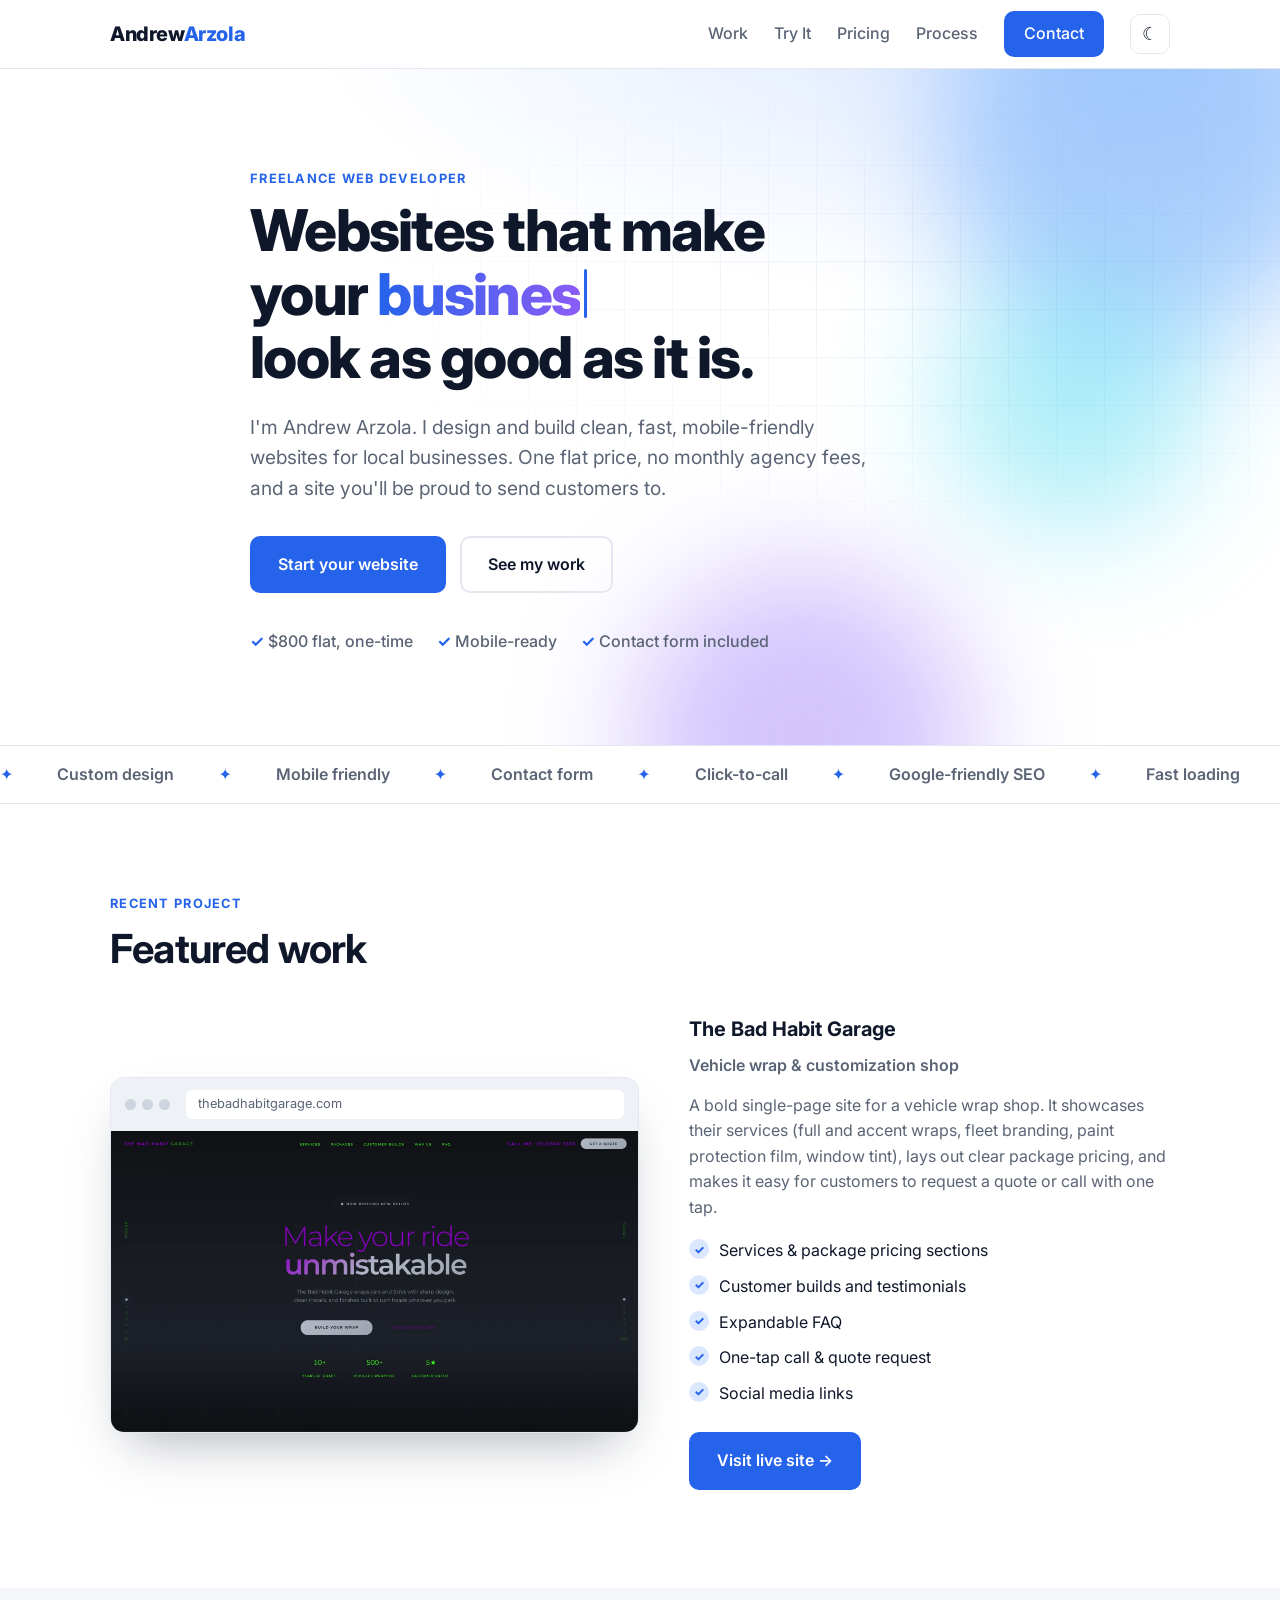
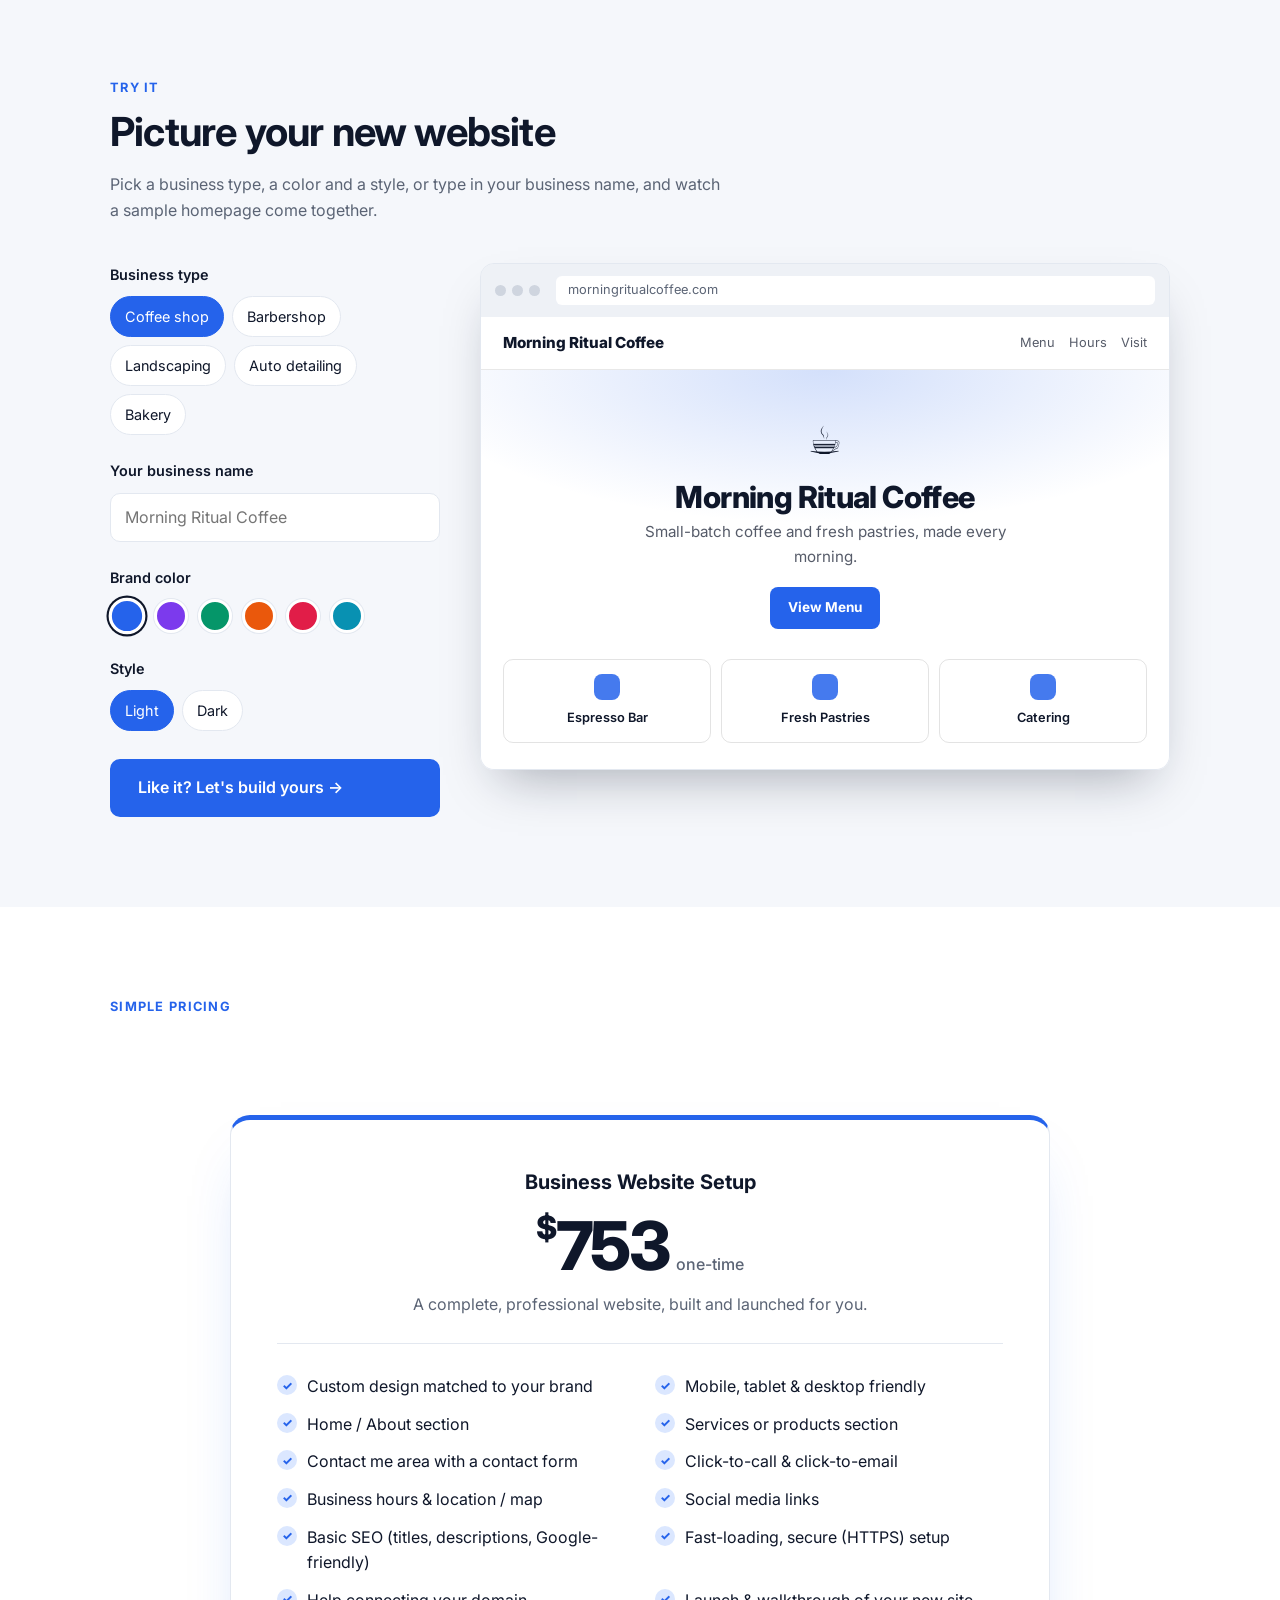
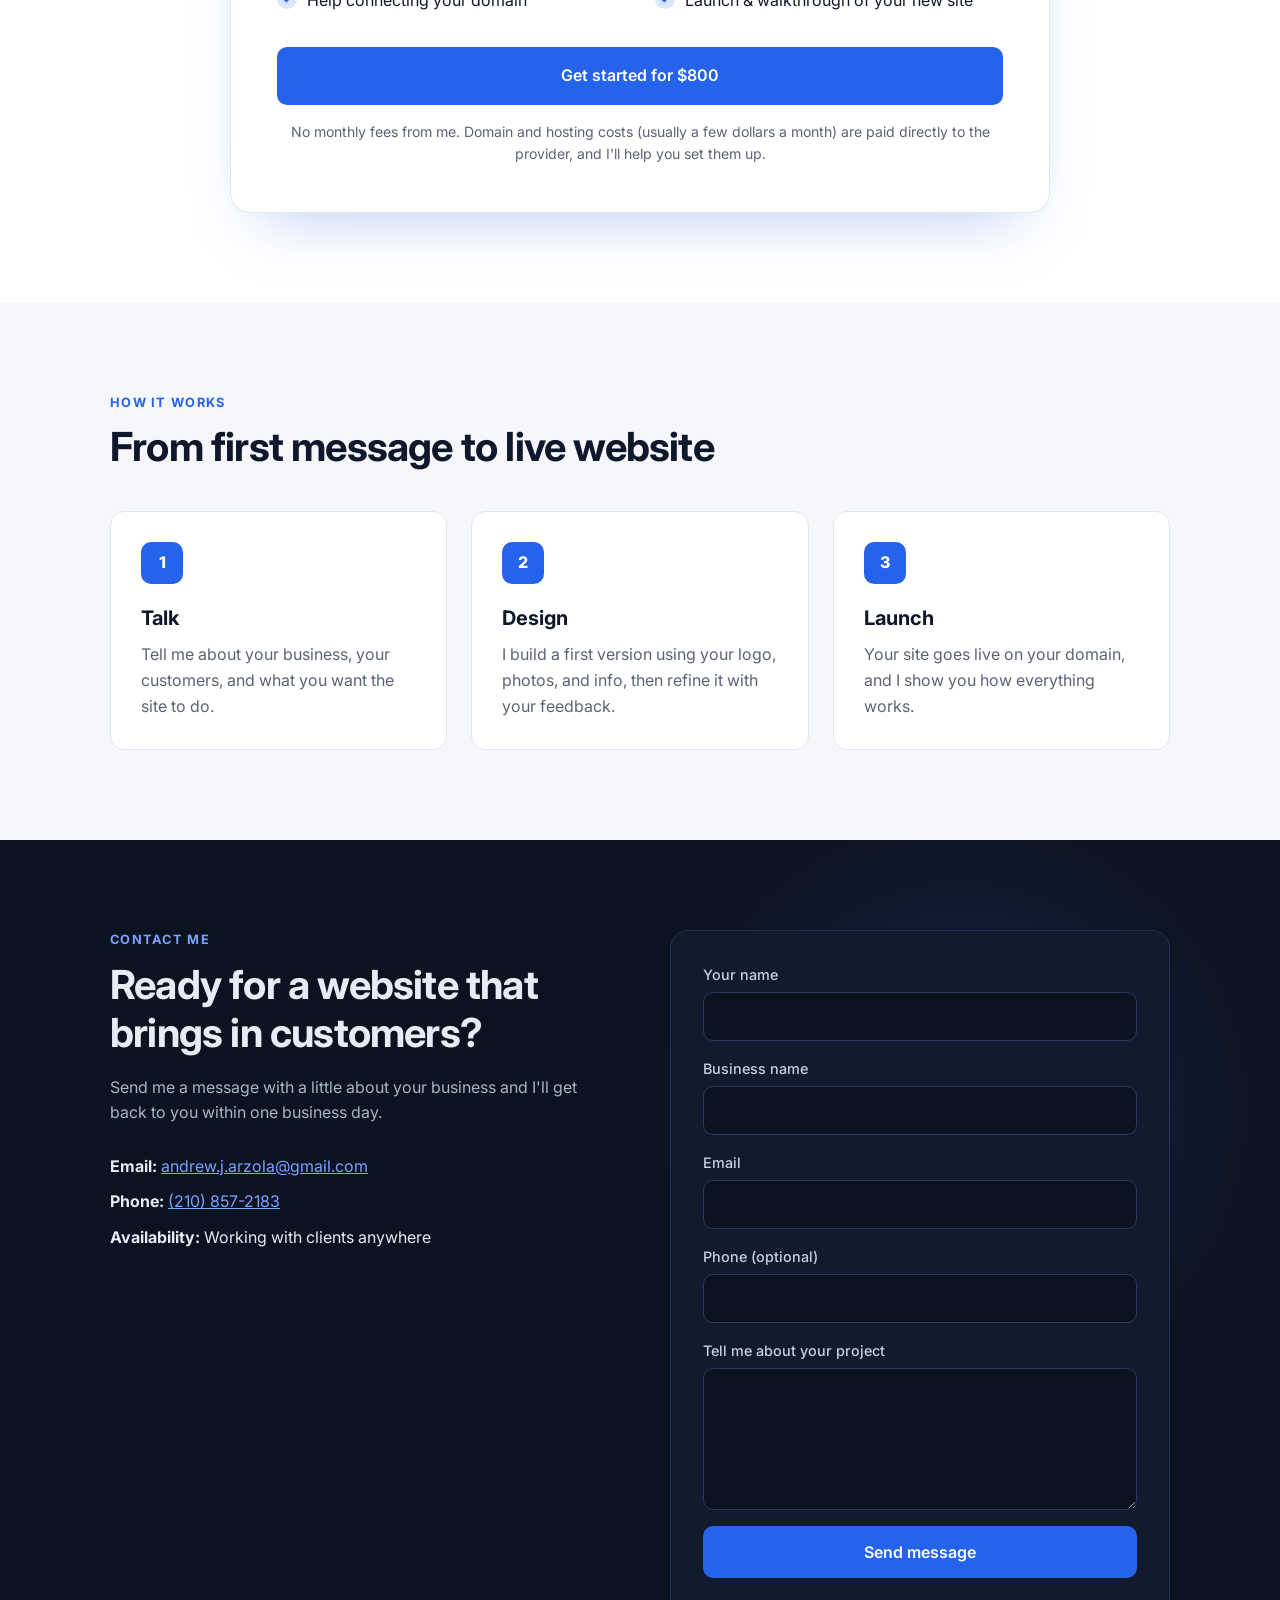
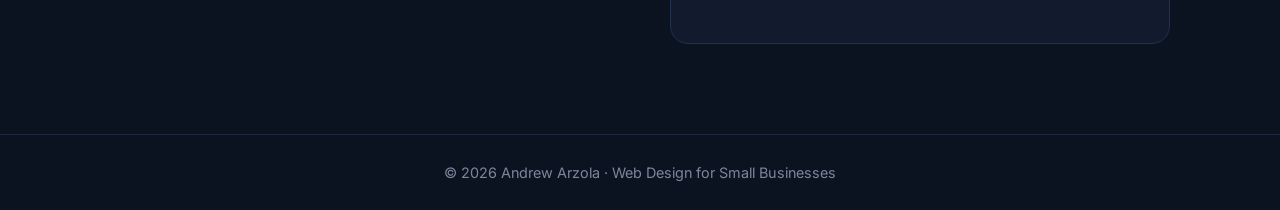
==== index.html @ b697bc7e "init" ====
<!doctype html>
<html lang="en">
<head>
  <meta charset="utf-8">
  <meta name="viewport" content="width=device-width, initial-scale=1">
  <title>Andrew Arzola | Websites for Small Businesses</title>
  <meta name="description" content="Andrew Arzola builds clean, fast, mobile-friendly websites for small businesses. Flat $800 one-time setup.">
  <script>
    // Apply saved theme (or the device's setting) before the page draws, so there's no flash.
    (function () {
      var t = null;
      try { t = localStorage.getItem("theme"); } catch (e) {}
      if (!t) t = window.matchMedia && matchMedia("(prefers-color-scheme: dark)").matches ? "dark" : "light";
      document.documentElement.setAttribute("data-theme", t);
      document.documentElement.classList.add("js");
    })();
  </script>
  <link rel="preconnect" href="https://fonts.googleapis.com">
  <link rel="preconnect" href="https://fonts.gstatic.com" crossorigin>
  <link href="https://fonts.googleapis.com/css2?family=Inter:wght@400;500;600;700;800&display=swap" rel="stylesheet">
  <style>
:root {
  --bg: #ffffff;
  --bg-alt: #f5f7fb;
  --ink: #0f172a;
  --muted: #5b6475;
  --line: #e3e8f0;
  --accent: #2563eb;
  --accent-dark: #1d4ed8;
  --dark: #0b1220;
  --radius: 14px;
  --surface: #ffffff;
  --nav-bg: rgba(255,255,255,.9);
  --glow: #dbe7ff;
  --chip: #dbe7ff;
  --bar: #eef1f6;
  --bar-url: #ffffff;
  --dot: #cfd5df;
  color-scheme: light;
}

/* Dark mode */
:root[data-theme="dark"] {
  --bg: #0b1120;
  --bg-alt: #111a2c;
  --ink: #e8edf7;
  --muted: #9aa6bc;
  --line: #24314b;
  --accent: #4f8bff;
  --accent-dark: #3b74ec;
  --dark: #060a14;
  --surface: #121b2e;
  --nav-bg: rgba(11,17,32,.85);
  --glow: #1a2c55;
  --chip: #1c2d52;
  --bar: #1a2335;
  --bar-url: #0e1626;
  --dot: #3a475f;
  color-scheme: dark;
}

/* Theme toggle */
.theme-toggle {
  width: 40px; height: 40px; border-radius: 10px;
  border: 1px solid var(--line); background: var(--surface); color: var(--ink);
  display: inline-flex; align-items: center; justify-content: center;
  cursor: pointer; font-size: 1.1rem; transition: background .2s, border-color .2s;
}
.theme-toggle:hover { border-color: var(--accent); }
.theme-toggle .icon-sun { display: none; }
:root[data-theme="dark"] .theme-toggle .icon-sun { display: inline; }
:root[data-theme="dark"] .theme-toggle .icon-moon { display: none; }
body, .nav, .price-card, .step, .project-preview { transition: background-color .25s, border-color .25s, color .25s; }

* { box-sizing: border-box; margin: 0; padding: 0; }
html { scroll-behavior: smooth; }
body {
  font-family: "Inter", system-ui, -apple-system, sans-serif;
  color: var(--ink);
  background: var(--bg);
  line-height: 1.6;
}
a { color: inherit; }
.container { width: 100%; max-width: 1100px; margin: 0 auto; padding: 0 20px; }

/* Buttons */
.btn {
  display: inline-block;
  background: var(--accent);
  color: #fff;
  text-decoration: none;
  font-weight: 600;
  padding: 14px 26px;
  border-radius: 10px;
  border: 2px solid var(--accent);
  cursor: pointer;
  font-size: 1rem;
  font-family: inherit;
  transition: background .2s, transform .2s;
}
.btn:hover { background: var(--accent-dark); border-color: var(--accent-dark); transform: translateY(-1px); }
.btn-ghost { background: transparent; color: var(--ink); border-color: var(--line); }
.btn-ghost:hover { background: var(--bg-alt); border-color: var(--line); }
.btn-small { padding: 8px 18px; color: #fff !important; }
.btn-block { display: block; width: 100%; text-align: center; }

/* Nav */
.nav {
  position: sticky; top: 0; z-index: 10;
  background: var(--nav-bg);
  backdrop-filter: blur(8px);
  border-bottom: 1px solid var(--line);
}
.nav-inner { display: flex; align-items: center; justify-content: space-between; height: 68px; }
.logo { font-weight: 800; font-size: 1.25rem; text-decoration: none; letter-spacing: -.02em; }
.logo span { color: var(--accent); }
.nav-links { display: flex; align-items: center; gap: 26px; }
.nav-links a { text-decoration: none; font-weight: 500; color: var(--muted); }
.nav-links a:hover { color: var(--ink); }

/* Typography */
.eyebrow {
  color: var(--accent);
  font-weight: 700;
  text-transform: uppercase;
  letter-spacing: .1em;
  font-size: .8rem;
  margin-bottom: 10px;
}
h1 { font-size: clamp(2.2rem, 5vw, 3.6rem); line-height: 1.1; letter-spacing: -.03em; font-weight: 800; }
h2 { font-size: clamp(1.7rem, 3.5vw, 2.5rem); line-height: 1.2; letter-spacing: -.02em; margin-bottom: 40px; }
h3 { font-size: 1.25rem; margin-bottom: 8px; }

/* Hero */
.hero {
  padding: 100px 0 90px;
  background: radial-gradient(1200px 500px at 80% -10%, var(--glow) 0%, transparent 60%), var(--bg);
}
.hero-inner { max-width: 820px; }
.lead { font-size: 1.2rem; color: var(--muted); margin: 22px 0 32px; max-width: 640px; }
.hero-cta { display: flex; gap: 14px; flex-wrap: wrap; }
.hero-points { list-style: none; display: flex; gap: 24px; flex-wrap: wrap; margin-top: 36px; color: var(--muted); font-weight: 500; }
.hero-points li::before { content: "✓ "; color: var(--accent); font-weight: 700; }

/* Sections */
.section { padding: 90px 0; }
.section-alt { background: var(--bg-alt); }
.section-dark { background: var(--dark); color: #e6ebf5; }
.section-dark .eyebrow { color: #7aa2ff; }

/* Project */
.project {
  display: grid;
  grid-template-columns: 1.1fr 1fr;
  gap: 50px;
  align-items: center;
}
.project-preview {
  display: block;
  text-decoration: none;
  border-radius: var(--radius);
  overflow: hidden;
  border: 1px solid var(--line);
  box-shadow: 0 25px 50px -20px rgba(15,23,42,.35);
  transition: transform .3s;
}
.project-preview:hover { transform: translateY(-4px); }
.browser-bar { display: flex; align-items: center; gap: 6px; background: var(--bar); padding: 12px 14px; }
.browser-bar span { width: 11px; height: 11px; border-radius: 50%; background: var(--dot); }
.browser-bar .url {
  flex: 1; margin-left: 10px; background: var(--bar-url); border-radius: 6px;
  padding: 4px 12px; font-size: .8rem; color: var(--muted);
}
.browser-shot { display: block; width: 100%; height: auto; background: #0e1116; }
.tag { color: var(--accent); font-weight: 600; margin-bottom: 14px; }
.project-info > p { color: var(--muted); }
.project-info .btn { margin-top: 26px; }

/* Check lists */
.checks { list-style: none; margin-top: 18px; display: grid; gap: 10px; }
.checks li { padding-left: 30px; position: relative; }
.checks li::before {
  content: "✓"; position: absolute; left: 0; top: 1px;
  width: 20px; height: 20px; border-radius: 50%;
  background: var(--chip); color: var(--accent);
  font-size: .75rem; font-weight: 800;
  display: flex; align-items: center; justify-content: center;
}
.two-col { grid-template-columns: 1fr 1fr; gap: 12px 30px; margin: 30px 0 34px; }

/* Pricing */
.price-card {
  max-width: 820px; margin: 0 auto;
  background: var(--surface); border: 1px solid var(--line);
  border-radius: 20px; padding: 46px;
  box-shadow: 0 30px 60px -30px rgba(37,99,235,.35);
  border-top: 5px solid var(--accent);
}
.price-head { text-align: center; padding-bottom: 26px; border-bottom: 1px solid var(--line); }
.price-head p { color: var(--muted); }
.price { font-size: 4.2rem; font-weight: 800; letter-spacing: -.04em; line-height: 1; margin: 14px 0 12px; }
.dollar { font-size: 2rem; vertical-align: top; margin-right: 2px; }
.once { font-size: 1rem; font-weight: 500; color: var(--muted); letter-spacing: 0; margin-left: 8px; }
.fine { text-align: center; color: var(--muted); font-size: .88rem; margin-top: 16px; }

/* Steps */
.steps { display: grid; grid-template-columns: repeat(3, 1fr); gap: 24px; }
.step { border: 1px solid var(--line); border-radius: var(--radius); padding: 30px; background: var(--surface); }
.step p { color: var(--muted); }
.num {
  width: 42px; height: 42px; border-radius: 10px;
  background: var(--accent); color: #fff; font-weight: 800;
  display: flex; align-items: center; justify-content: center;
  margin-bottom: 18px;
}

/* Contact */
.contact-inner { display: grid; grid-template-columns: 1fr 1fr; gap: 60px; align-items: start; }
.contact-copy h2 { margin-bottom: 18px; }
.contact-copy p { color: #aab4c8; }
.contact-list { list-style: none; margin-top: 28px; display: grid; gap: 10px; }
.contact-list a { color: #7aa2ff; }
.contact-form {
  background: #121b2e; border: 1px solid #22304d;
  border-radius: 18px; padding: 32px;
  display: grid; gap: 16px;
}
.contact-form label { display: grid; gap: 6px; font-size: .9rem; font-weight: 500; color: #c7cfdf; }
.contact-form input, .contact-form textarea {
  font: inherit; color: #fff;
  background: #0b1220; border: 1px solid #2a3a5c;
  border-radius: 10px; padding: 12px 14px;
}
.contact-form input:focus, .contact-form textarea:focus { outline: 2px solid var(--accent); border-color: transparent; }
.form-note { font-size: .9rem; color: #7aa2ff; min-height: 1.2em; }
.tryit-summary {
  display: grid; gap: 4px; padding: 12px 14px; border-radius: 10px;
  background: rgba(79,139,255,.1); border: 1px dashed #3b5a99;
  font-size: .88rem; color: #c7cfdf; animation: rise .4s ease both;
}
.tryit-summary[hidden] { display: none; }
.tryit-summary-title { font-weight: 600; color: #7aa2ff; }

/* Footer */
.footer { background: var(--dark); color: #7d879b; border-top: 1px solid #1c2740; padding: 26px 0; text-align: center; font-size: .9rem; }

/* Responsive */
@media (max-width: 860px) {
  .project, .contact-inner { grid-template-columns: 1fr; gap: 36px; }
  .steps { grid-template-columns: 1fr; }
  .two-col { grid-template-columns: 1fr; }
  .price-card { padding: 30px 22px; }
}
@media (max-width: 560px) {
  .nav-links a:not(.btn) { display: none; }
  .hero { padding: 70px 0 60px; }
  .section { padding: 70px 0; }
}

/* ===== Motion & interactivity ===== */

/* Scroll progress bar */
.scroll-progress {
  position: fixed; top: 0; left: 0; width: 100%; height: 3px; z-index: 50;
  transform-origin: 0 50%; transform: scaleX(0);
  background: linear-gradient(90deg, var(--accent), #8b5cf6, #06b6d4);
}

/* Nav: shadow on scroll + animated underline + active section */
.nav { transition: box-shadow .3s, background-color .25s; }
.nav.scrolled { box-shadow: 0 10px 30px -18px rgba(15,23,42,.45); }
.nav-links a:not(.btn) { position: relative; transition: color .2s; }
.nav-links a:not(.btn)::after {
  content: ""; position: absolute; left: 0; right: 0; bottom: -6px; height: 2px;
  background: var(--accent); border-radius: 2px;
  transform: scaleX(0); transition: transform .25s;
}
.nav-links a:not(.btn):hover::after, .nav-links a.active::after { transform: scaleX(1); }
.nav-links a.active { color: var(--ink); }
.theme-toggle span { display: inline-block; transition: transform .5s; }
.theme-toggle:hover span { transform: rotate(40deg); }

/* Hero: floating color blobs + grid */
.hero { position: relative; overflow: hidden; isolation: isolate; }
.hero-bg { position: absolute; inset: 0; z-index: -1; pointer-events: none; }
.blob { position: absolute; border-radius: 50%; filter: blur(60px); opacity: .5; animation: float 18s ease-in-out infinite; }
.blob.b1 { width: 420px; height: 420px; background: #60a5fa; top: -140px; right: -80px; }
.blob.b2 { width: 340px; height: 340px; background: #a78bfa; bottom: -160px; right: 24%; animation-duration: 22s; animation-delay: -6s; }
.blob.b3 { width: 260px; height: 260px; background: #22d3ee; top: 30%; right: 6%; animation-duration: 26s; animation-delay: -12s; opacity: .35; }
:root[data-theme="dark"] .blob { opacity: .28; }
.grid-bg {
  position: absolute; inset: 0; opacity: .55;
  background-image: linear-gradient(var(--line) 1px, transparent 1px), linear-gradient(90deg, var(--line) 1px, transparent 1px);
  background-size: 48px 48px;
  -webkit-mask-image: radial-gradient(ellipse 70% 60% at 75% 30%, #000 15%, transparent 75%);
          mask-image: radial-gradient(ellipse 70% 60% at 75% 30%, #000 15%, transparent 75%);
}
@keyframes float {
  0%, 100% { transform: translate(0, 0) scale(1); }
  33% { transform: translate(-40px, 30px) scale(1.08); }
  66% { transform: translate(30px, -20px) scale(.95); }
}

/* Hero entrance */
.hero-inner > * { animation: rise .8s cubic-bezier(.2,.7,.2,1) both; }
.hero-inner > *:nth-child(2) { animation-delay: .1s; }
.hero-inner > *:nth-child(3) { animation-delay: .2s; }
.hero-inner > *:nth-child(4) { animation-delay: .3s; }
.hero-inner > *:nth-child(5) { animation-delay: .4s; }
@keyframes rise { from { opacity: 0; transform: translateY(24px); } to { opacity: 1; transform: none; } }

/* Rotating headline word */
.rotate-line { display: block; min-height: 1.1em; }
.rotator {
  background: linear-gradient(90deg, var(--accent), #8b5cf6);
  -webkit-background-clip: text; background-clip: text; color: transparent;
}
.caret {
  display: inline-block; width: 3px; height: .85em; margin-left: 4px;
  background: var(--accent); vertical-align: -.06em; border-radius: 2px;
  animation: blink 1s steps(1) infinite;
}
@keyframes blink { 50% { opacity: 0; } }

/* Button shine + press */
.btn { position: relative; overflow: hidden; }
.btn::before {
  content: ""; position: absolute; top: 0; left: -75%; width: 50%; height: 100%;
  background: linear-gradient(120deg, transparent, rgba(255,255,255,.35), transparent);
  transform: skewX(-20deg); transition: left .6s; pointer-events: none;
}
.btn:hover::before { left: 125%; }
.btn-ghost::before { display: none; }
.btn:active { transform: translateY(0) scale(.98); }

/* Scrolling marquee */
.marquee { border-block: 1px solid var(--line); background: var(--surface); overflow: hidden; padding: 16px 0; }
.marquee-track { display: flex; width: max-content; animation: scroll-x 40s linear infinite; }
.marquee:hover .marquee-track { animation-play-state: paused; }
.marquee-group { display: flex; gap: 44px; padding-right: 44px; }
.marquee-group span { color: var(--muted); font-weight: 600; white-space: nowrap; }
.marquee-group span::before { content: "✦"; color: var(--accent); margin-right: 44px; }
@keyframes scroll-x { to { transform: translateX(-50%); } }

/* Scroll reveal (only hides content when JavaScript is running) */
.js .reveal {
  opacity: 0; transform: translateY(28px);
  transition: opacity .7s cubic-bezier(.2,.7,.2,1), transform .7s cubic-bezier(.2,.7,.2,1);
  transition-delay: var(--d, 0s);
}
.js .reveal.in { opacity: 1; transform: none; }
.js .stagger li { opacity: 0; transform: translateX(-10px); transition: opacity .4s, transform .4s; transition-delay: calc(var(--i, 0) * 60ms + .2s); }
.js .reveal.in .stagger li { opacity: 1; transform: none; }

/* Process steps */
.step { transition: transform .3s, border-color .3s, box-shadow .3s, background-color .25s; }
.step:hover { transform: translateY(-6px); border-color: var(--accent); box-shadow: 0 20px 40px -24px rgba(37,99,235,.5); }
.js .reveal.in .num { animation: pop .5s cubic-bezier(.3,1.6,.5,1) both; animation-delay: calc(var(--d, 0s) + .25s); }
@keyframes pop { from { transform: scale(0) rotate(-20deg); } to { transform: none; } }

/* 3D tilt on project preview */
.tilt-wrap { perspective: 1000px; }
.project-preview { position: relative; transform-style: preserve-3d; transition: transform .2s ease-out, box-shadow .3s; }
.project-preview:hover { box-shadow: 0 35px 60px -25px rgba(15,23,42,.5); }
.glare {
  position: absolute; inset: 0; pointer-events: none; opacity: 0; transition: opacity .3s;
  background: radial-gradient(circle at var(--gx, 50%) var(--gy, 50%), rgba(255,255,255,.22), transparent 55%);
}
.project-preview:hover .glare { opacity: 1; }

/* Contact spotlight that follows the mouse */
.section-dark { position: relative; overflow: hidden; }
.section-dark::before {
  content: ""; position: absolute; inset: 0; pointer-events: none;
  background: radial-gradient(520px circle at var(--mx, 75%) var(--my, 30%), rgba(79,139,255,.18), transparent 60%);
}
.section-dark > .container { position: relative; }
.contact-form input, .contact-form textarea { transition: border-color .2s, box-shadow .2s; }
.contact-form input:focus, .contact-form textarea:focus { box-shadow: 0 0 0 4px rgba(79,139,255,.2); }

/* Back to top */
.to-top {
  position: fixed; right: 20px; bottom: 20px; z-index: 40;
  width: 46px; height: 46px; border-radius: 50%; border: none;
  background: var(--accent); color: #fff; font-size: 1.2rem; cursor: pointer;
  box-shadow: 0 10px 25px -8px rgba(37,99,235,.6);
  opacity: 0; transform: translateY(16px); pointer-events: none;
  transition: opacity .3s, transform .3s;
}
.to-top.show { opacity: 1; transform: none; pointer-events: auto; }
.to-top:hover { transform: translateY(-3px); }

/* Try-it website builder */
.section-intro { color: var(--muted); max-width: 620px; margin: -24px 0 40px; }
.builder { display: grid; grid-template-columns: 330px 1fr; gap: 40px; align-items: start; }
.controls { display: grid; gap: 24px; }
.control-label { display: block; font-weight: 600; font-size: .9rem; margin-bottom: 10px; }
.chips { display: flex; flex-wrap: wrap; gap: 8px; }
.chip {
  font: inherit; font-size: .9rem; padding: 8px 14px; border-radius: 999px; cursor: pointer;
  border: 1px solid var(--line); background: var(--surface); color: var(--ink);
  transition: background .2s, border-color .2s, color .2s, transform .2s;
}
.chip:hover { border-color: var(--accent); transform: translateY(-1px); }
.chip[aria-pressed="true"] { background: var(--accent); border-color: var(--accent); color: #fff; }
.swatches { display: flex; flex-wrap: wrap; gap: 10px; }
.swatch {
  width: 34px; height: 34px; border-radius: 50%; cursor: pointer;
  border: 3px solid var(--surface); box-shadow: 0 0 0 1px var(--line);
  transition: transform .2s, box-shadow .2s;
}
.swatch:hover { transform: scale(1.12); }
.swatch[aria-pressed="true"] { box-shadow: 0 0 0 2px var(--ink); transform: scale(1.08); }
.text-input {
  width: 100%; font: inherit; padding: 11px 14px; border-radius: 10px;
  border: 1px solid var(--line); background: var(--surface); color: var(--ink);
}
.text-input:focus { outline: 2px solid var(--accent); border-color: transparent; }
.builder-cta { margin-top: 4px; }

.mock { border-radius: var(--radius); overflow: hidden; border: 1px solid var(--line); box-shadow: 0 25px 50px -20px rgba(15,23,42,.35); }
.mock-site { --c: #2563eb; background: #ffffff; color: #0f172a; transition: background-color .4s, color .4s; }
.mock-site.dark { background: #0f1420; color: #e8edf7; }
.mock-nav { display: flex; justify-content: space-between; align-items: center; gap: 12px; padding: 14px 22px; border-bottom: 1px solid rgba(127,127,127,.18); font-size: .8rem; }
.mock-logo { font-weight: 800; font-size: .95rem; white-space: nowrap; overflow: hidden; text-overflow: ellipsis; }
.mock-links { display: flex; gap: 14px; opacity: .7; white-space: nowrap; }
.mock-hero {
  padding: 40px 22px 30px; text-align: center;
  background: radial-gradient(600px 220px at 50% 0%, color-mix(in srgb, var(--c) 20%, transparent), transparent 70%);
}
.mock-icon { font-size: 2.4rem; display: inline-block; animation: bob 3s ease-in-out infinite; }
@keyframes bob { 50% { transform: translateY(-6px); } }
.mock-name { font-size: clamp(1.3rem, 3vw, 1.9rem); font-weight: 800; letter-spacing: -.02em; line-height: 1.15; margin: 8px 0 6px; overflow-wrap: anywhere; }
.mock-tag { opacity: .7; font-size: .95rem; max-width: 420px; margin: 0 auto 18px; }
.mock-cta { display: inline-block; background: var(--c); color: #fff; font-weight: 700; font-size: .85rem; padding: 10px 18px; border-radius: 8px; transition: background-color .4s; }
.mock-services { display: grid; grid-template-columns: repeat(3, 1fr); gap: 10px; padding: 0 22px 26px; }
.mock-card { border: 1px solid rgba(127,127,127,.22); border-radius: 10px; padding: 14px 8px; text-align: center; font-size: .8rem; font-weight: 600; }
.mock-card::before { content: ""; display: block; width: 26px; height: 26px; margin: 0 auto 8px; border-radius: 8px; background: var(--c); opacity: .85; transition: background-color .4s; }
.swap { animation: swap .45s ease both; }
@keyframes swap { from { opacity: 0; transform: translateY(8px); } to { opacity: 1; transform: none; } }

@media (max-width: 860px) {
  .builder { grid-template-columns: 1fr; }
}
@media (max-width: 560px) {
  .mock-links { display: none; }
  .mock-services { grid-template-columns: 1fr; }
}

/* Respect visitors who turn off animations */
@media (prefers-reduced-motion: reduce) {
  *, *::before, *::after { animation-duration: .001ms !important; animation-iteration-count: 1 !important; transition-duration: .001ms !important; transition-delay: 0s !important; }
  html { scroll-behavior: auto; }
  .marquee-track { animation: none !important; }
  .caret { display: none; }
}

  </style>
</head>
<body>
  <div class="scroll-progress" id="progress" aria-hidden="true"></div>

  <header class="nav">
    <div class="container nav-inner">
      <a href="#top" class="logo">Andrew<span>Arzola</span></a>
      <nav class="nav-links">
        <a href="#work">Work</a>
        <a href="#demo">Try It</a>
        <a href="#pricing">Pricing</a>
        <a href="#process">Process</a>
        <a href="#contact" class="btn btn-small">Contact</a>
        <button type="button" class="theme-toggle" id="theme-toggle" aria-label="Switch to dark mode" title="Toggle dark mode">
          <span class="icon-moon" aria-hidden="true">&#9790;</span><span class="icon-sun" aria-hidden="true">&#9728;</span>
        </button>
      </nav>
    </div>
  </header>

  <main id="top">
    <!-- HERO -->
    <section class="hero">
      <div class="hero-bg" aria-hidden="true">
        <div class="grid-bg"></div>
        <div class="blob b1"></div>
        <div class="blob b2"></div>
        <div class="blob b3"></div>
      </div>
      <div class="container hero-inner">
        <p class="eyebrow">Freelance Web Developer</p>
        <h1 aria-label="Websites that make your business look as good as it is.">
          <span aria-hidden="true">Websites that make
          <span class="rotate-line">your <span class="rotator" id="rotator">business</span><span class="caret"></span></span>
          look as good as it is.</span>
        </h1>
        <p class="lead">I'm Andrew Arzola. I design and build clean, fast, mobile-friendly websites for local businesses. One flat price, no monthly agency fees, and a site you'll be proud to send customers to.</p>
        <div class="hero-cta">
          <a href="#contact" class="btn">Start your website</a>
          <a href="#work" class="btn btn-ghost">See my work</a>
        </div>
        <ul class="hero-points">
          <li>$800 flat, one-time</li>
          <li>Mobile-ready</li>
          <li>Contact form included</li>
        </ul>
      </div>
    </section>

    <!-- MARQUEE -->
    <div class="marquee" aria-label="What's included in every website">
      <div class="marquee-track">
        <div class="marquee-group">
          <span>Custom design</span><span>Mobile friendly</span><span>Contact form</span><span>Click-to-call</span>
          <span>Google-friendly SEO</span><span>Fast loading</span><span>Secure HTTPS</span><span>Social links</span>
          <span>Hours &amp; map</span><span>Domain setup</span>
        </div>
        <div class="marquee-group" aria-hidden="true">
          <span>Custom design</span><span>Mobile friendly</span><span>Contact form</span><span>Click-to-call</span>
          <span>Google-friendly SEO</span><span>Fast loading</span><span>Secure HTTPS</span><span>Social links</span>
          <span>Hours &amp; map</span><span>Domain setup</span>
        </div>
      </div>
    </div>

    <!-- WORK -->
    <section id="work" class="section">
      <div class="container">
        <p class="eyebrow reveal">Recent Project</p>
        <h2 class="reveal" style="--d:.05s">Featured work</h2>

        <article class="project">
          <div class="tilt-wrap reveal">
          <a class="project-preview" data-tilt href="https://thebadhabitgarage.com" target="_blank" rel="noopener">
            <span class="glare" aria-hidden="true"></span>
            <div class="browser-bar">
              <span></span><span></span><span></span>
              <div class="url">thebadhabitgarage.com</div>
            </div>
            <img class="browser-shot" src="images/bad-habit-garage.webp" width="2000" height="1144" loading="lazy"
                 alt="Homepage of The Bad Habit Garage website: dark design with purple and green accents and the headline 'Make your ride unmistakable'">
          </a>
          </div>
          <div class="project-info reveal" style="--d:.15s">
            <h3>The Bad Habit Garage</h3>
            <p class="tag">Vehicle wrap &amp; customization shop</p>
            <p>A bold single-page site for a vehicle wrap shop. It showcases their services (full and accent wraps, fleet branding, paint protection film, window tint), lays out clear package pricing, and makes it easy for customers to request a quote or call with one tap.</p>
            <ul class="checks stagger">
              <li>Services &amp; package pricing sections</li>
              <li>Customer builds and testimonials</li>
              <li>Expandable FAQ</li>
              <li>One-tap call &amp; quote request</li>
              <li>Social media links</li>
            </ul>
            <a href="https://thebadhabitgarage.com" target="_blank" rel="noopener" class="btn">Visit live site &rarr;</a>
          </div>
        </article>
      </div>
    </section>

    <!-- TRY IT -->
    <section id="demo" class="section section-alt">
      <div class="container">
        <p class="eyebrow reveal">Try It</p>
        <h2 class="reveal" style="--d:.05s">Picture your new website</h2>
        <p class="section-intro reveal" style="--d:.1s">Pick a business type, a color and a style, or type in your business name, and watch a sample homepage come together.</p>

        <div class="builder">
          <div class="controls reveal" style="--d:.1s">
            <div>
              <span class="control-label" id="type-label">Business type</span>
              <div class="chips" role="group" aria-labelledby="type-label" id="type-chips">
                <button type="button" class="chip" data-type="coffee" aria-pressed="true">Coffee shop</button>
                <button type="button" class="chip" data-type="barber" aria-pressed="false">Barbershop</button>
                <button type="button" class="chip" data-type="landscaping" aria-pressed="false">Landscaping</button>
                <button type="button" class="chip" data-type="auto" aria-pressed="false">Auto detailing</button>
                <button type="button" class="chip" data-type="bakery" aria-pressed="false">Bakery</button>
              </div>
            </div>
            <div>
              <label class="control-label" for="name-input">Your business name</label>
              <input class="text-input" id="name-input" type="text" maxlength="40" placeholder="Morning Ritual Coffee" autocomplete="off">
            </div>
            <div>
              <span class="control-label" id="color-label">Brand color</span>
              <div class="swatches" role="group" aria-labelledby="color-label" id="swatches">
                <button type="button" class="swatch" data-color="#2563eb" aria-label="Blue" aria-pressed="true" style="background:#2563eb"></button>
                <button type="button" class="swatch" data-color="#7c3aed" aria-label="Purple" aria-pressed="false" style="background:#7c3aed"></button>
                <button type="button" class="swatch" data-color="#059669" aria-label="Green" aria-pressed="false" style="background:#059669"></button>
                <button type="button" class="swatch" data-color="#ea580c" aria-label="Orange" aria-pressed="false" style="background:#ea580c"></button>
                <button type="button" class="swatch" data-color="#e11d48" aria-label="Red" aria-pressed="false" style="background:#e11d48"></button>
                <button type="button" class="swatch" data-color="#0891b2" aria-label="Teal" aria-pressed="false" style="background:#0891b2"></button>
              </div>
            </div>
            <div>
              <span class="control-label" id="style-label">Style</span>
              <div class="chips" role="group" aria-labelledby="style-label" id="style-chips">
                <button type="button" class="chip" data-style="light" aria-pressed="true">Light</button>
                <button type="button" class="chip" data-style="dark" aria-pressed="false">Dark</button>
              </div>
            </div>
            <a href="#contact" class="btn builder-cta">Like it? Let's build yours &rarr;</a>
          </div>

          <div class="mock reveal" style="--d:.2s" aria-live="polite">
            <div class="browser-bar">
              <span></span><span></span><span></span>
              <div class="url" id="mock-url">morningritualcoffee.com</div>
            </div>
            <div class="mock-site" id="mock-site">
              <div class="mock-nav">
                <span class="mock-logo" id="mock-logo">Morning Ritual Coffee</span>
                <span class="mock-links" id="mock-links"><span>Menu</span><span>Hours</span><span>Visit</span></span>
              </div>
              <div class="mock-hero" id="mock-hero">
                <div class="mock-icon" id="mock-icon" aria-hidden="true">☕</div>
                <div class="mock-name" id="mock-name">Morning Ritual Coffee</div>
                <p class="mock-tag" id="mock-tag">Small-batch coffee and fresh pastries, made every morning.</p>
                <span class="mock-cta" id="mock-cta">View Menu</span>
              </div>
              <div class="mock-services" id="mock-services">
                <div class="mock-card">Espresso Bar</div>
                <div class="mock-card">Fresh Pastries</div>
                <div class="mock-card">Catering</div>
              </div>
            </div>
          </div>
        </div>
      </div>
    </section>

    <!-- PRICING -->
    <section id="pricing" class="section">
      <div class="container">
        <p class="eyebrow reveal">Simple Pricing</p>
        <h2 class="reveal" style="--d:.05s">One price. Everything your business needs.</h2>

        <div class="price-card reveal" style="--d:.1s">
          <div class="price-head">
            <h3>Business Website Setup</h3>
            <div class="price"><span class="dollar">$</span><span data-count="800">800</span><span class="once">one-time</span></div>
            <p>A complete, professional website, built and launched for you.</p>
          </div>
          <ul class="checks two-col stagger">
            <li>Custom design matched to your brand</li>
            <li>Mobile, tablet &amp; desktop friendly</li>
            <li>Home / About section</li>
            <li>Services or products section</li>
            <li>Contact me area with a contact form</li>
            <li>Click-to-call &amp; click-to-email</li>
            <li>Business hours &amp; location / map</li>
            <li>Social media links</li>
            <li>Basic SEO (titles, descriptions, Google-friendly)</li>
            <li>Fast-loading, secure (HTTPS) setup</li>
            <li>Help connecting your domain</li>
            <li>Launch &amp; walkthrough of your new site</li>
          </ul>
          <a href="#contact" class="btn btn-block">Get started for $800</a>
          <p class="fine">No monthly fees from me. Domain and hosting costs (usually a few dollars a month) are paid directly to the provider, and I'll help you set them up.</p>
        </div>
      </div>
    </section>

    <!-- PROCESS -->
    <section id="process" class="section section-alt">
      <div class="container">
        <p class="eyebrow reveal">How It Works</p>
        <h2 class="reveal" style="--d:.05s">From first message to live website</h2>
        <div class="steps">
          <div class="step reveal" style="--d:.1s">
            <div class="num">1</div>
            <h3>Talk</h3>
            <p>Tell me about your business, your customers, and what you want the site to do.</p>
          </div>
          <div class="step reveal" style="--d:.25s">
            <div class="num">2</div>
            <h3>Design</h3>
            <p>I build a first version using your logo, photos, and info, then refine it with your feedback.</p>
          </div>
          <div class="step reveal" style="--d:.4s">
            <div class="num">3</div>
            <h3>Launch</h3>
            <p>Your site goes live on your domain, and I show you how everything works.</p>
          </div>
        </div>
      </div>
    </section>

    <!-- CONTACT -->
    <section id="contact" class="section section-dark">
      <div class="container contact-inner">
        <div class="contact-copy reveal">
          <p class="eyebrow">Contact Me</p>
          <h2>Ready for a website that brings in customers?</h2>
          <p>Send me a message with a little about your business and I'll get back to you within one business day.</p>
          <ul class="contact-list">
            <li><strong>Email:</strong> <a href="mailto:andrew.j.arzola@gmail.com">andrew.j.arzola@gmail.com</a></li>
            <li><strong>Phone:</strong> <a href="tel:+12108572183">(210) 857-2183</a></li>
            <li><strong>Availability:</strong> Working with clients anywhere</li>
          </ul>
        </div>

        <form id="contact-form" class="contact-form reveal" style="--d:.15s" action="https://formspree.io/f/mwllgoel" method="POST">
          <input type="hidden" name="_subject" value="New website inquiry">
          <input type="text" name="_gotcha" style="display:none" tabindex="-1" autocomplete="off">
          <label>Your name
            <input type="text" name="name" required>
          </label>
          <label>Business name
            <input type="text" name="business">
          </label>
          <label>Email
            <input type="email" name="email" required>
          </label>
          <label>Phone (optional)
            <input type="tel" name="phone">
          </label>
          <label>Tell me about your project
            <textarea name="message" rows="5" required></textarea>
          </label>
          <!-- Filled in from the "Try It" section once the visitor uses it (disabled fields are not sent). -->
          <input type="hidden" name="Try It: Business type" id="tryit-type" disabled>
          <input type="hidden" name="Try It: Business name" id="tryit-name" disabled>
          <input type="hidden" name="Try It: Brand color" id="tryit-color" disabled>
          <input type="hidden" name="Try It: Style" id="tryit-style" disabled>
          <div class="tryit-summary" id="tryit-summary" hidden>
            <span class="tryit-summary-title">&#10003; Your "Try It" design will be included</span>
            <span id="tryit-summary-text"></span>
          </div>
          <button type="submit" class="btn btn-block">Send message</button>
          <p class="form-note" id="form-note"></p>
        </form>
      </div>
    </section>
  </main>

  <footer class="footer">
    <div class="container">
      <p>&copy; <span id="year"></span> Andrew Arzola &middot; Web Design for Small Businesses</p>
    </div>
  </footer>

  <button type="button" class="to-top" id="to-top" aria-label="Back to top">&uarr;</button>

  <script>
    // ===== Settings =====
    const MY_EMAIL = "andrew.j.arzola@gmail.com";
    // Paste your Formspree form ID here (the part after /f/ in your form's endpoint, e.g. "xyzabcde").
    const FORMSPREE_ID = "mwllgoel";

    document.getElementById("year").textContent = new Date().getFullYear();

    // Dark mode toggle
    const themeBtn = document.getElementById("theme-toggle");
    function syncThemeLabel() {
      const dark = document.documentElement.getAttribute("data-theme") === "dark";
      themeBtn.setAttribute("aria-label", dark ? "Switch to light mode" : "Switch to dark mode");
    }
    syncThemeLabel();
    themeBtn.addEventListener("click", function () {
      const next = document.documentElement.getAttribute("data-theme") === "dark" ? "light" : "dark";
      document.documentElement.setAttribute("data-theme", next);
      try { localStorage.setItem("theme", next); } catch (e) {}
      syncThemeLabel();
    });

    // ===== Motion & interactivity =====
    const reduceMotion = window.matchMedia && matchMedia("(prefers-reduced-motion: reduce)").matches;
    const finePointer = window.matchMedia && matchMedia("(hover: hover) and (pointer: fine)").matches;

    // Typing headline: "your business" -> "your coffee shop" -> ...
    (function () {
      const el = document.getElementById("rotator");
      const words = ["business", "coffee shop", "barbershop", "auto shop", "bakery", "salon", "restaurant", "gym"];
      if (reduceMotion || !el) return;
      let w = 0, i = words[0].length, deleting = true;
      function tick() {
        if (deleting) {
          i--;
          el.textContent = words[w].slice(0, i);
          if (i === 0) { deleting = false; w = (w + 1) % words.length; }
          setTimeout(tick, 45);
        } else {
          i++;
          el.textContent = words[w].slice(0, i);
          if (i === words[w].length) { deleting = true; setTimeout(tick, 1800); }
          else setTimeout(tick, 85);
        }
      }
      setTimeout(tick, 2200);
    })();

    // Scroll progress bar, nav shadow, active nav link, back-to-top
    (function () {
      const progress = document.getElementById("progress");
      const nav = document.querySelector(".nav");
      const toTop = document.getElementById("to-top");
      const links = [...document.querySelectorAll('.nav-links a[href^="#"]:not(.btn)')];
      const targets = links.map(a => document.querySelector(a.getAttribute("href")));
      let ticking = false;
      function update() {
        const y = window.scrollY;
        const max = document.documentElement.scrollHeight - innerHeight;
        progress.style.transform = "scaleX(" + (max > 0 ? Math.min(y / max, 1) : 0) + ")";
        nav.classList.toggle("scrolled", y > 10);
        toTop.classList.toggle("show", y > 600);
        let current = null;
        targets.forEach((t, idx) => { if (t && t.getBoundingClientRect().top < innerHeight * 0.4) current = links[idx]; });
        links.forEach(a => a.classList.toggle("active", a === current));
        ticking = false;
      }
      addEventListener("scroll", () => { if (!ticking) { ticking = true; requestAnimationFrame(update); } }, { passive: true });
      addEventListener("resize", update);
      update();
      toTop.addEventListener("click", () => scrollTo({ top: 0, behavior: reduceMotion ? "auto" : "smooth" }));
    })();

    // Reveal on scroll + count-up numbers
    (function () {
      document.querySelectorAll(".stagger").forEach(ul => [...ul.children].forEach((li, i) => li.style.setProperty("--i", i)));
      const items = document.querySelectorAll(".reveal");
      const counters = document.querySelectorAll("[data-count]");

      function countUp(root) {
        root.querySelectorAll("[data-count]").forEach(el => {
          const end = +el.dataset.count, start = performance.now(), dur = 1400;
          (function frame(now) {
            const p = Math.min((now - start) / dur, 1);
            el.textContent = Math.round(end * (1 - Math.pow(1 - p, 3)));
            if (p < 1) requestAnimationFrame(frame);
          })(start);
        });
      }

      if (reduceMotion || !("IntersectionObserver" in window)) {
        items.forEach(el => el.classList.add("in"));
        return;
      }
      counters.forEach(el => { el.textContent = "0"; });
      const io = new IntersectionObserver(entries => {
        entries.forEach(entry => {
          if (!entry.isIntersecting) return;
          entry.target.classList.add("in");
          countUp(entry.target);
          io.unobserve(entry.target);
        });
      }, { threshold: 0.15, rootMargin: "0px 0px -40px 0px" });
      items.forEach(el => io.observe(el));
    })();

    // 3D tilt on the project screenshot + spotlight in the contact section
    if (finePointer && !reduceMotion) {
      document.querySelectorAll("[data-tilt]").forEach(card => {
        card.addEventListener("mousemove", e => {
          const r = card.getBoundingClientRect();
          const px = (e.clientX - r.left) / r.width, py = (e.clientY - r.top) / r.height;
          card.style.transform = "rotateY(" + ((px - .5) * 10) + "deg) rotateX(" + ((.5 - py) * 8) + "deg) translateY(-4px)";
          card.style.setProperty("--gx", px * 100 + "%");
          card.style.setProperty("--gy", py * 100 + "%");
        });
        card.addEventListener("mouseleave", () => { card.style.transform = ""; });
      });
      const contact = document.getElementById("contact");
      contact.addEventListener("mousemove", e => {
        const r = contact.getBoundingClientRect();
        contact.style.setProperty("--mx", (e.clientX - r.left) + "px");
        contact.style.setProperty("--my", (e.clientY - r.top) + "px");
      });
    }

    // "Try it" website builder
    (function () {
      const presets = {
        coffee:      { name: "Morning Ritual Coffee",  tag: "Small-batch coffee and fresh pastries, made every morning.", cta: "View Menu",        icon: "☕", links: ["Menu", "Hours", "Visit"],        services: ["Espresso Bar", "Fresh Pastries", "Catering"] },
        barber:      { name: "Sharp Line Barbers",     tag: "Classic cuts and hot-towel shaves. Walk-ins welcome.",       cta: "Book a Cut",       icon: "💈", links: ["Services", "Barbers", "Book"],   services: ["Haircuts", "Beard Trims", "Hot Shaves"] },
        landscaping: { name: "Green Edge Landscaping", tag: "Lawns, gardens and outdoor spaces, done right.",             cta: "Get a Free Quote", icon: "🌿", links: ["Services", "Projects", "Quote"], services: ["Lawn Care", "Garden Design", "Hardscaping"] },
        auto:        { name: "Precision Auto Detail",  tag: "A showroom shine, inside and out.",                          cta: "Book a Detail",    icon: "🚗", links: ["Packages", "Gallery", "Book"],   services: ["Interior Detail", "Ceramic Coating", "Paint Correction"] },
        bakery:      { name: "Golden Crumb Bakery",    tag: "Fresh bread, cakes and treats, baked from scratch.",         cta: "Order Online",     icon: "🥐", links: ["Menu", "Custom Cakes", "Order"], services: ["Daily Bread", "Custom Cakes", "Wholesale"] }
      };
      const state = { type: "coffee", color: "#2563eb", style: "light" };
      const $ = id => document.getElementById(id);
      const site = $("mock-site"), nameInput = $("name-input");

      function pick(group, attr, value) {
        group.querySelectorAll("button").forEach(b => b.setAttribute("aria-pressed", String(b.dataset[attr] === value)));
      }
      function replay(el) {
        if (reduceMotion) return;
        el.classList.remove("swap"); void el.offsetWidth; el.classList.add("swap");
      }
      function render(animate) {
        const p = presets[state.type];
        const name = nameInput.value.trim() || p.name;
        nameInput.placeholder = p.name;
        $("mock-name").textContent = name;
        $("mock-logo").textContent = name;
        $("mock-url").textContent = (name.toLowerCase().replace(/[^a-z0-9]/g, "") || "yourbusiness") + ".com";
        $("mock-tag").textContent = p.tag;
        $("mock-cta").textContent = p.cta;
        $("mock-icon").textContent = p.icon;
        const links = $("mock-links"); links.replaceChildren();
        p.links.forEach(t => { const s = document.createElement("span"); s.textContent = t; links.appendChild(s); });
        const svc = $("mock-services"); svc.replaceChildren();
        p.services.forEach(t => { const d = document.createElement("div"); d.className = "mock-card"; d.textContent = t; svc.appendChild(d); });
        site.style.setProperty("--c", state.color);
        site.classList.toggle("dark", state.style === "dark");
        if (animate) { replay($("mock-hero")); replay(svc); }
      }

      // Copy the visitor's Try It choices into hidden contact-form fields so they arrive in the email.
      function syncForm() {
        const typeText = $("type-chips").querySelector('[aria-pressed="true"]').textContent;
        const colorBtn = $("swatches").querySelector('[aria-pressed="true"]');
        const colorText = colorBtn.getAttribute("aria-label") + " (" + state.color + ")";
        const styleText = state.style === "dark" ? "Dark" : "Light";
        const nameText = nameInput.value.trim() || "(not entered)";
        const fields = { "tryit-type": typeText, "tryit-name": nameText, "tryit-color": colorText, "tryit-style": styleText };
        Object.entries(fields).forEach(([id, val]) => { $(id).value = val; $(id).disabled = false; });
        $("tryit-summary-text").textContent =
          typeText + " · " + colorBtn.getAttribute("aria-label") + " · " + styleText +
          (nameInput.value.trim() ? " · “" + nameInput.value.trim() + "”" : "");
        $("tryit-summary").hidden = false;
      }

      $("type-chips").addEventListener("click", e => {
        const b = e.target.closest("button"); if (!b) return;
        state.type = b.dataset.type; pick($("type-chips"), "type", state.type); render(true); syncForm();
      });
      $("swatches").addEventListener("click", e => {
        const b = e.target.closest("button"); if (!b) return;
        state.color = b.dataset.color; pick($("swatches"), "color", state.color); render(false); syncForm();
      });
      $("style-chips").addEventListener("click", e => {
        const b = e.target.closest("button"); if (!b) return;
        state.style = b.dataset.style; pick($("style-chips"), "style", state.style); render(false); syncForm();
      });
      nameInput.addEventListener("input", () => { render(false); syncForm(); });
      render(false);
    })();

    const form = document.getElementById("contact-form");
    const note = document.getElementById("form-note");
    const submitBtn = form.querySelector("button[type=submit]");
    const formspreeReady = FORMSPREE_ID && FORMSPREE_ID !== "YOUR_FORM_ID";

    form.addEventListener("submit", async function (e) {
      e.preventDefault();
      const f = e.target;
      f._subject.value = "Website inquiry from " + f.name.value + (f.business.value ? " (" + f.business.value + ")" : "");

      // Fallback until Formspree is set up: open the visitor's email app.
      if (!formspreeReady) {
        const body =
          "Name: " + f.name.value + "\n" +
          "Business: " + f.business.value + "\n" +
          "Email: " + f.email.value + "\n" +
          "Phone: " + f.phone.value + "\n\n" +
          f.message.value +
          [...f.querySelectorAll('input[id^="tryit-"]:not(:disabled)')].map(i => "\n" + i.name + " " + i.value).join("");
        window.location.href = "mailto:" + MY_EMAIL +
          "?subject=" + encodeURIComponent(f._subject.value) +
          "&body=" + encodeURIComponent(body);
        note.textContent = "Opening your email app. Just hit send!";
        return;
      }

      // Send straight to your inbox through Formspree.
      submitBtn.disabled = true;
      submitBtn.textContent = "Sending...";
      note.textContent = "";
      try {
        const res = await fetch("https://formspree.io/f/" + FORMSPREE_ID, {
          method: "POST",
          body: new FormData(f),
          headers: { "Accept": "application/json" }
        });
        if (res.ok) {
          f.reset();
          note.textContent = "Thanks! Your message was sent. I'll get back to you within one business day.";
        } else {
          note.textContent = "Something went wrong. Please email me at " + MY_EMAIL + " or call (210) 857-2183.";
        }
      } catch (err) {
        note.textContent = "Couldn't send right now. Please email me at " + MY_EMAIL + " or call (210) 857-2183.";
      } finally {
        submitBtn.disabled = false;
        submitBtn.textContent = "Send message";
      }
    });
  </script>
</body>
</html>
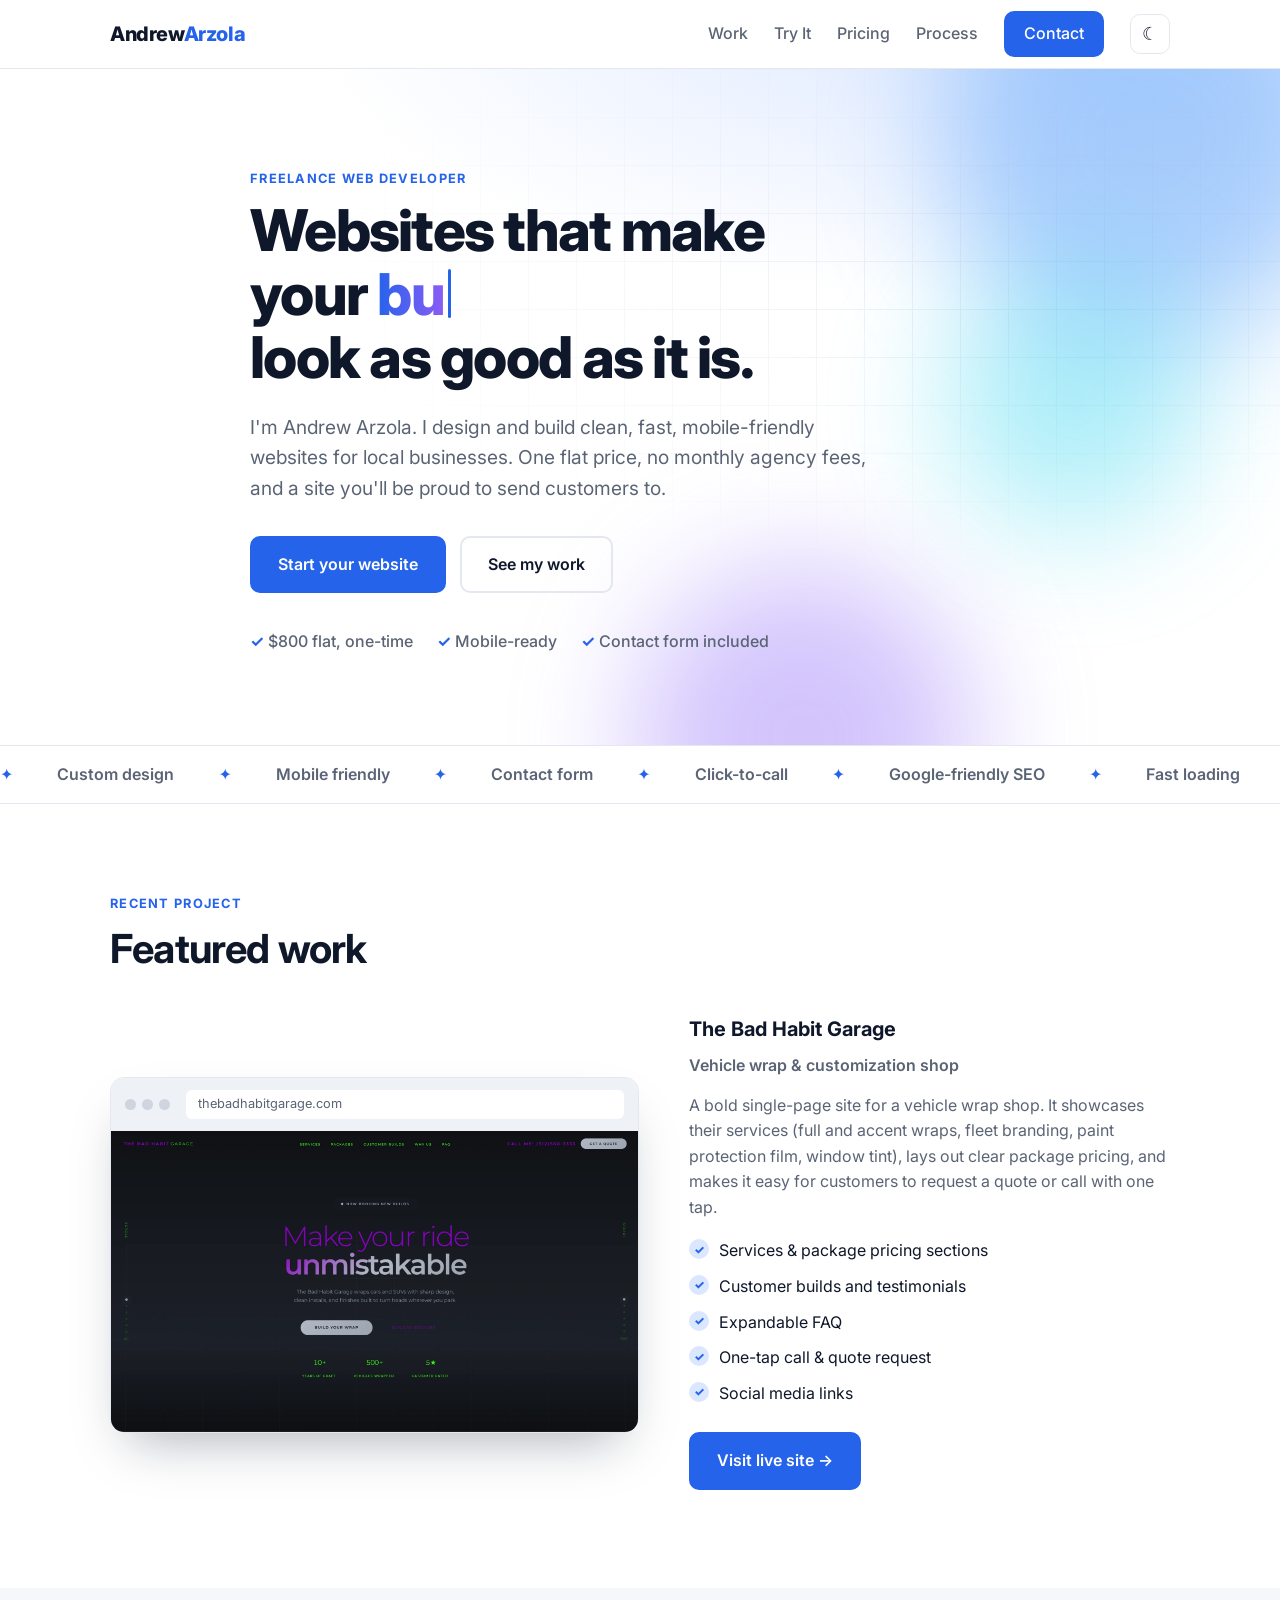
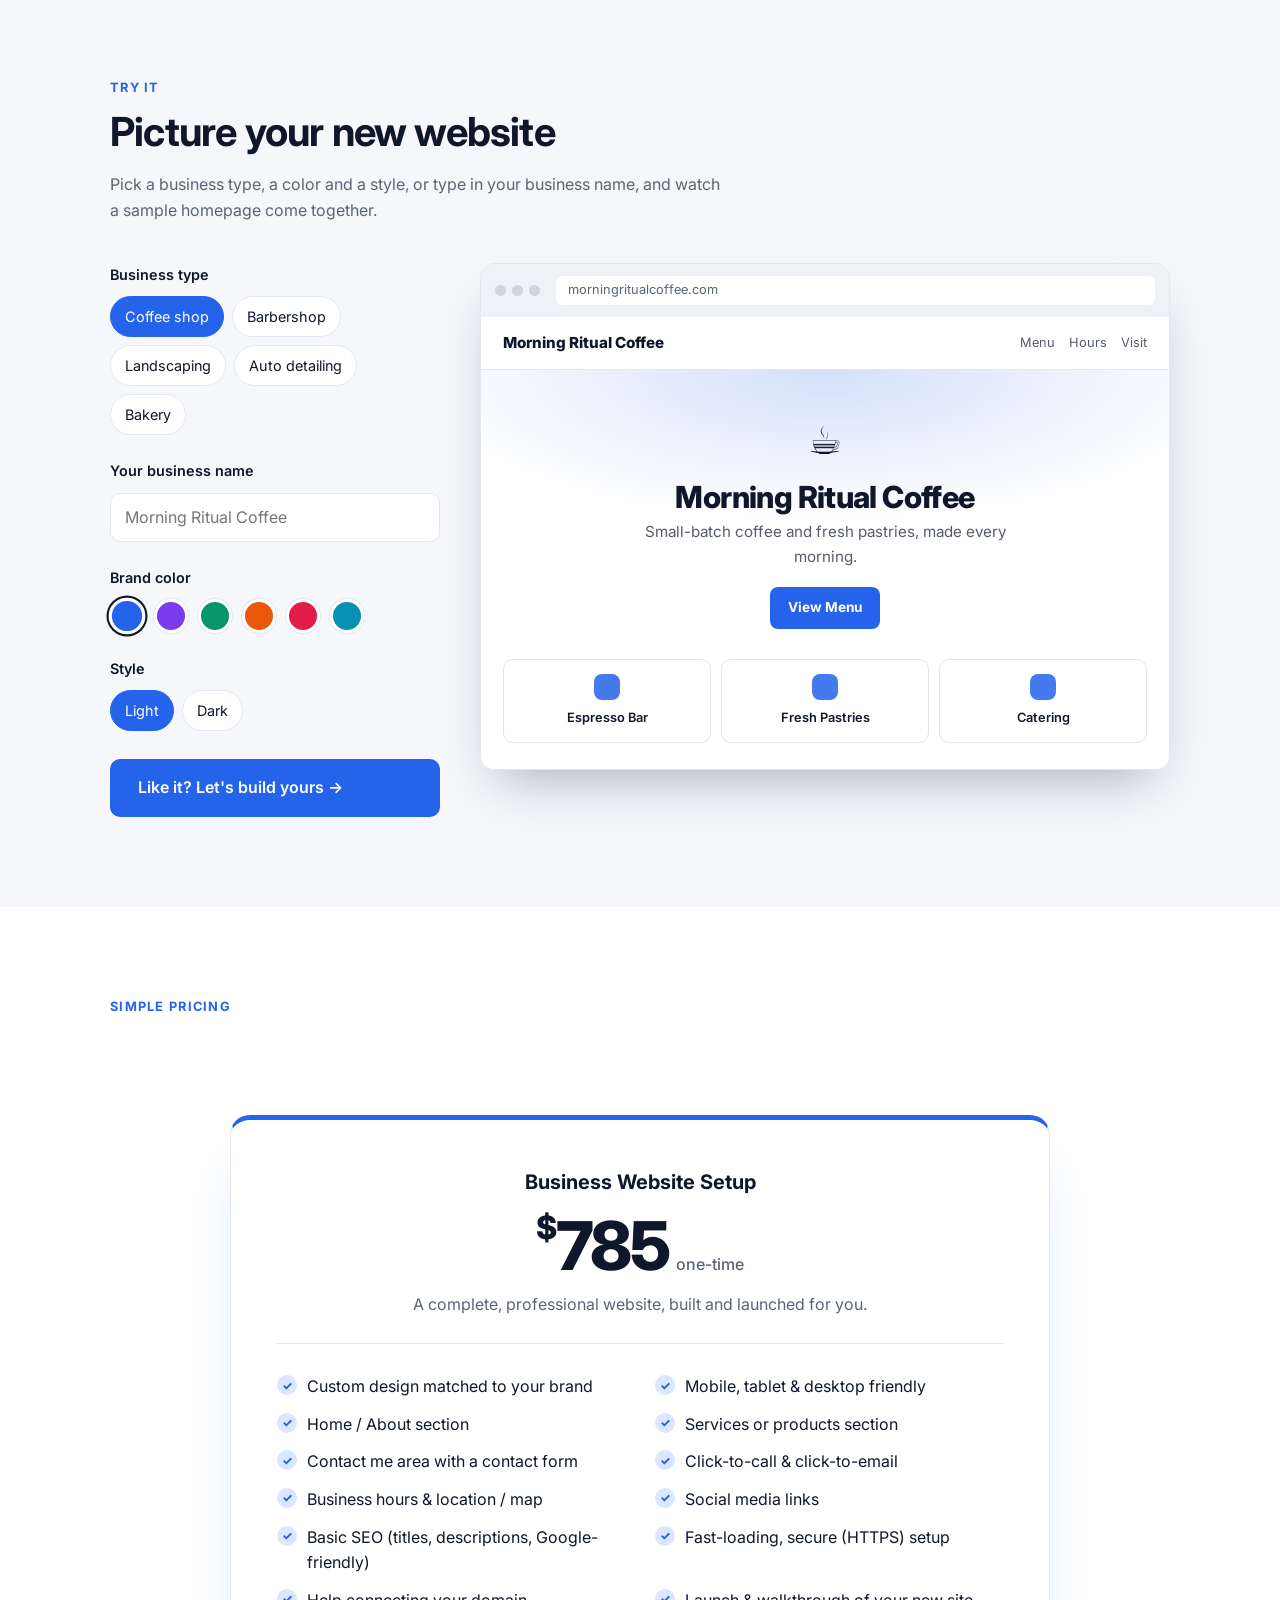
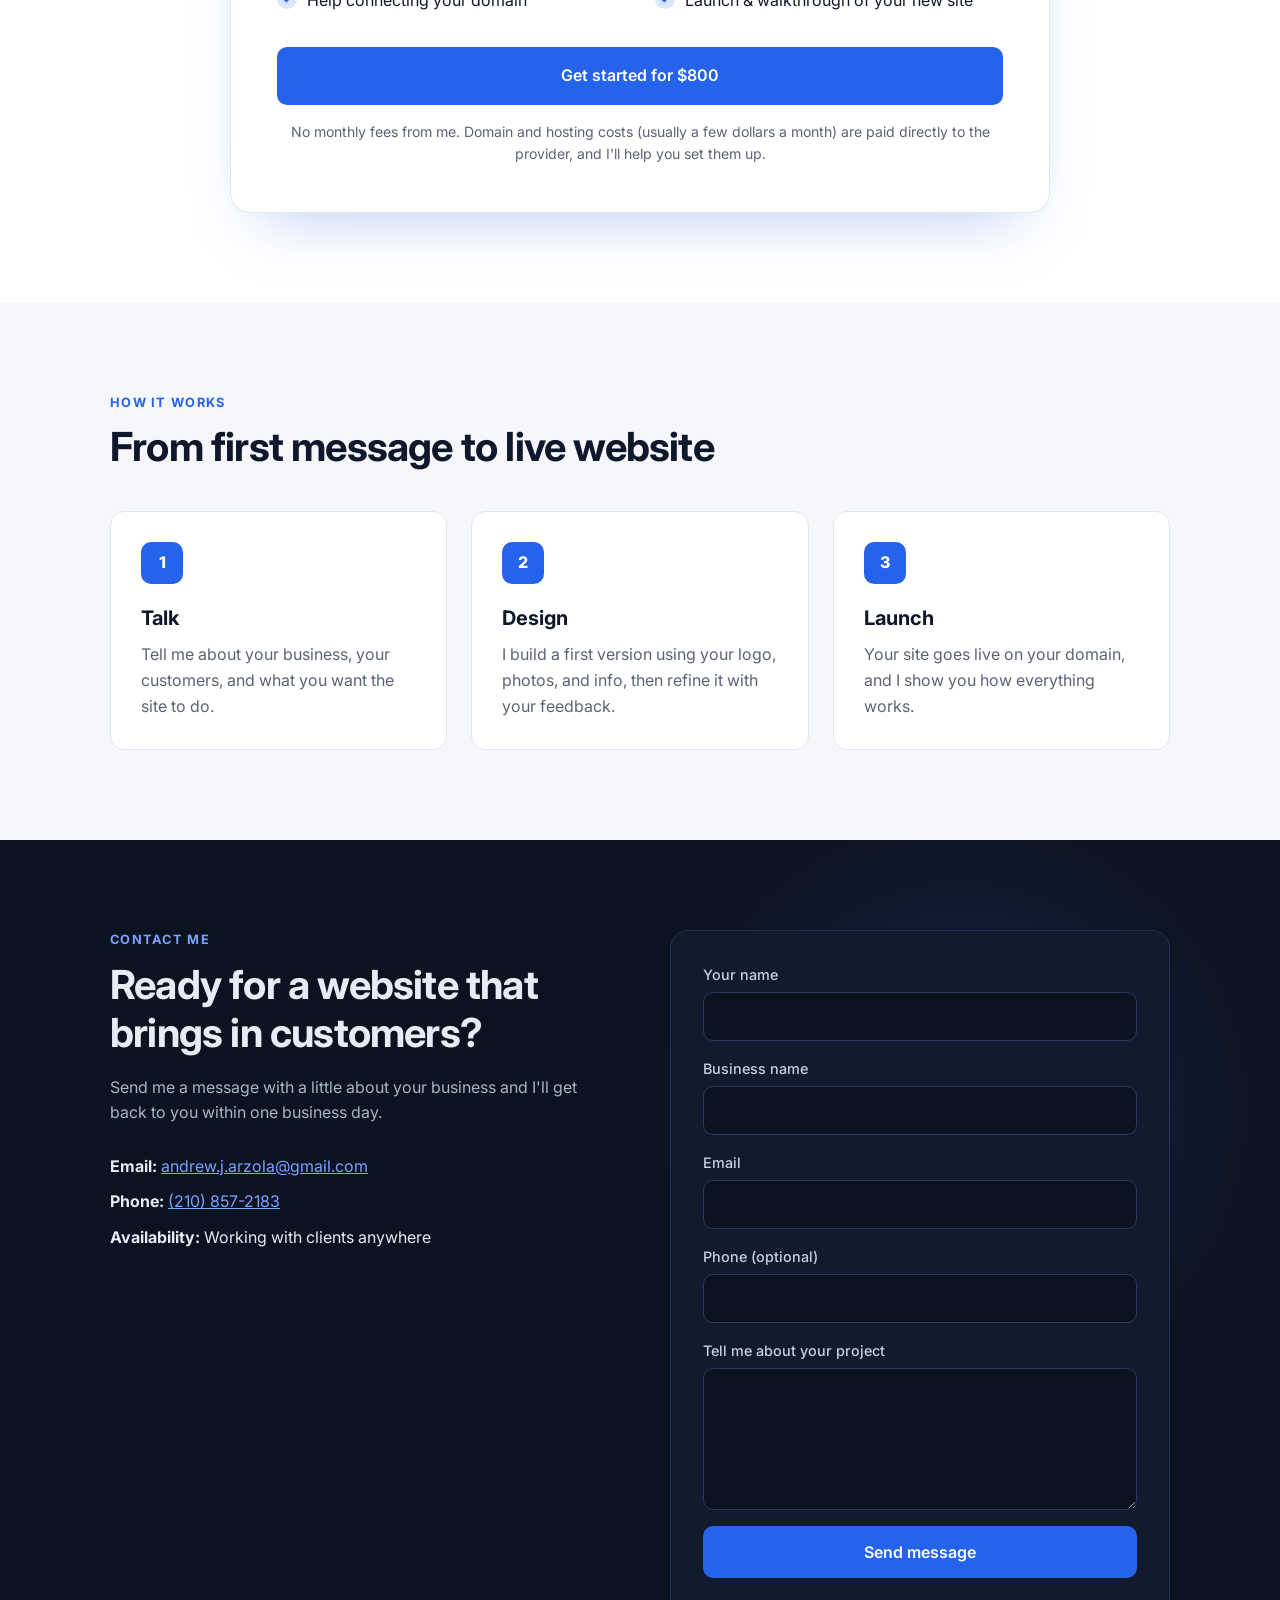
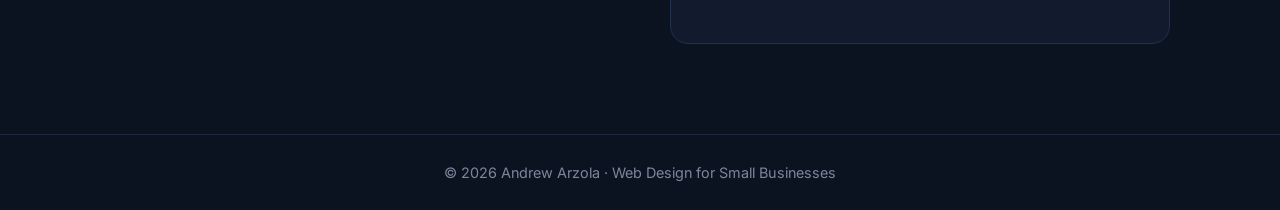
==== commit 9330764f: "added do not add try it to submission" ====
--- a/index.html
+++ b/index.html
@@ -240,6 +240,14 @@
 }
 .tryit-summary[hidden] { display: none; }
 .tryit-summary-title { font-weight: 600; color: #7aa2ff; }
+.contact-form .tryit-optout {
+  display: flex; align-items: center; gap: 8px; margin-top: 6px;
+  font-size: .85rem; font-weight: 500; color: #aab4c8; cursor: pointer;
+}
+.tryit-optout input { width: 16px; height: 16px; accent-color: var(--accent); cursor: pointer; padding: 0; }
+.tryit-summary.excluded { opacity: .65; border-style: solid; border-color: #2a3a5c; background: transparent; }
+.tryit-summary.excluded #tryit-summary-text { text-decoration: line-through; }
+.tryit-summary.excluded .tryit-summary-title { color: #aab4c8; }
 
 /* Footer */
 .footer { background: var(--dark); color: #7d879b; border-top: 1px solid #1c2740; padding: 26px 0; text-align: center; font-size: .9rem; }
@@ -722,8 +730,12 @@
           <input type="hidden" name="Try It: Brand color" id="tryit-color" disabled>
           <input type="hidden" name="Try It: Style" id="tryit-style" disabled>
           <div class="tryit-summary" id="tryit-summary" hidden>
-            <span class="tryit-summary-title">&#10003; Your "Try It" design will be included</span>
+            <span class="tryit-summary-title" id="tryit-summary-title">&#10003; Your "Try It" design will be included</span>
             <span id="tryit-summary-text"></span>
+            <label class="tryit-optout">
+              <input type="checkbox" id="tryit-optout">
+              Don't include my "Try It" design in this message
+            </label>
           </div>
           <button type="submit" class="btn btn-block">Send message</button>
           <p class="form-note" id="form-note"></p>
@@ -913,12 +925,24 @@
         const styleText = state.style === "dark" ? "Dark" : "Light";
         const nameText = nameInput.value.trim() || "(not entered)";
         const fields = { "tryit-type": typeText, "tryit-name": nameText, "tryit-color": colorText, "tryit-style": styleText };
-        Object.entries(fields).forEach(([id, val]) => { $(id).value = val; $(id).disabled = false; });
+        Object.entries(fields).forEach(([id, val]) => { $(id).value = val; });
+        applyOptOut();
         $("tryit-summary-text").textContent =
           typeText + " · " + colorBtn.getAttribute("aria-label") + " · " + styleText +
           (nameInput.value.trim() ? " · “" + nameInput.value.trim() + "”" : "");
         $("tryit-summary").hidden = false;
       }
+
+      // "Don't include my Try It design" checkbox: disabled fields are left out of the submission.
+      function applyOptOut() {
+        const excluded = $("tryit-optout").checked;
+        ["tryit-type", "tryit-name", "tryit-color", "tryit-style"].forEach(id => { $(id).disabled = excluded; });
+        $("tryit-summary").classList.toggle("excluded", excluded);
+        $("tryit-summary-title").textContent = excluded
+          ? "Your “Try It” design won’t be included"
+          : "✓ Your “Try It” design will be included";
+      }
+      $("tryit-optout").addEventListener("change", applyOptOut);
 
       $("type-chips").addEventListener("click", e => {
         const b = e.target.closest("button"); if (!b) return;
@@ -974,6 +998,7 @@
         });
         if (res.ok) {
           f.reset();
+          document.getElementById("tryit-optout").dispatchEvent(new Event("change"));
           note.textContent = "Thanks! Your message was sent. I'll get back to you within one business day.";
         } else {
           note.textContent = "Something went wrong. Please email me at " + MY_EMAIL + " or call (210) 857-2183.";
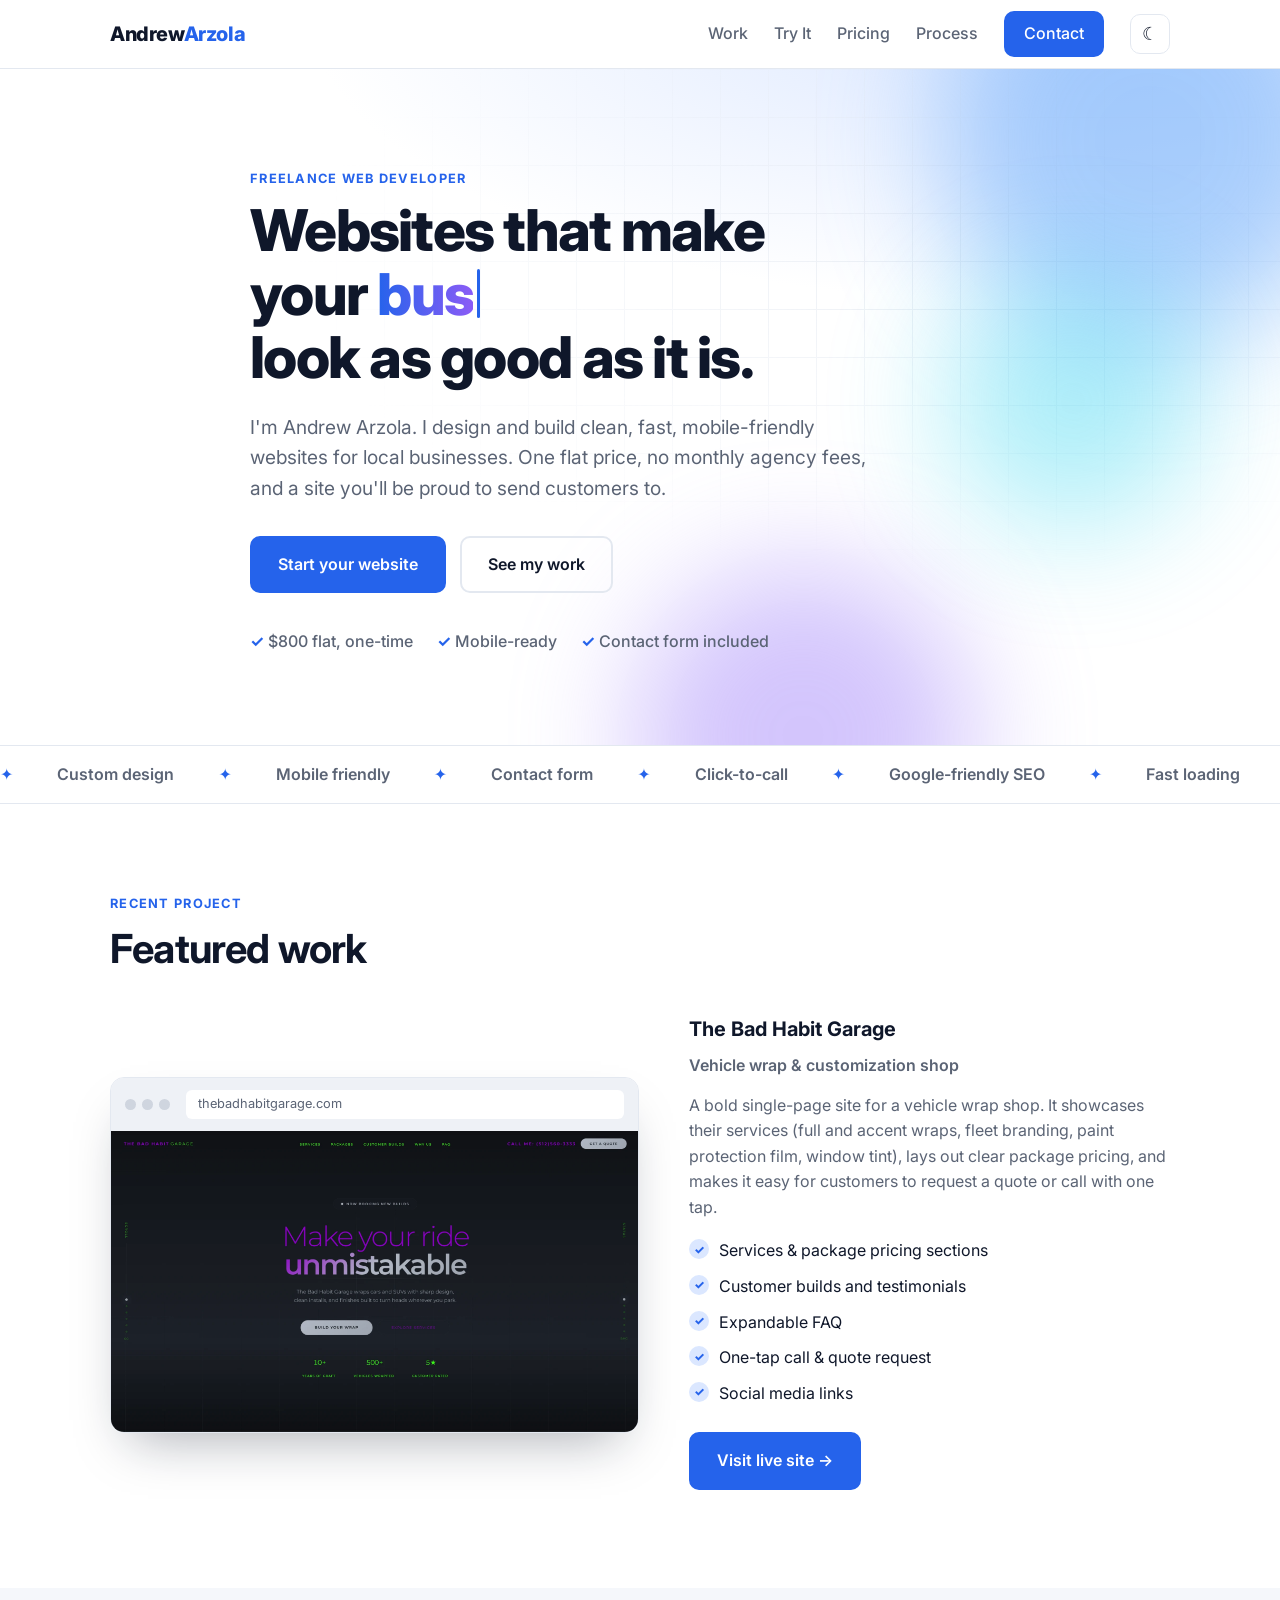
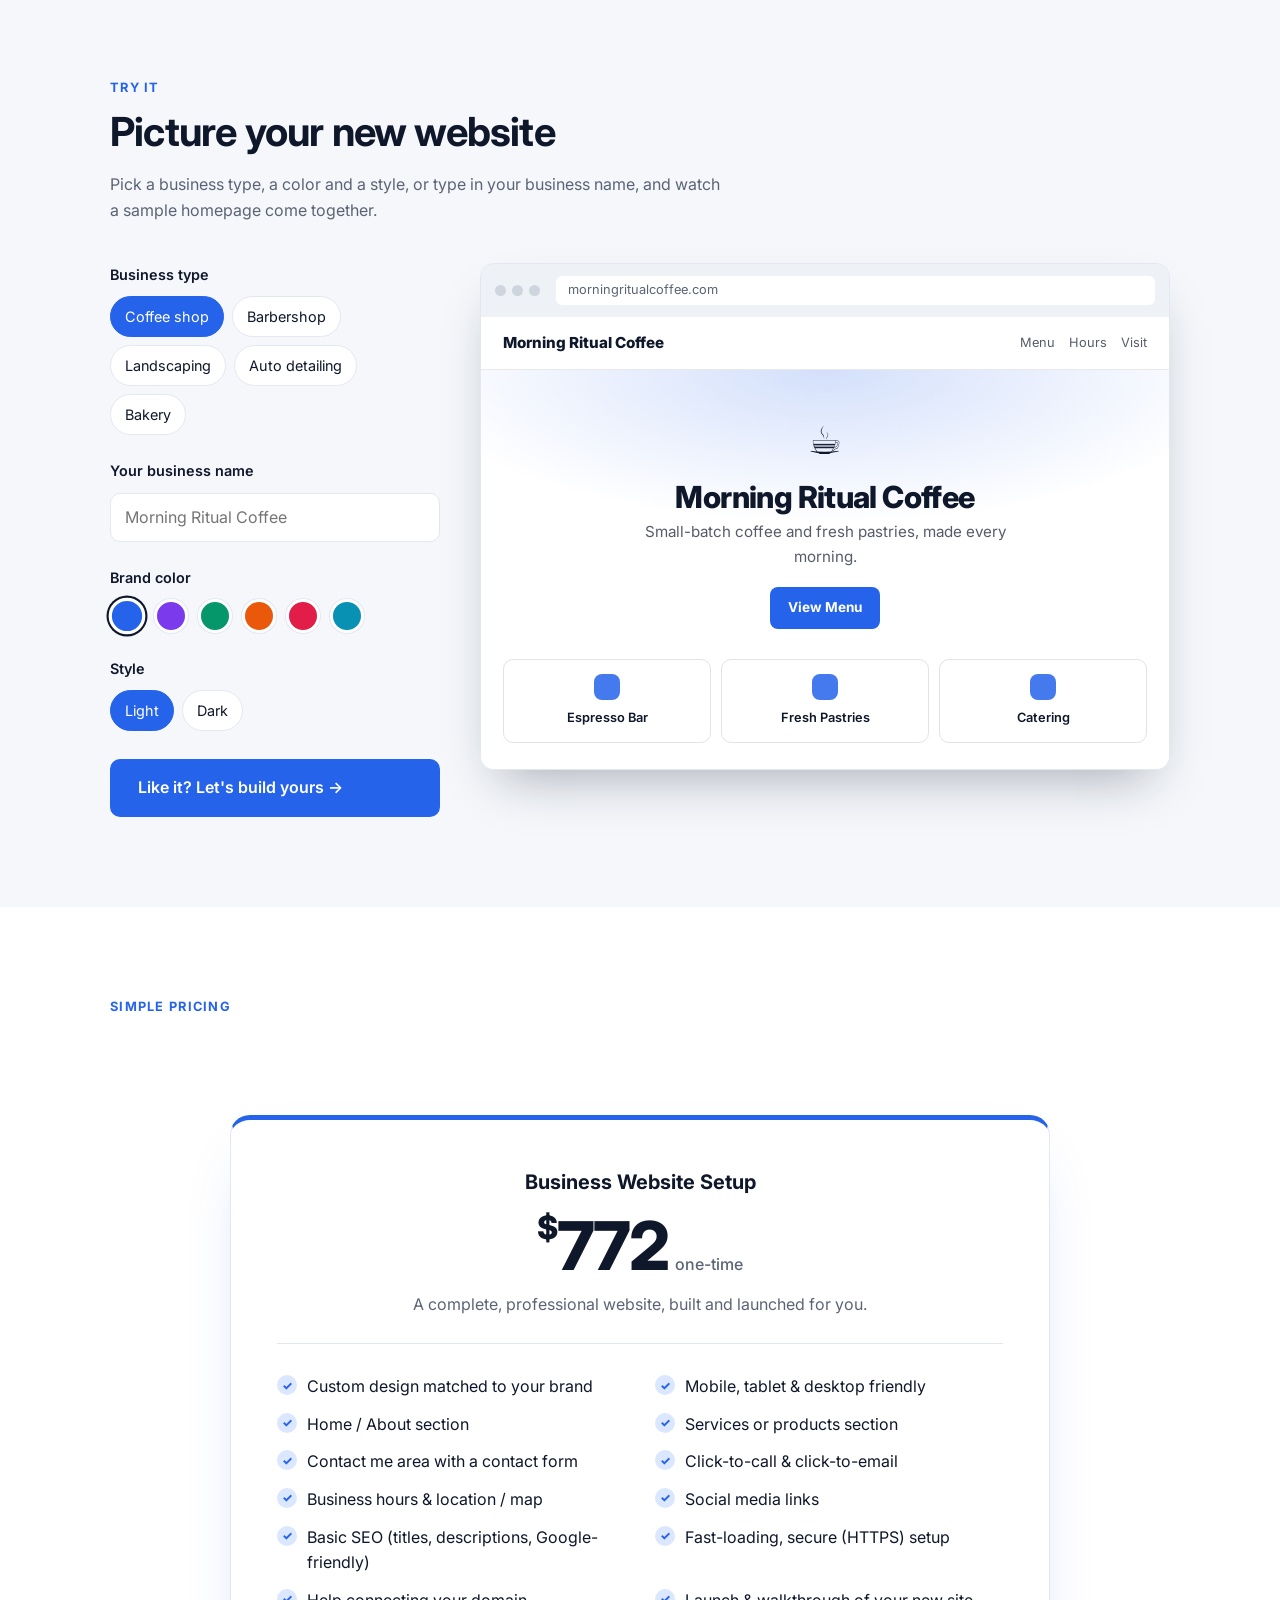
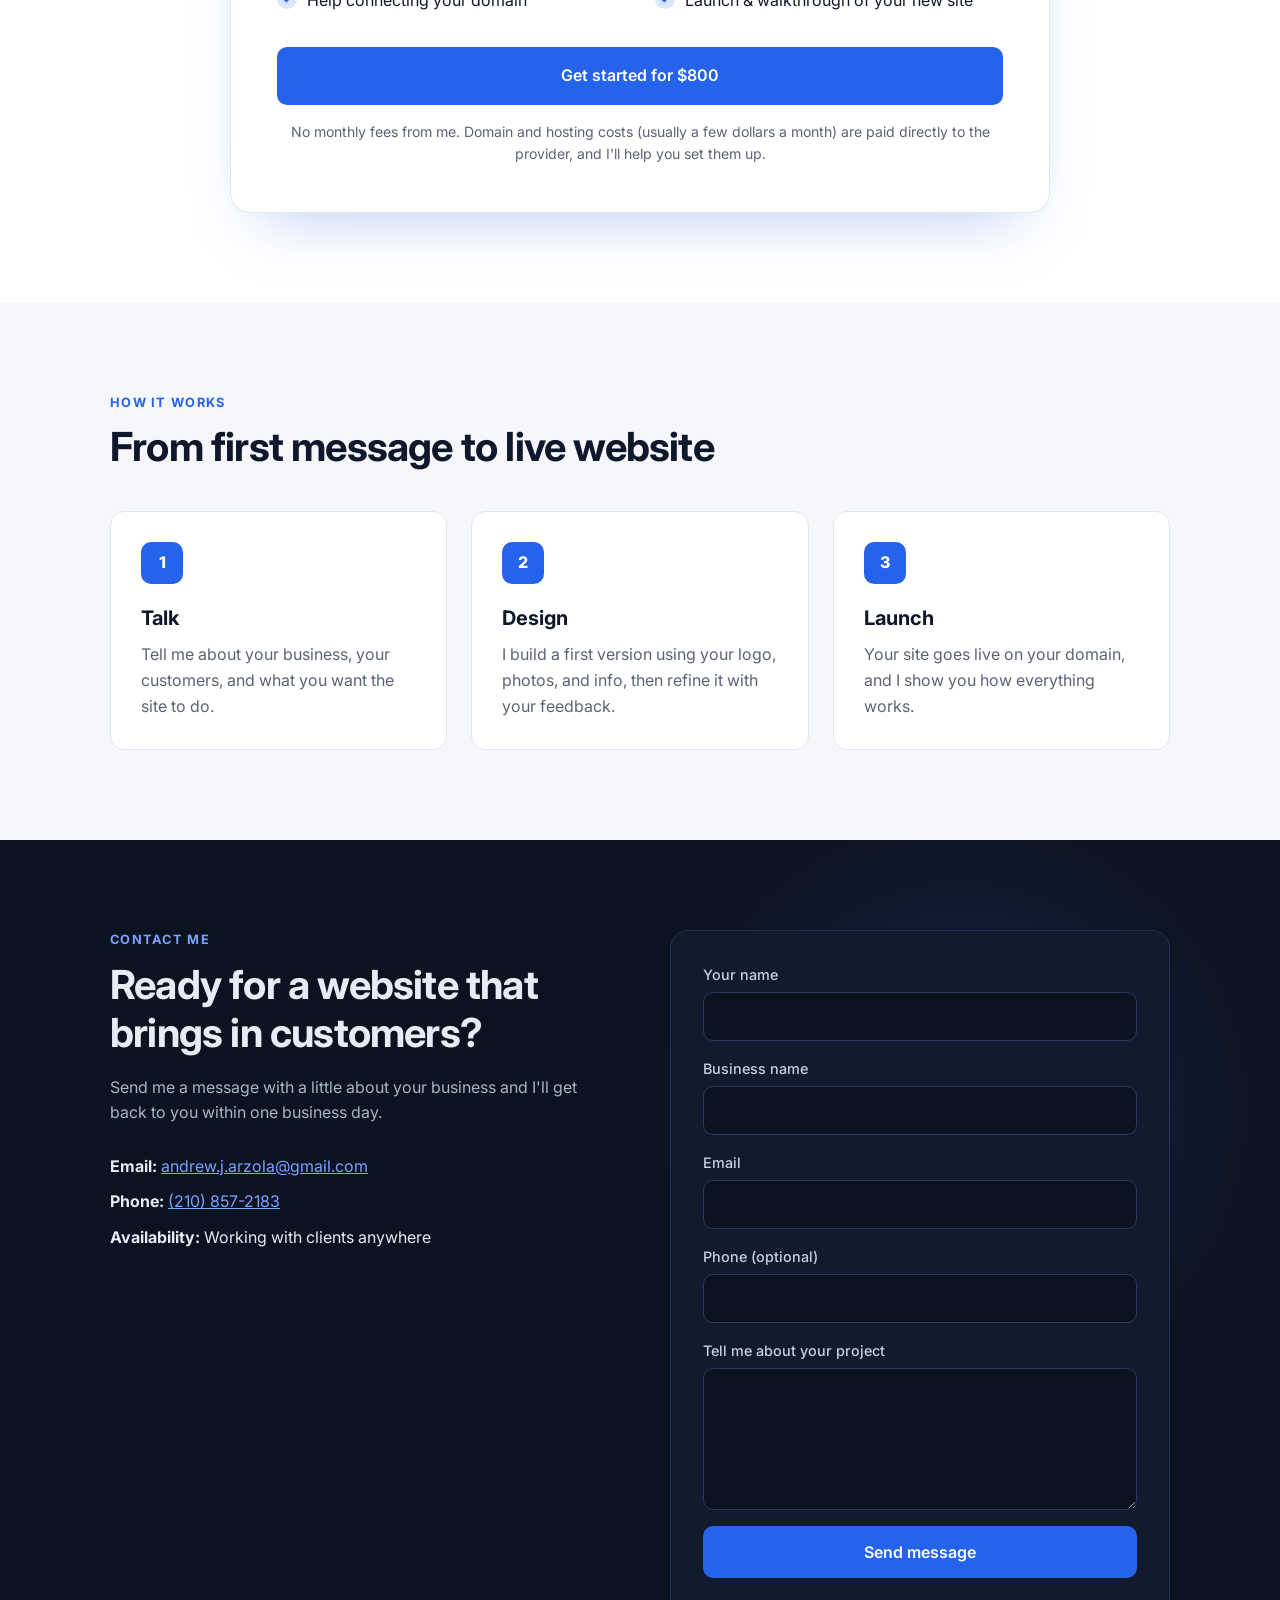
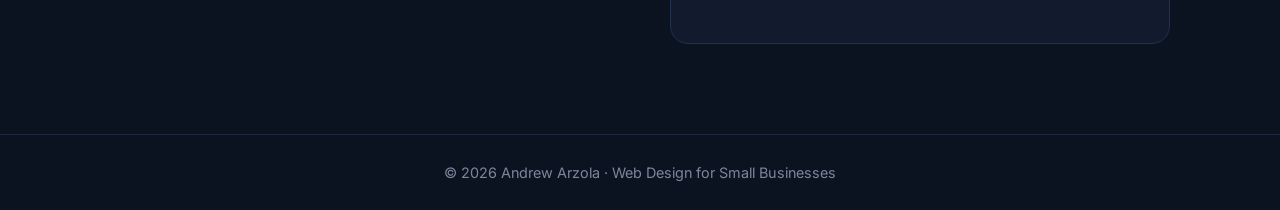
==== commit 89fb27ae: "added favicon and moved all code into its own files" ====
--- a/index.html
+++ b/index.html
@@ -5,465 +5,13 @@
   <meta name="viewport" content="width=device-width, initial-scale=1">
   <title>Andrew Arzola | Websites for Small Businesses</title>
   <meta name="description" content="Andrew Arzola builds clean, fast, mobile-friendly websites for small businesses. Flat $800 one-time setup.">
-  <script>
-    // Apply saved theme (or the device's setting) before the page draws, so there's no flash.
-    (function () {
-      var t = null;
-      try { t = localStorage.getItem("theme"); } catch (e) {}
-      if (!t) t = window.matchMedia && matchMedia("(prefers-color-scheme: dark)").matches ? "dark" : "light";
-      document.documentElement.setAttribute("data-theme", t);
-      document.documentElement.classList.add("js");
-    })();
-  </script>
+  <link rel="icon" type="image/png" sizes="32x32" href="images/favicon-32x32.png">
+
   <link rel="preconnect" href="https://fonts.googleapis.com">
   <link rel="preconnect" href="https://fonts.gstatic.com" crossorigin>
   <link href="https://fonts.googleapis.com/css2?family=Inter:wght@400;500;600;700;800&display=swap" rel="stylesheet">
-  <style>
-:root {
-  --bg: #ffffff;
-  --bg-alt: #f5f7fb;
-  --ink: #0f172a;
-  --muted: #5b6475;
-  --line: #e3e8f0;
-  --accent: #2563eb;
-  --accent-dark: #1d4ed8;
-  --dark: #0b1220;
-  --radius: 14px;
-  --surface: #ffffff;
-  --nav-bg: rgba(255,255,255,.9);
-  --glow: #dbe7ff;
-  --chip: #dbe7ff;
-  --bar: #eef1f6;
-  --bar-url: #ffffff;
-  --dot: #cfd5df;
-  color-scheme: light;
-}
-
-/* Dark mode */
-:root[data-theme="dark"] {
-  --bg: #0b1120;
-  --bg-alt: #111a2c;
-  --ink: #e8edf7;
-  --muted: #9aa6bc;
-  --line: #24314b;
-  --accent: #4f8bff;
-  --accent-dark: #3b74ec;
-  --dark: #060a14;
-  --surface: #121b2e;
-  --nav-bg: rgba(11,17,32,.85);
-  --glow: #1a2c55;
-  --chip: #1c2d52;
-  --bar: #1a2335;
-  --bar-url: #0e1626;
-  --dot: #3a475f;
-  color-scheme: dark;
-}
-
-/* Theme toggle */
-.theme-toggle {
-  width: 40px; height: 40px; border-radius: 10px;
-  border: 1px solid var(--line); background: var(--surface); color: var(--ink);
-  display: inline-flex; align-items: center; justify-content: center;
-  cursor: pointer; font-size: 1.1rem; transition: background .2s, border-color .2s;
-}
-.theme-toggle:hover { border-color: var(--accent); }
-.theme-toggle .icon-sun { display: none; }
-:root[data-theme="dark"] .theme-toggle .icon-sun { display: inline; }
-:root[data-theme="dark"] .theme-toggle .icon-moon { display: none; }
-body, .nav, .price-card, .step, .project-preview { transition: background-color .25s, border-color .25s, color .25s; }
-
-* { box-sizing: border-box; margin: 0; padding: 0; }
-html { scroll-behavior: smooth; }
-body {
-  font-family: "Inter", system-ui, -apple-system, sans-serif;
-  color: var(--ink);
-  background: var(--bg);
-  line-height: 1.6;
-}
-a { color: inherit; }
-.container { width: 100%; max-width: 1100px; margin: 0 auto; padding: 0 20px; }
-
-/* Buttons */
-.btn {
-  display: inline-block;
-  background: var(--accent);
-  color: #fff;
-  text-decoration: none;
-  font-weight: 600;
-  padding: 14px 26px;
-  border-radius: 10px;
-  border: 2px solid var(--accent);
-  cursor: pointer;
-  font-size: 1rem;
-  font-family: inherit;
-  transition: background .2s, transform .2s;
-}
-.btn:hover { background: var(--accent-dark); border-color: var(--accent-dark); transform: translateY(-1px); }
-.btn-ghost { background: transparent; color: var(--ink); border-color: var(--line); }
-.btn-ghost:hover { background: var(--bg-alt); border-color: var(--line); }
-.btn-small { padding: 8px 18px; color: #fff !important; }
-.btn-block { display: block; width: 100%; text-align: center; }
-
-/* Nav */
-.nav {
-  position: sticky; top: 0; z-index: 10;
-  background: var(--nav-bg);
-  backdrop-filter: blur(8px);
-  border-bottom: 1px solid var(--line);
-}
-.nav-inner { display: flex; align-items: center; justify-content: space-between; height: 68px; }
-.logo { font-weight: 800; font-size: 1.25rem; text-decoration: none; letter-spacing: -.02em; }
-.logo span { color: var(--accent); }
-.nav-links { display: flex; align-items: center; gap: 26px; }
-.nav-links a { text-decoration: none; font-weight: 500; color: var(--muted); }
-.nav-links a:hover { color: var(--ink); }
-
-/* Typography */
-.eyebrow {
-  color: var(--accent);
-  font-weight: 700;
-  text-transform: uppercase;
-  letter-spacing: .1em;
-  font-size: .8rem;
-  margin-bottom: 10px;
-}
-h1 { font-size: clamp(2.2rem, 5vw, 3.6rem); line-height: 1.1; letter-spacing: -.03em; font-weight: 800; }
-h2 { font-size: clamp(1.7rem, 3.5vw, 2.5rem); line-height: 1.2; letter-spacing: -.02em; margin-bottom: 40px; }
-h3 { font-size: 1.25rem; margin-bottom: 8px; }
-
-/* Hero */
-.hero {
-  padding: 100px 0 90px;
-  background: radial-gradient(1200px 500px at 80% -10%, var(--glow) 0%, transparent 60%), var(--bg);
-}
-.hero-inner { max-width: 820px; }
-.lead { font-size: 1.2rem; color: var(--muted); margin: 22px 0 32px; max-width: 640px; }
-.hero-cta { display: flex; gap: 14px; flex-wrap: wrap; }
-.hero-points { list-style: none; display: flex; gap: 24px; flex-wrap: wrap; margin-top: 36px; color: var(--muted); font-weight: 500; }
-.hero-points li::before { content: "✓ "; color: var(--accent); font-weight: 700; }
-
-/* Sections */
-.section { padding: 90px 0; }
-.section-alt { background: var(--bg-alt); }
-.section-dark { background: var(--dark); color: #e6ebf5; }
-.section-dark .eyebrow { color: #7aa2ff; }
-
-/* Project */
-.project {
-  display: grid;
-  grid-template-columns: 1.1fr 1fr;
-  gap: 50px;
-  align-items: center;
-}
-.project-preview {
-  display: block;
-  text-decoration: none;
-  border-radius: var(--radius);
-  overflow: hidden;
-  border: 1px solid var(--line);
-  box-shadow: 0 25px 50px -20px rgba(15,23,42,.35);
-  transition: transform .3s;
-}
-.project-preview:hover { transform: translateY(-4px); }
-.browser-bar { display: flex; align-items: center; gap: 6px; background: var(--bar); padding: 12px 14px; }
-.browser-bar span { width: 11px; height: 11px; border-radius: 50%; background: var(--dot); }
-.browser-bar .url {
-  flex: 1; margin-left: 10px; background: var(--bar-url); border-radius: 6px;
-  padding: 4px 12px; font-size: .8rem; color: var(--muted);
-}
-.browser-shot { display: block; width: 100%; height: auto; background: #0e1116; }
-.tag { color: var(--accent); font-weight: 600; margin-bottom: 14px; }
-.project-info > p { color: var(--muted); }
-.project-info .btn { margin-top: 26px; }
-
-/* Check lists */
-.checks { list-style: none; margin-top: 18px; display: grid; gap: 10px; }
-.checks li { padding-left: 30px; position: relative; }
-.checks li::before {
-  content: "✓"; position: absolute; left: 0; top: 1px;
-  width: 20px; height: 20px; border-radius: 50%;
-  background: var(--chip); color: var(--accent);
-  font-size: .75rem; font-weight: 800;
-  display: flex; align-items: center; justify-content: center;
-}
-.two-col { grid-template-columns: 1fr 1fr; gap: 12px 30px; margin: 30px 0 34px; }
-
-/* Pricing */
-.price-card {
-  max-width: 820px; margin: 0 auto;
-  background: var(--surface); border: 1px solid var(--line);
-  border-radius: 20px; padding: 46px;
-  box-shadow: 0 30px 60px -30px rgba(37,99,235,.35);
-  border-top: 5px solid var(--accent);
-}
-.price-head { text-align: center; padding-bottom: 26px; border-bottom: 1px solid var(--line); }
-.price-head p { color: var(--muted); }
-.price { font-size: 4.2rem; font-weight: 800; letter-spacing: -.04em; line-height: 1; margin: 14px 0 12px; }
-.dollar { font-size: 2rem; vertical-align: top; margin-right: 2px; }
-.once { font-size: 1rem; font-weight: 500; color: var(--muted); letter-spacing: 0; margin-left: 8px; }
-.fine { text-align: center; color: var(--muted); font-size: .88rem; margin-top: 16px; }
-
-/* Steps */
-.steps { display: grid; grid-template-columns: repeat(3, 1fr); gap: 24px; }
-.step { border: 1px solid var(--line); border-radius: var(--radius); padding: 30px; background: var(--surface); }
-.step p { color: var(--muted); }
-.num {
-  width: 42px; height: 42px; border-radius: 10px;
-  background: var(--accent); color: #fff; font-weight: 800;
-  display: flex; align-items: center; justify-content: center;
-  margin-bottom: 18px;
-}
-
-/* Contact */
-.contact-inner { display: grid; grid-template-columns: 1fr 1fr; gap: 60px; align-items: start; }
-.contact-copy h2 { margin-bottom: 18px; }
-.contact-copy p { color: #aab4c8; }
-.contact-list { list-style: none; margin-top: 28px; display: grid; gap: 10px; }
-.contact-list a { color: #7aa2ff; }
-.contact-form {
-  background: #121b2e; border: 1px solid #22304d;
-  border-radius: 18px; padding: 32px;
-  display: grid; gap: 16px;
-}
-.contact-form label { display: grid; gap: 6px; font-size: .9rem; font-weight: 500; color: #c7cfdf; }
-.contact-form input, .contact-form textarea {
-  font: inherit; color: #fff;
-  background: #0b1220; border: 1px solid #2a3a5c;
-  border-radius: 10px; padding: 12px 14px;
-}
-.contact-form input:focus, .contact-form textarea:focus { outline: 2px solid var(--accent); border-color: transparent; }
-.form-note { font-size: .9rem; color: #7aa2ff; min-height: 1.2em; }
-.tryit-summary {
-  display: grid; gap: 4px; padding: 12px 14px; border-radius: 10px;
-  background: rgba(79,139,255,.1); border: 1px dashed #3b5a99;
-  font-size: .88rem; color: #c7cfdf; animation: rise .4s ease both;
-}
-.tryit-summary[hidden] { display: none; }
-.tryit-summary-title { font-weight: 600; color: #7aa2ff; }
-.contact-form .tryit-optout {
-  display: flex; align-items: center; gap: 8px; margin-top: 6px;
-  font-size: .85rem; font-weight: 500; color: #aab4c8; cursor: pointer;
-}
-.tryit-optout input { width: 16px; height: 16px; accent-color: var(--accent); cursor: pointer; padding: 0; }
-.tryit-summary.excluded { opacity: .65; border-style: solid; border-color: #2a3a5c; background: transparent; }
-.tryit-summary.excluded #tryit-summary-text { text-decoration: line-through; }
-.tryit-summary.excluded .tryit-summary-title { color: #aab4c8; }
-
-/* Footer */
-.footer { background: var(--dark); color: #7d879b; border-top: 1px solid #1c2740; padding: 26px 0; text-align: center; font-size: .9rem; }
-
-/* Responsive */
-@media (max-width: 860px) {
-  .project, .contact-inner { grid-template-columns: 1fr; gap: 36px; }
-  .steps { grid-template-columns: 1fr; }
-  .two-col { grid-template-columns: 1fr; }
-  .price-card { padding: 30px 22px; }
-}
-@media (max-width: 560px) {
-  .nav-links a:not(.btn) { display: none; }
-  .hero { padding: 70px 0 60px; }
-  .section { padding: 70px 0; }
-}
-
-/* ===== Motion & interactivity ===== */
-
-/* Scroll progress bar */
-.scroll-progress {
-  position: fixed; top: 0; left: 0; width: 100%; height: 3px; z-index: 50;
-  transform-origin: 0 50%; transform: scaleX(0);
-  background: linear-gradient(90deg, var(--accent), #8b5cf6, #06b6d4);
-}
-
-/* Nav: shadow on scroll + animated underline + active section */
-.nav { transition: box-shadow .3s, background-color .25s; }
-.nav.scrolled { box-shadow: 0 10px 30px -18px rgba(15,23,42,.45); }
-.nav-links a:not(.btn) { position: relative; transition: color .2s; }
-.nav-links a:not(.btn)::after {
-  content: ""; position: absolute; left: 0; right: 0; bottom: -6px; height: 2px;
-  background: var(--accent); border-radius: 2px;
-  transform: scaleX(0); transition: transform .25s;
-}
-.nav-links a:not(.btn):hover::after, .nav-links a.active::after { transform: scaleX(1); }
-.nav-links a.active { color: var(--ink); }
-.theme-toggle span { display: inline-block; transition: transform .5s; }
-.theme-toggle:hover span { transform: rotate(40deg); }
-
-/* Hero: floating color blobs + grid */
-.hero { position: relative; overflow: hidden; isolation: isolate; }
-.hero-bg { position: absolute; inset: 0; z-index: -1; pointer-events: none; }
-.blob { position: absolute; border-radius: 50%; filter: blur(60px); opacity: .5; animation: float 18s ease-in-out infinite; }
-.blob.b1 { width: 420px; height: 420px; background: #60a5fa; top: -140px; right: -80px; }
-.blob.b2 { width: 340px; height: 340px; background: #a78bfa; bottom: -160px; right: 24%; animation-duration: 22s; animation-delay: -6s; }
-.blob.b3 { width: 260px; height: 260px; background: #22d3ee; top: 30%; right: 6%; animation-duration: 26s; animation-delay: -12s; opacity: .35; }
-:root[data-theme="dark"] .blob { opacity: .28; }
-.grid-bg {
-  position: absolute; inset: 0; opacity: .55;
-  background-image: linear-gradient(var(--line) 1px, transparent 1px), linear-gradient(90deg, var(--line) 1px, transparent 1px);
-  background-size: 48px 48px;
-  -webkit-mask-image: radial-gradient(ellipse 70% 60% at 75% 30%, #000 15%, transparent 75%);
-          mask-image: radial-gradient(ellipse 70% 60% at 75% 30%, #000 15%, transparent 75%);
-}
-@keyframes float {
-  0%, 100% { transform: translate(0, 0) scale(1); }
-  33% { transform: translate(-40px, 30px) scale(1.08); }
-  66% { transform: translate(30px, -20px) scale(.95); }
-}
-
-/* Hero entrance */
-.hero-inner > * { animation: rise .8s cubic-bezier(.2,.7,.2,1) both; }
-.hero-inner > *:nth-child(2) { animation-delay: .1s; }
-.hero-inner > *:nth-child(3) { animation-delay: .2s; }
-.hero-inner > *:nth-child(4) { animation-delay: .3s; }
-.hero-inner > *:nth-child(5) { animation-delay: .4s; }
-@keyframes rise { from { opacity: 0; transform: translateY(24px); } to { opacity: 1; transform: none; } }
-
-/* Rotating headline word */
-.rotate-line { display: block; min-height: 1.1em; }
-.rotator {
-  background: linear-gradient(90deg, var(--accent), #8b5cf6);
-  -webkit-background-clip: text; background-clip: text; color: transparent;
-}
-.caret {
-  display: inline-block; width: 3px; height: .85em; margin-left: 4px;
-  background: var(--accent); vertical-align: -.06em; border-radius: 2px;
-  animation: blink 1s steps(1) infinite;
-}
-@keyframes blink { 50% { opacity: 0; } }
-
-/* Button shine + press */
-.btn { position: relative; overflow: hidden; }
-.btn::before {
-  content: ""; position: absolute; top: 0; left: -75%; width: 50%; height: 100%;
-  background: linear-gradient(120deg, transparent, rgba(255,255,255,.35), transparent);
-  transform: skewX(-20deg); transition: left .6s; pointer-events: none;
-}
-.btn:hover::before { left: 125%; }
-.btn-ghost::before { display: none; }
-.btn:active { transform: translateY(0) scale(.98); }
-
-/* Scrolling marquee */
-.marquee { border-block: 1px solid var(--line); background: var(--surface); overflow: hidden; padding: 16px 0; }
-.marquee-track { display: flex; width: max-content; animation: scroll-x 40s linear infinite; }
-.marquee:hover .marquee-track { animation-play-state: paused; }
-.marquee-group { display: flex; gap: 44px; padding-right: 44px; }
-.marquee-group span { color: var(--muted); font-weight: 600; white-space: nowrap; }
-.marquee-group span::before { content: "✦"; color: var(--accent); margin-right: 44px; }
-@keyframes scroll-x { to { transform: translateX(-50%); } }
-
-/* Scroll reveal (only hides content when JavaScript is running) */
-.js .reveal {
-  opacity: 0; transform: translateY(28px);
-  transition: opacity .7s cubic-bezier(.2,.7,.2,1), transform .7s cubic-bezier(.2,.7,.2,1);
-  transition-delay: var(--d, 0s);
-}
-.js .reveal.in { opacity: 1; transform: none; }
-.js .stagger li { opacity: 0; transform: translateX(-10px); transition: opacity .4s, transform .4s; transition-delay: calc(var(--i, 0) * 60ms + .2s); }
-.js .reveal.in .stagger li { opacity: 1; transform: none; }
-
-/* Process steps */
-.step { transition: transform .3s, border-color .3s, box-shadow .3s, background-color .25s; }
-.step:hover { transform: translateY(-6px); border-color: var(--accent); box-shadow: 0 20px 40px -24px rgba(37,99,235,.5); }
-.js .reveal.in .num { animation: pop .5s cubic-bezier(.3,1.6,.5,1) both; animation-delay: calc(var(--d, 0s) + .25s); }
-@keyframes pop { from { transform: scale(0) rotate(-20deg); } to { transform: none; } }
-
-/* 3D tilt on project preview */
-.tilt-wrap { perspective: 1000px; }
-.project-preview { position: relative; transform-style: preserve-3d; transition: transform .2s ease-out, box-shadow .3s; }
-.project-preview:hover { box-shadow: 0 35px 60px -25px rgba(15,23,42,.5); }
-.glare {
-  position: absolute; inset: 0; pointer-events: none; opacity: 0; transition: opacity .3s;
-  background: radial-gradient(circle at var(--gx, 50%) var(--gy, 50%), rgba(255,255,255,.22), transparent 55%);
-}
-.project-preview:hover .glare { opacity: 1; }
-
-/* Contact spotlight that follows the mouse */
-.section-dark { position: relative; overflow: hidden; }
-.section-dark::before {
-  content: ""; position: absolute; inset: 0; pointer-events: none;
-  background: radial-gradient(520px circle at var(--mx, 75%) var(--my, 30%), rgba(79,139,255,.18), transparent 60%);
-}
-.section-dark > .container { position: relative; }
-.contact-form input, .contact-form textarea { transition: border-color .2s, box-shadow .2s; }
-.contact-form input:focus, .contact-form textarea:focus { box-shadow: 0 0 0 4px rgba(79,139,255,.2); }
-
-/* Back to top */
-.to-top {
-  position: fixed; right: 20px; bottom: 20px; z-index: 40;
-  width: 46px; height: 46px; border-radius: 50%; border: none;
-  background: var(--accent); color: #fff; font-size: 1.2rem; cursor: pointer;
-  box-shadow: 0 10px 25px -8px rgba(37,99,235,.6);
-  opacity: 0; transform: translateY(16px); pointer-events: none;
-  transition: opacity .3s, transform .3s;
-}
-.to-top.show { opacity: 1; transform: none; pointer-events: auto; }
-.to-top:hover { transform: translateY(-3px); }
-
-/* Try-it website builder */
-.section-intro { color: var(--muted); max-width: 620px; margin: -24px 0 40px; }
-.builder { display: grid; grid-template-columns: 330px 1fr; gap: 40px; align-items: start; }
-.controls { display: grid; gap: 24px; }
-.control-label { display: block; font-weight: 600; font-size: .9rem; margin-bottom: 10px; }
-.chips { display: flex; flex-wrap: wrap; gap: 8px; }
-.chip {
-  font: inherit; font-size: .9rem; padding: 8px 14px; border-radius: 999px; cursor: pointer;
-  border: 1px solid var(--line); background: var(--surface); color: var(--ink);
-  transition: background .2s, border-color .2s, color .2s, transform .2s;
-}
-.chip:hover { border-color: var(--accent); transform: translateY(-1px); }
-.chip[aria-pressed="true"] { background: var(--accent); border-color: var(--accent); color: #fff; }
-.swatches { display: flex; flex-wrap: wrap; gap: 10px; }
-.swatch {
-  width: 34px; height: 34px; border-radius: 50%; cursor: pointer;
-  border: 3px solid var(--surface); box-shadow: 0 0 0 1px var(--line);
-  transition: transform .2s, box-shadow .2s;
-}
-.swatch:hover { transform: scale(1.12); }
-.swatch[aria-pressed="true"] { box-shadow: 0 0 0 2px var(--ink); transform: scale(1.08); }
-.text-input {
-  width: 100%; font: inherit; padding: 11px 14px; border-radius: 10px;
-  border: 1px solid var(--line); background: var(--surface); color: var(--ink);
-}
-.text-input:focus { outline: 2px solid var(--accent); border-color: transparent; }
-.builder-cta { margin-top: 4px; }
-
-.mock { border-radius: var(--radius); overflow: hidden; border: 1px solid var(--line); box-shadow: 0 25px 50px -20px rgba(15,23,42,.35); }
-.mock-site { --c: #2563eb; background: #ffffff; color: #0f172a; transition: background-color .4s, color .4s; }
-.mock-site.dark { background: #0f1420; color: #e8edf7; }
-.mock-nav { display: flex; justify-content: space-between; align-items: center; gap: 12px; padding: 14px 22px; border-bottom: 1px solid rgba(127,127,127,.18); font-size: .8rem; }
-.mock-logo { font-weight: 800; font-size: .95rem; white-space: nowrap; overflow: hidden; text-overflow: ellipsis; }
-.mock-links { display: flex; gap: 14px; opacity: .7; white-space: nowrap; }
-.mock-hero {
-  padding: 40px 22px 30px; text-align: center;
-  background: radial-gradient(600px 220px at 50% 0%, color-mix(in srgb, var(--c) 20%, transparent), transparent 70%);
-}
-.mock-icon { font-size: 2.4rem; display: inline-block; animation: bob 3s ease-in-out infinite; }
-@keyframes bob { 50% { transform: translateY(-6px); } }
-.mock-name { font-size: clamp(1.3rem, 3vw, 1.9rem); font-weight: 800; letter-spacing: -.02em; line-height: 1.15; margin: 8px 0 6px; overflow-wrap: anywhere; }
-.mock-tag { opacity: .7; font-size: .95rem; max-width: 420px; margin: 0 auto 18px; }
-.mock-cta { display: inline-block; background: var(--c); color: #fff; font-weight: 700; font-size: .85rem; padding: 10px 18px; border-radius: 8px; transition: background-color .4s; }
-.mock-services { display: grid; grid-template-columns: repeat(3, 1fr); gap: 10px; padding: 0 22px 26px; }
-.mock-card { border: 1px solid rgba(127,127,127,.22); border-radius: 10px; padding: 14px 8px; text-align: center; font-size: .8rem; font-weight: 600; }
-.mock-card::before { content: ""; display: block; width: 26px; height: 26px; margin: 0 auto 8px; border-radius: 8px; background: var(--c); opacity: .85; transition: background-color .4s; }
-.swap { animation: swap .45s ease both; }
-@keyframes swap { from { opacity: 0; transform: translateY(8px); } to { opacity: 1; transform: none; } }
-
-@media (max-width: 860px) {
-  .builder { grid-template-columns: 1fr; }
-}
-@media (max-width: 560px) {
-  .mock-links { display: none; }
-  .mock-services { grid-template-columns: 1fr; }
-}
-
-/* Respect visitors who turn off animations */
-@media (prefers-reduced-motion: reduce) {
-  *, *::before, *::after { animation-duration: .001ms !important; animation-iteration-count: 1 !important; transition-duration: .001ms !important; transition-delay: 0s !important; }
-  html { scroll-behavior: auto; }
-  .marquee-track { animation: none !important; }
-  .caret { display: none; }
-}
-
-  </style>
+  <link rel="stylesheet" href="styles.css">
+  <script src="script.js"></script>
 </head>
 <body>
   <div class="scroll-progress" id="progress" aria-hidden="true"></div>
@@ -752,264 +300,6 @@
 
   <button type="button" class="to-top" id="to-top" aria-label="Back to top">&uarr;</button>
 
-  <script>
-    // ===== Settings =====
-    const MY_EMAIL = "andrew.j.arzola@gmail.com";
-    // Paste your Formspree form ID here (the part after /f/ in your form's endpoint, e.g. "xyzabcde").
-    const FORMSPREE_ID = "mwllgoel";
-
-    document.getElementById("year").textContent = new Date().getFullYear();
-
-    // Dark mode toggle
-    const themeBtn = document.getElementById("theme-toggle");
-    function syncThemeLabel() {
-      const dark = document.documentElement.getAttribute("data-theme") === "dark";
-      themeBtn.setAttribute("aria-label", dark ? "Switch to light mode" : "Switch to dark mode");
-    }
-    syncThemeLabel();
-    themeBtn.addEventListener("click", function () {
-      const next = document.documentElement.getAttribute("data-theme") === "dark" ? "light" : "dark";
-      document.documentElement.setAttribute("data-theme", next);
-      try { localStorage.setItem("theme", next); } catch (e) {}
-      syncThemeLabel();
-    });
-
-    // ===== Motion & interactivity =====
-    const reduceMotion = window.matchMedia && matchMedia("(prefers-reduced-motion: reduce)").matches;
-    const finePointer = window.matchMedia && matchMedia("(hover: hover) and (pointer: fine)").matches;
-
-    // Typing headline: "your business" -> "your coffee shop" -> ...
-    (function () {
-      const el = document.getElementById("rotator");
-      const words = ["business", "coffee shop", "barbershop", "auto shop", "bakery", "salon", "restaurant", "gym"];
-      if (reduceMotion || !el) return;
-      let w = 0, i = words[0].length, deleting = true;
-      function tick() {
-        if (deleting) {
-          i--;
-          el.textContent = words[w].slice(0, i);
-          if (i === 0) { deleting = false; w = (w + 1) % words.length; }
-          setTimeout(tick, 45);
-        } else {
-          i++;
-          el.textContent = words[w].slice(0, i);
-          if (i === words[w].length) { deleting = true; setTimeout(tick, 1800); }
-          else setTimeout(tick, 85);
-        }
-      }
-      setTimeout(tick, 2200);
-    })();
-
-    // Scroll progress bar, nav shadow, active nav link, back-to-top
-    (function () {
-      const progress = document.getElementById("progress");
-      const nav = document.querySelector(".nav");
-      const toTop = document.getElementById("to-top");
-      const links = [...document.querySelectorAll('.nav-links a[href^="#"]:not(.btn)')];
-      const targets = links.map(a => document.querySelector(a.getAttribute("href")));
-      let ticking = false;
-      function update() {
-        const y = window.scrollY;
-        const max = document.documentElement.scrollHeight - innerHeight;
-        progress.style.transform = "scaleX(" + (max > 0 ? Math.min(y / max, 1) : 0) + ")";
-        nav.classList.toggle("scrolled", y > 10);
-        toTop.classList.toggle("show", y > 600);
-        let current = null;
-        targets.forEach((t, idx) => { if (t && t.getBoundingClientRect().top < innerHeight * 0.4) current = links[idx]; });
-        links.forEach(a => a.classList.toggle("active", a === current));
-        ticking = false;
-      }
-      addEventListener("scroll", () => { if (!ticking) { ticking = true; requestAnimationFrame(update); } }, { passive: true });
-      addEventListener("resize", update);
-      update();
-      toTop.addEventListener("click", () => scrollTo({ top: 0, behavior: reduceMotion ? "auto" : "smooth" }));
-    })();
-
-    // Reveal on scroll + count-up numbers
-    (function () {
-      document.querySelectorAll(".stagger").forEach(ul => [...ul.children].forEach((li, i) => li.style.setProperty("--i", i)));
-      const items = document.querySelectorAll(".reveal");
-      const counters = document.querySelectorAll("[data-count]");
-
-      function countUp(root) {
-        root.querySelectorAll("[data-count]").forEach(el => {
-          const end = +el.dataset.count, start = performance.now(), dur = 1400;
-          (function frame(now) {
-            const p = Math.min((now - start) / dur, 1);
-            el.textContent = Math.round(end * (1 - Math.pow(1 - p, 3)));
-            if (p < 1) requestAnimationFrame(frame);
-          })(start);
-        });
-      }
-
-      if (reduceMotion || !("IntersectionObserver" in window)) {
-        items.forEach(el => el.classList.add("in"));
-        return;
-      }
-      counters.forEach(el => { el.textContent = "0"; });
-      const io = new IntersectionObserver(entries => {
-        entries.forEach(entry => {
-          if (!entry.isIntersecting) return;
-          entry.target.classList.add("in");
-          countUp(entry.target);
-          io.unobserve(entry.target);
-        });
-      }, { threshold: 0.15, rootMargin: "0px 0px -40px 0px" });
-      items.forEach(el => io.observe(el));
-    })();
-
-    // 3D tilt on the project screenshot + spotlight in the contact section
-    if (finePointer && !reduceMotion) {
-      document.querySelectorAll("[data-tilt]").forEach(card => {
-        card.addEventListener("mousemove", e => {
-          const r = card.getBoundingClientRect();
-          const px = (e.clientX - r.left) / r.width, py = (e.clientY - r.top) / r.height;
-          card.style.transform = "rotateY(" + ((px - .5) * 10) + "deg) rotateX(" + ((.5 - py) * 8) + "deg) translateY(-4px)";
-          card.style.setProperty("--gx", px * 100 + "%");
-          card.style.setProperty("--gy", py * 100 + "%");
-        });
-        card.addEventListener("mouseleave", () => { card.style.transform = ""; });
-      });
-      const contact = document.getElementById("contact");
-      contact.addEventListener("mousemove", e => {
-        const r = contact.getBoundingClientRect();
-        contact.style.setProperty("--mx", (e.clientX - r.left) + "px");
-        contact.style.setProperty("--my", (e.clientY - r.top) + "px");
-      });
-    }
-
-    // "Try it" website builder
-    (function () {
-      const presets = {
-        coffee:      { name: "Morning Ritual Coffee",  tag: "Small-batch coffee and fresh pastries, made every morning.", cta: "View Menu",        icon: "☕", links: ["Menu", "Hours", "Visit"],        services: ["Espresso Bar", "Fresh Pastries", "Catering"] },
-        barber:      { name: "Sharp Line Barbers",     tag: "Classic cuts and hot-towel shaves. Walk-ins welcome.",       cta: "Book a Cut",       icon: "💈", links: ["Services", "Barbers", "Book"],   services: ["Haircuts", "Beard Trims", "Hot Shaves"] },
-        landscaping: { name: "Green Edge Landscaping", tag: "Lawns, gardens and outdoor spaces, done right.",             cta: "Get a Free Quote", icon: "🌿", links: ["Services", "Projects", "Quote"], services: ["Lawn Care", "Garden Design", "Hardscaping"] },
-        auto:        { name: "Precision Auto Detail",  tag: "A showroom shine, inside and out.",                          cta: "Book a Detail",    icon: "🚗", links: ["Packages", "Gallery", "Book"],   services: ["Interior Detail", "Ceramic Coating", "Paint Correction"] },
-        bakery:      { name: "Golden Crumb Bakery",    tag: "Fresh bread, cakes and treats, baked from scratch.",         cta: "Order Online",     icon: "🥐", links: ["Menu", "Custom Cakes", "Order"], services: ["Daily Bread", "Custom Cakes", "Wholesale"] }
-      };
-      const state = { type: "coffee", color: "#2563eb", style: "light" };
-      const $ = id => document.getElementById(id);
-      const site = $("mock-site"), nameInput = $("name-input");
-
-      function pick(group, attr, value) {
-        group.querySelectorAll("button").forEach(b => b.setAttribute("aria-pressed", String(b.dataset[attr] === value)));
-      }
-      function replay(el) {
-        if (reduceMotion) return;
-        el.classList.remove("swap"); void el.offsetWidth; el.classList.add("swap");
-      }
-      function render(animate) {
-        const p = presets[state.type];
-        const name = nameInput.value.trim() || p.name;
-        nameInput.placeholder = p.name;
-        $("mock-name").textContent = name;
-        $("mock-logo").textContent = name;
-        $("mock-url").textContent = (name.toLowerCase().replace(/[^a-z0-9]/g, "") || "yourbusiness") + ".com";
-        $("mock-tag").textContent = p.tag;
-        $("mock-cta").textContent = p.cta;
-        $("mock-icon").textContent = p.icon;
-        const links = $("mock-links"); links.replaceChildren();
-        p.links.forEach(t => { const s = document.createElement("span"); s.textContent = t; links.appendChild(s); });
-        const svc = $("mock-services"); svc.replaceChildren();
-        p.services.forEach(t => { const d = document.createElement("div"); d.className = "mock-card"; d.textContent = t; svc.appendChild(d); });
-        site.style.setProperty("--c", state.color);
-        site.classList.toggle("dark", state.style === "dark");
-        if (animate) { replay($("mock-hero")); replay(svc); }
-      }
-
-      // Copy the visitor's Try It choices into hidden contact-form fields so they arrive in the email.
-      function syncForm() {
-        const typeText = $("type-chips").querySelector('[aria-pressed="true"]').textContent;
-        const colorBtn = $("swatches").querySelector('[aria-pressed="true"]');
-        const colorText = colorBtn.getAttribute("aria-label") + " (" + state.color + ")";
-        const styleText = state.style === "dark" ? "Dark" : "Light";
-        const nameText = nameInput.value.trim() || "(not entered)";
-        const fields = { "tryit-type": typeText, "tryit-name": nameText, "tryit-color": colorText, "tryit-style": styleText };
-        Object.entries(fields).forEach(([id, val]) => { $(id).value = val; });
-        applyOptOut();
-        $("tryit-summary-text").textContent =
-          typeText + " · " + colorBtn.getAttribute("aria-label") + " · " + styleText +
-          (nameInput.value.trim() ? " · “" + nameInput.value.trim() + "”" : "");
-        $("tryit-summary").hidden = false;
-      }
-
-      // "Don't include my Try It design" checkbox: disabled fields are left out of the submission.
-      function applyOptOut() {
-        const excluded = $("tryit-optout").checked;
-        ["tryit-type", "tryit-name", "tryit-color", "tryit-style"].forEach(id => { $(id).disabled = excluded; });
-        $("tryit-summary").classList.toggle("excluded", excluded);
-        $("tryit-summary-title").textContent = excluded
-          ? "Your “Try It” design won’t be included"
-          : "✓ Your “Try It” design will be included";
-      }
-      $("tryit-optout").addEventListener("change", applyOptOut);
-
-      $("type-chips").addEventListener("click", e => {
-        const b = e.target.closest("button"); if (!b) return;
-        state.type = b.dataset.type; pick($("type-chips"), "type", state.type); render(true); syncForm();
-      });
-      $("swatches").addEventListener("click", e => {
-        const b = e.target.closest("button"); if (!b) return;
-        state.color = b.dataset.color; pick($("swatches"), "color", state.color); render(false); syncForm();
-      });
-      $("style-chips").addEventListener("click", e => {
-        const b = e.target.closest("button"); if (!b) return;
-        state.style = b.dataset.style; pick($("style-chips"), "style", state.style); render(false); syncForm();
-      });
-      nameInput.addEventListener("input", () => { render(false); syncForm(); });
-      render(false);
-    })();
-
-    const form = document.getElementById("contact-form");
-    const note = document.getElementById("form-note");
-    const submitBtn = form.querySelector("button[type=submit]");
-    const formspreeReady = FORMSPREE_ID && FORMSPREE_ID !== "YOUR_FORM_ID";
-
-    form.addEventListener("submit", async function (e) {
-      e.preventDefault();
-      const f = e.target;
-      f._subject.value = "Website inquiry from " + f.name.value + (f.business.value ? " (" + f.business.value + ")" : "");
-
-      // Fallback until Formspree is set up: open the visitor's email app.
-      if (!formspreeReady) {
-        const body =
-          "Name: " + f.name.value + "\n" +
-          "Business: " + f.business.value + "\n" +
-          "Email: " + f.email.value + "\n" +
-          "Phone: " + f.phone.value + "\n\n" +
-          f.message.value +
-          [...f.querySelectorAll('input[id^="tryit-"]:not(:disabled)')].map(i => "\n" + i.name + " " + i.value).join("");
-        window.location.href = "mailto:" + MY_EMAIL +
-          "?subject=" + encodeURIComponent(f._subject.value) +
-          "&body=" + encodeURIComponent(body);
-        note.textContent = "Opening your email app. Just hit send!";
-        return;
-      }
-
-      // Send straight to your inbox through Formspree.
-      submitBtn.disabled = true;
-      submitBtn.textContent = "Sending...";
-      note.textContent = "";
-      try {
-        const res = await fetch("https://formspree.io/f/" + FORMSPREE_ID, {
-          method: "POST",
-          body: new FormData(f),
-          headers: { "Accept": "application/json" }
-        });
-        if (res.ok) {
-          f.reset();
-          document.getElementById("tryit-optout").dispatchEvent(new Event("change"));
-          note.textContent = "Thanks! Your message was sent. I'll get back to you within one business day.";
-        } else {
-          note.textContent = "Something went wrong. Please email me at " + MY_EMAIL + " or call (210) 857-2183.";
-        }
-      } catch (err) {
-        note.textContent = "Couldn't send right now. Please email me at " + MY_EMAIL + " or call (210) 857-2183.";
-      } finally {
-        submitBtn.disabled = false;
-        submitBtn.textContent = "Send message";
-      }
-    });
-  </script>
+
 </body>
 </html>
--- a/styles.css
+++ b/styles.css
@@ -0,0 +1,444 @@
+:root {
+  --bg: #ffffff;
+  --bg-alt: #f5f7fb;
+  --ink: #0f172a;
+  --muted: #5b6475;
+  --line: #e3e8f0;
+  --accent: #2563eb;
+  --accent-dark: #1d4ed8;
+  --dark: #0b1220;
+  --radius: 14px;
+  --surface: #ffffff;
+  --nav-bg: rgba(255,255,255,.9);
+  --glow: #dbe7ff;
+  --chip: #dbe7ff;
+  --bar: #eef1f6;
+  --bar-url: #ffffff;
+  --dot: #cfd5df;
+  color-scheme: light;
+}
+
+/* Dark mode */
+:root[data-theme="dark"] {
+  --bg: #0b1120;
+  --bg-alt: #111a2c;
+  --ink: #e8edf7;
+  --muted: #9aa6bc;
+  --line: #24314b;
+  --accent: #4f8bff;
+  --accent-dark: #3b74ec;
+  --dark: #060a14;
+  --surface: #121b2e;
+  --nav-bg: rgba(11,17,32,.85);
+  --glow: #1a2c55;
+  --chip: #1c2d52;
+  --bar: #1a2335;
+  --bar-url: #0e1626;
+  --dot: #3a475f;
+  color-scheme: dark;
+}
+
+/* Theme toggle */
+.theme-toggle {
+  width: 40px; height: 40px; border-radius: 10px;
+  border: 1px solid var(--line); background: var(--surface); color: var(--ink);
+  display: inline-flex; align-items: center; justify-content: center;
+  cursor: pointer; font-size: 1.1rem; transition: background .2s, border-color .2s;
+}
+.theme-toggle:hover { border-color: var(--accent); }
+.theme-toggle .icon-sun { display: none; }
+:root[data-theme="dark"] .theme-toggle .icon-sun { display: inline; }
+:root[data-theme="dark"] .theme-toggle .icon-moon { display: none; }
+body, .nav, .price-card, .step, .project-preview { transition: background-color .25s, border-color .25s, color .25s; }
+
+* { box-sizing: border-box; margin: 0; padding: 0; }
+html { scroll-behavior: smooth; }
+body {
+  font-family: "Inter", system-ui, -apple-system, sans-serif;
+  color: var(--ink);
+  background: var(--bg);
+  line-height: 1.6;
+}
+a { color: inherit; }
+.container { width: 100%; max-width: 1100px; margin: 0 auto; padding: 0 20px; }
+
+/* Buttons */
+.btn {
+  display: inline-block;
+  background: var(--accent);
+  color: #fff;
+  text-decoration: none;
+  font-weight: 600;
+  padding: 14px 26px;
+  border-radius: 10px;
+  border: 2px solid var(--accent);
+  cursor: pointer;
+  font-size: 1rem;
+  font-family: inherit;
+  transition: background .2s, transform .2s;
+}
+.btn:hover { background: var(--accent-dark); border-color: var(--accent-dark); transform: translateY(-1px); }
+.btn-ghost { background: transparent; color: var(--ink); border-color: var(--line); }
+.btn-ghost:hover { background: var(--bg-alt); border-color: var(--line); }
+.btn-small { padding: 8px 18px; color: #fff !important; }
+.btn-block { display: block; width: 100%; text-align: center; }
+
+/* Nav */
+.nav {
+  position: sticky; top: 0; z-index: 10;
+  background: var(--nav-bg);
+  backdrop-filter: blur(8px);
+  border-bottom: 1px solid var(--line);
+}
+.nav-inner { display: flex; align-items: center; justify-content: space-between; height: 68px; }
+.logo { font-weight: 800; font-size: 1.25rem; text-decoration: none; letter-spacing: -.02em; }
+.logo span { color: var(--accent); }
+.nav-links { display: flex; align-items: center; gap: 26px; }
+.nav-links a { text-decoration: none; font-weight: 500; color: var(--muted); }
+.nav-links a:hover { color: var(--ink); }
+
+/* Typography */
+.eyebrow {
+  color: var(--accent);
+  font-weight: 700;
+  text-transform: uppercase;
+  letter-spacing: .1em;
+  font-size: .8rem;
+  margin-bottom: 10px;
+}
+h1 { font-size: clamp(2.2rem, 5vw, 3.6rem); line-height: 1.1; letter-spacing: -.03em; font-weight: 800; }
+h2 { font-size: clamp(1.7rem, 3.5vw, 2.5rem); line-height: 1.2; letter-spacing: -.02em; margin-bottom: 40px; }
+h3 { font-size: 1.25rem; margin-bottom: 8px; }
+
+/* Hero */
+.hero {
+  padding: 100px 0 90px;
+  background: radial-gradient(1200px 500px at 80% -10%, var(--glow) 0%, transparent 60%), var(--bg);
+}
+.hero-inner { max-width: 820px; }
+.lead { font-size: 1.2rem; color: var(--muted); margin: 22px 0 32px; max-width: 640px; }
+.hero-cta { display: flex; gap: 14px; flex-wrap: wrap; }
+.hero-points { list-style: none; display: flex; gap: 24px; flex-wrap: wrap; margin-top: 36px; color: var(--muted); font-weight: 500; }
+.hero-points li::before { content: "✓ "; color: var(--accent); font-weight: 700; }
+
+/* Sections */
+.section { padding: 90px 0; }
+.section-alt { background: var(--bg-alt); }
+.section-dark { background: var(--dark); color: #e6ebf5; }
+.section-dark .eyebrow { color: #7aa2ff; }
+
+/* Project */
+.project {
+  display: grid;
+  grid-template-columns: 1.1fr 1fr;
+  gap: 50px;
+  align-items: center;
+}
+.project-preview {
+  display: block;
+  text-decoration: none;
+  border-radius: var(--radius);
+  overflow: hidden;
+  border: 1px solid var(--line);
+  box-shadow: 0 25px 50px -20px rgba(15,23,42,.35);
+  transition: transform .3s;
+}
+.project-preview:hover { transform: translateY(-4px); }
+.browser-bar { display: flex; align-items: center; gap: 6px; background: var(--bar); padding: 12px 14px; }
+.browser-bar span { width: 11px; height: 11px; border-radius: 50%; background: var(--dot); }
+.browser-bar .url {
+  flex: 1; margin-left: 10px; background: var(--bar-url); border-radius: 6px;
+  padding: 4px 12px; font-size: .8rem; color: var(--muted);
+}
+.browser-shot { display: block; width: 100%; height: auto; background: #0e1116; }
+.tag { color: var(--accent); font-weight: 600; margin-bottom: 14px; }
+.project-info > p { color: var(--muted); }
+.project-info .btn { margin-top: 26px; }
+
+/* Check lists */
+.checks { list-style: none; margin-top: 18px; display: grid; gap: 10px; }
+.checks li { padding-left: 30px; position: relative; }
+.checks li::before {
+  content: "✓"; position: absolute; left: 0; top: 1px;
+  width: 20px; height: 20px; border-radius: 50%;
+  background: var(--chip); color: var(--accent);
+  font-size: .75rem; font-weight: 800;
+  display: flex; align-items: center; justify-content: center;
+}
+.two-col { grid-template-columns: 1fr 1fr; gap: 12px 30px; margin: 30px 0 34px; }
+
+/* Pricing */
+.price-card {
+  max-width: 820px; margin: 0 auto;
+  background: var(--surface); border: 1px solid var(--line);
+  border-radius: 20px; padding: 46px;
+  box-shadow: 0 30px 60px -30px rgba(37,99,235,.35);
+  border-top: 5px solid var(--accent);
+}
+.price-head { text-align: center; padding-bottom: 26px; border-bottom: 1px solid var(--line); }
+.price-head p { color: var(--muted); }
+.price { font-size: 4.2rem; font-weight: 800; letter-spacing: -.04em; line-height: 1; margin: 14px 0 12px; }
+.dollar { font-size: 2rem; vertical-align: top; margin-right: 2px; }
+.once { font-size: 1rem; font-weight: 500; color: var(--muted); letter-spacing: 0; margin-left: 8px; }
+.fine { text-align: center; color: var(--muted); font-size: .88rem; margin-top: 16px; }
+
+/* Steps */
+.steps { display: grid; grid-template-columns: repeat(3, 1fr); gap: 24px; }
+.step { border: 1px solid var(--line); border-radius: var(--radius); padding: 30px; background: var(--surface); }
+.step p { color: var(--muted); }
+.num {
+  width: 42px; height: 42px; border-radius: 10px;
+  background: var(--accent); color: #fff; font-weight: 800;
+  display: flex; align-items: center; justify-content: center;
+  margin-bottom: 18px;
+}
+
+/* Contact */
+.contact-inner { display: grid; grid-template-columns: 1fr 1fr; gap: 60px; align-items: start; }
+.contact-copy h2 { margin-bottom: 18px; }
+.contact-copy p { color: #aab4c8; }
+.contact-list { list-style: none; margin-top: 28px; display: grid; gap: 10px; }
+.contact-list a { color: #7aa2ff; }
+.contact-form {
+  background: #121b2e; border: 1px solid #22304d;
+  border-radius: 18px; padding: 32px;
+  display: grid; gap: 16px;
+}
+.contact-form label { display: grid; gap: 6px; font-size: .9rem; font-weight: 500; color: #c7cfdf; }
+.contact-form input, .contact-form textarea {
+  font: inherit; color: #fff;
+  background: #0b1220; border: 1px solid #2a3a5c;
+  border-radius: 10px; padding: 12px 14px;
+}
+.contact-form input:focus, .contact-form textarea:focus { outline: 2px solid var(--accent); border-color: transparent; }
+.form-note { font-size: .9rem; color: #7aa2ff; min-height: 1.2em; }
+.tryit-summary {
+  display: grid; gap: 4px; padding: 12px 14px; border-radius: 10px;
+  background: rgba(79,139,255,.1); border: 1px dashed #3b5a99;
+  font-size: .88rem; color: #c7cfdf; animation: rise .4s ease both;
+}
+.tryit-summary[hidden] { display: none; }
+.tryit-summary-title { font-weight: 600; color: #7aa2ff; }
+.contact-form .tryit-optout {
+  display: flex; align-items: center; gap: 8px; margin-top: 6px;
+  font-size: .85rem; font-weight: 500; color: #aab4c8; cursor: pointer;
+}
+.tryit-optout input { width: 16px; height: 16px; accent-color: var(--accent); cursor: pointer; padding: 0; }
+.tryit-summary.excluded { opacity: .65; border-style: solid; border-color: #2a3a5c; background: transparent; }
+.tryit-summary.excluded #tryit-summary-text { text-decoration: line-through; }
+.tryit-summary.excluded .tryit-summary-title { color: #aab4c8; }
+
+/* Footer */
+.footer { background: var(--dark); color: #7d879b; border-top: 1px solid #1c2740; padding: 26px 0; text-align: center; font-size: .9rem; }
+
+/* Responsive */
+@media (max-width: 860px) {
+  .project, .contact-inner { grid-template-columns: 1fr; gap: 36px; }
+  .steps { grid-template-columns: 1fr; }
+  .two-col { grid-template-columns: 1fr; }
+  .price-card { padding: 30px 22px; }
+}
+@media (max-width: 560px) {
+  .nav-links a:not(.btn) { display: none; }
+  .hero { padding: 70px 0 60px; }
+  .section { padding: 70px 0; }
+}
+
+/* ===== Motion & interactivity ===== */
+
+/* Scroll progress bar */
+.scroll-progress {
+  position: fixed; top: 0; left: 0; width: 100%; height: 3px; z-index: 50;
+  transform-origin: 0 50%; transform: scaleX(0);
+  background: linear-gradient(90deg, var(--accent), #8b5cf6, #06b6d4);
+}
+
+/* Nav: shadow on scroll + animated underline + active section */
+.nav { transition: box-shadow .3s, background-color .25s; }
+.nav.scrolled { box-shadow: 0 10px 30px -18px rgba(15,23,42,.45); }
+.nav-links a:not(.btn) { position: relative; transition: color .2s; }
+.nav-links a:not(.btn)::after {
+  content: ""; position: absolute; left: 0; right: 0; bottom: -6px; height: 2px;
+  background: var(--accent); border-radius: 2px;
+  transform: scaleX(0); transition: transform .25s;
+}
+.nav-links a:not(.btn):hover::after, .nav-links a.active::after { transform: scaleX(1); }
+.nav-links a.active { color: var(--ink); }
+.theme-toggle span { display: inline-block; transition: transform .5s; }
+.theme-toggle:hover span { transform: rotate(40deg); }
+
+/* Hero: floating color blobs + grid */
+.hero { position: relative; overflow: hidden; isolation: isolate; }
+.hero-bg { position: absolute; inset: 0; z-index: -1; pointer-events: none; }
+.blob { position: absolute; border-radius: 50%; filter: blur(60px); opacity: .5; animation: float 18s ease-in-out infinite; }
+.blob.b1 { width: 420px; height: 420px; background: #60a5fa; top: -140px; right: -80px; }
+.blob.b2 { width: 340px; height: 340px; background: #a78bfa; bottom: -160px; right: 24%; animation-duration: 22s; animation-delay: -6s; }
+.blob.b3 { width: 260px; height: 260px; background: #22d3ee; top: 30%; right: 6%; animation-duration: 26s; animation-delay: -12s; opacity: .35; }
+:root[data-theme="dark"] .blob { opacity: .28; }
+.grid-bg {
+  position: absolute; inset: 0; opacity: .55;
+  background-image: linear-gradient(var(--line) 1px, transparent 1px), linear-gradient(90deg, var(--line) 1px, transparent 1px);
+  background-size: 48px 48px;
+  -webkit-mask-image: radial-gradient(ellipse 70% 60% at 75% 30%, #000 15%, transparent 75%);
+          mask-image: radial-gradient(ellipse 70% 60% at 75% 30%, #000 15%, transparent 75%);
+}
+@keyframes float {
+  0%, 100% { transform: translate(0, 0) scale(1); }
+  33% { transform: translate(-40px, 30px) scale(1.08); }
+  66% { transform: translate(30px, -20px) scale(.95); }
+}
+
+/* Hero entrance */
+.hero-inner > * { animation: rise .8s cubic-bezier(.2,.7,.2,1) both; }
+.hero-inner > *:nth-child(2) { animation-delay: .1s; }
+.hero-inner > *:nth-child(3) { animation-delay: .2s; }
+.hero-inner > *:nth-child(4) { animation-delay: .3s; }
+.hero-inner > *:nth-child(5) { animation-delay: .4s; }
+@keyframes rise { from { opacity: 0; transform: translateY(24px); } to { opacity: 1; transform: none; } }
+
+/* Rotating headline word */
+.rotate-line { display: block; min-height: 1.1em; }
+.rotator {
+  background: linear-gradient(90deg, var(--accent), #8b5cf6);
+  -webkit-background-clip: text; background-clip: text; color: transparent;
+}
+.caret {
+  display: inline-block; width: 3px; height: .85em; margin-left: 4px;
+  background: var(--accent); vertical-align: -.06em; border-radius: 2px;
+  animation: blink 1s steps(1) infinite;
+}
+@keyframes blink { 50% { opacity: 0; } }
+
+/* Button shine + press */
+.btn { position: relative; overflow: hidden; }
+.btn::before {
+  content: ""; position: absolute; top: 0; left: -75%; width: 50%; height: 100%;
+  background: linear-gradient(120deg, transparent, rgba(255,255,255,.35), transparent);
+  transform: skewX(-20deg); transition: left .6s; pointer-events: none;
+}
+.btn:hover::before { left: 125%; }
+.btn-ghost::before { display: none; }
+.btn:active { transform: translateY(0) scale(.98); }
+
+/* Scrolling marquee */
+.marquee { border-block: 1px solid var(--line); background: var(--surface); overflow: hidden; padding: 16px 0; }
+.marquee-track { display: flex; width: max-content; animation: scroll-x 40s linear infinite; }
+.marquee:hover .marquee-track { animation-play-state: paused; }
+.marquee-group { display: flex; gap: 44px; padding-right: 44px; }
+.marquee-group span { color: var(--muted); font-weight: 600; white-space: nowrap; }
+.marquee-group span::before { content: "✦"; color: var(--accent); margin-right: 44px; }
+@keyframes scroll-x { to { transform: translateX(-50%); } }
+
+/* Scroll reveal (only hides content when JavaScript is running) */
+.js .reveal {
+  opacity: 0; transform: translateY(28px);
+  transition: opacity .7s cubic-bezier(.2,.7,.2,1), transform .7s cubic-bezier(.2,.7,.2,1);
+  transition-delay: var(--d, 0s);
+}
+.js .reveal.in { opacity: 1; transform: none; }
+.js .stagger li { opacity: 0; transform: translateX(-10px); transition: opacity .4s, transform .4s; transition-delay: calc(var(--i, 0) * 60ms + .2s); }
+.js .reveal.in .stagger li { opacity: 1; transform: none; }
+
+/* Process steps */
+.step { transition: transform .3s, border-color .3s, box-shadow .3s, background-color .25s; }
+.step:hover { transform: translateY(-6px); border-color: var(--accent); box-shadow: 0 20px 40px -24px rgba(37,99,235,.5); }
+.js .reveal.in .num { animation: pop .5s cubic-bezier(.3,1.6,.5,1) both; animation-delay: calc(var(--d, 0s) + .25s); }
+@keyframes pop { from { transform: scale(0) rotate(-20deg); } to { transform: none; } }
+
+/* 3D tilt on project preview */
+.tilt-wrap { perspective: 1000px; }
+.project-preview { position: relative; transform-style: preserve-3d; transition: transform .2s ease-out, box-shadow .3s; }
+.project-preview:hover { box-shadow: 0 35px 60px -25px rgba(15,23,42,.5); }
+.glare {
+  position: absolute; inset: 0; pointer-events: none; opacity: 0; transition: opacity .3s;
+  background: radial-gradient(circle at var(--gx, 50%) var(--gy, 50%), rgba(255,255,255,.22), transparent 55%);
+}
+.project-preview:hover .glare { opacity: 1; }
+
+/* Contact spotlight that follows the mouse */
+.section-dark { position: relative; overflow: hidden; }
+.section-dark::before {
+  content: ""; position: absolute; inset: 0; pointer-events: none;
+  background: radial-gradient(520px circle at var(--mx, 75%) var(--my, 30%), rgba(79,139,255,.18), transparent 60%);
+}
+.section-dark > .container { position: relative; }
+.contact-form input, .contact-form textarea { transition: border-color .2s, box-shadow .2s; }
+.contact-form input:focus, .contact-form textarea:focus { box-shadow: 0 0 0 4px rgba(79,139,255,.2); }
+
+/* Back to top */
+.to-top {
+  position: fixed; right: 20px; bottom: 20px; z-index: 40;
+  width: 46px; height: 46px; border-radius: 50%; border: none;
+  background: var(--accent); color: #fff; font-size: 1.2rem; cursor: pointer;
+  box-shadow: 0 10px 25px -8px rgba(37,99,235,.6);
+  opacity: 0; transform: translateY(16px); pointer-events: none;
+  transition: opacity .3s, transform .3s;
+}
+.to-top.show { opacity: 1; transform: none; pointer-events: auto; }
+.to-top:hover { transform: translateY(-3px); }
+
+/* Try-it website builder */
+.section-intro { color: var(--muted); max-width: 620px; margin: -24px 0 40px; }
+.builder { display: grid; grid-template-columns: 330px 1fr; gap: 40px; align-items: start; }
+.controls { display: grid; gap: 24px; }
+.control-label { display: block; font-weight: 600; font-size: .9rem; margin-bottom: 10px; }
+.chips { display: flex; flex-wrap: wrap; gap: 8px; }
+.chip {
+  font: inherit; font-size: .9rem; padding: 8px 14px; border-radius: 999px; cursor: pointer;
+  border: 1px solid var(--line); background: var(--surface); color: var(--ink);
+  transition: background .2s, border-color .2s, color .2s, transform .2s;
+}
+.chip:hover { border-color: var(--accent); transform: translateY(-1px); }
+.chip[aria-pressed="true"] { background: var(--accent); border-color: var(--accent); color: #fff; }
+.swatches { display: flex; flex-wrap: wrap; gap: 10px; }
+.swatch {
+  width: 34px; height: 34px; border-radius: 50%; cursor: pointer;
+  border: 3px solid var(--surface); box-shadow: 0 0 0 1px var(--line);
+  transition: transform .2s, box-shadow .2s;
+}
+.swatch:hover { transform: scale(1.12); }
+.swatch[aria-pressed="true"] { box-shadow: 0 0 0 2px var(--ink); transform: scale(1.08); }
+.text-input {
+  width: 100%; font: inherit; padding: 11px 14px; border-radius: 10px;
+  border: 1px solid var(--line); background: var(--surface); color: var(--ink);
+}
+.text-input:focus { outline: 2px solid var(--accent); border-color: transparent; }
+.builder-cta { margin-top: 4px; }
+
+.mock { border-radius: var(--radius); overflow: hidden; border: 1px solid var(--line); box-shadow: 0 25px 50px -20px rgba(15,23,42,.35); }
+.mock-site { --c: #2563eb; background: #ffffff; color: #0f172a; transition: background-color .4s, color .4s; }
+.mock-site.dark { background: #0f1420; color: #e8edf7; }
+.mock-nav { display: flex; justify-content: space-between; align-items: center; gap: 12px; padding: 14px 22px; border-bottom: 1px solid rgba(127,127,127,.18); font-size: .8rem; }
+.mock-logo { font-weight: 800; font-size: .95rem; white-space: nowrap; overflow: hidden; text-overflow: ellipsis; }
+.mock-links { display: flex; gap: 14px; opacity: .7; white-space: nowrap; }
+.mock-hero {
+  padding: 40px 22px 30px; text-align: center;
+  background: radial-gradient(600px 220px at 50% 0%, color-mix(in srgb, var(--c) 20%, transparent), transparent 70%);
+}
+.mock-icon { font-size: 2.4rem; display: inline-block; animation: bob 3s ease-in-out infinite; }
+@keyframes bob { 50% { transform: translateY(-6px); } }
+.mock-name { font-size: clamp(1.3rem, 3vw, 1.9rem); font-weight: 800; letter-spacing: -.02em; line-height: 1.15; margin: 8px 0 6px; overflow-wrap: anywhere; }
+.mock-tag { opacity: .7; font-size: .95rem; max-width: 420px; margin: 0 auto 18px; }
+.mock-cta { display: inline-block; background: var(--c); color: #fff; font-weight: 700; font-size: .85rem; padding: 10px 18px; border-radius: 8px; transition: background-color .4s; }
+.mock-services { display: grid; grid-template-columns: repeat(3, 1fr); gap: 10px; padding: 0 22px 26px; }
+.mock-card { border: 1px solid rgba(127,127,127,.22); border-radius: 10px; padding: 14px 8px; text-align: center; font-size: .8rem; font-weight: 600; }
+.mock-card::before { content: ""; display: block; width: 26px; height: 26px; margin: 0 auto 8px; border-radius: 8px; background: var(--c); opacity: .85; transition: background-color .4s; }
+.swap { animation: swap .45s ease both; }
+@keyframes swap { from { opacity: 0; transform: translateY(8px); } to { opacity: 1; transform: none; } }
+
+@media (max-width: 860px) {
+  .builder { grid-template-columns: 1fr; }
+}
+@media (max-width: 560px) {
+  .mock-links { display: none; }
+  .mock-services { grid-template-columns: 1fr; }
+}
+
+/* Respect visitors who turn off animations */
+@media (prefers-reduced-motion: reduce) {
+  *, *::before, *::after { animation-duration: .001ms !important; animation-iteration-count: 1 !important; transition-duration: .001ms !important; transition-delay: 0s !important; }
+  html { scroll-behavior: auto; }
+  .marquee-track { animation: none !important; }
+  .caret { display: none; }
+}
+
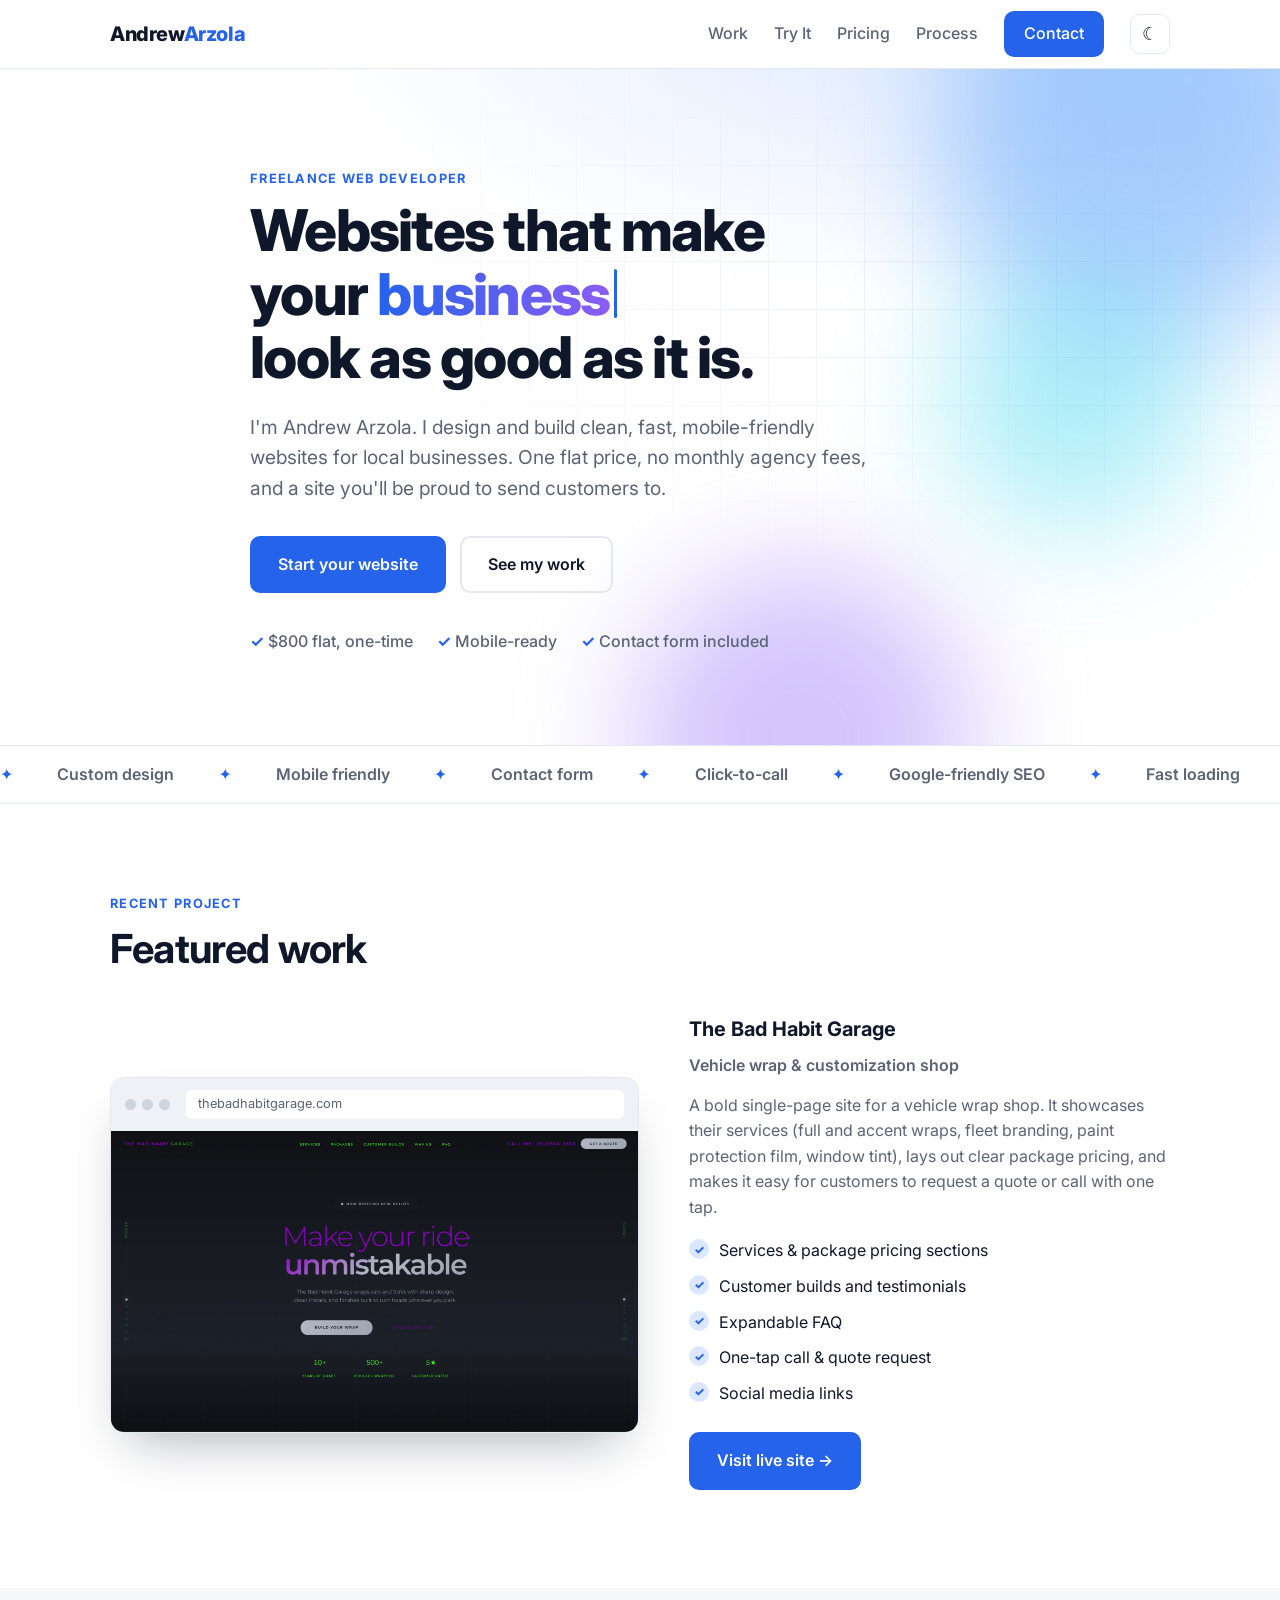
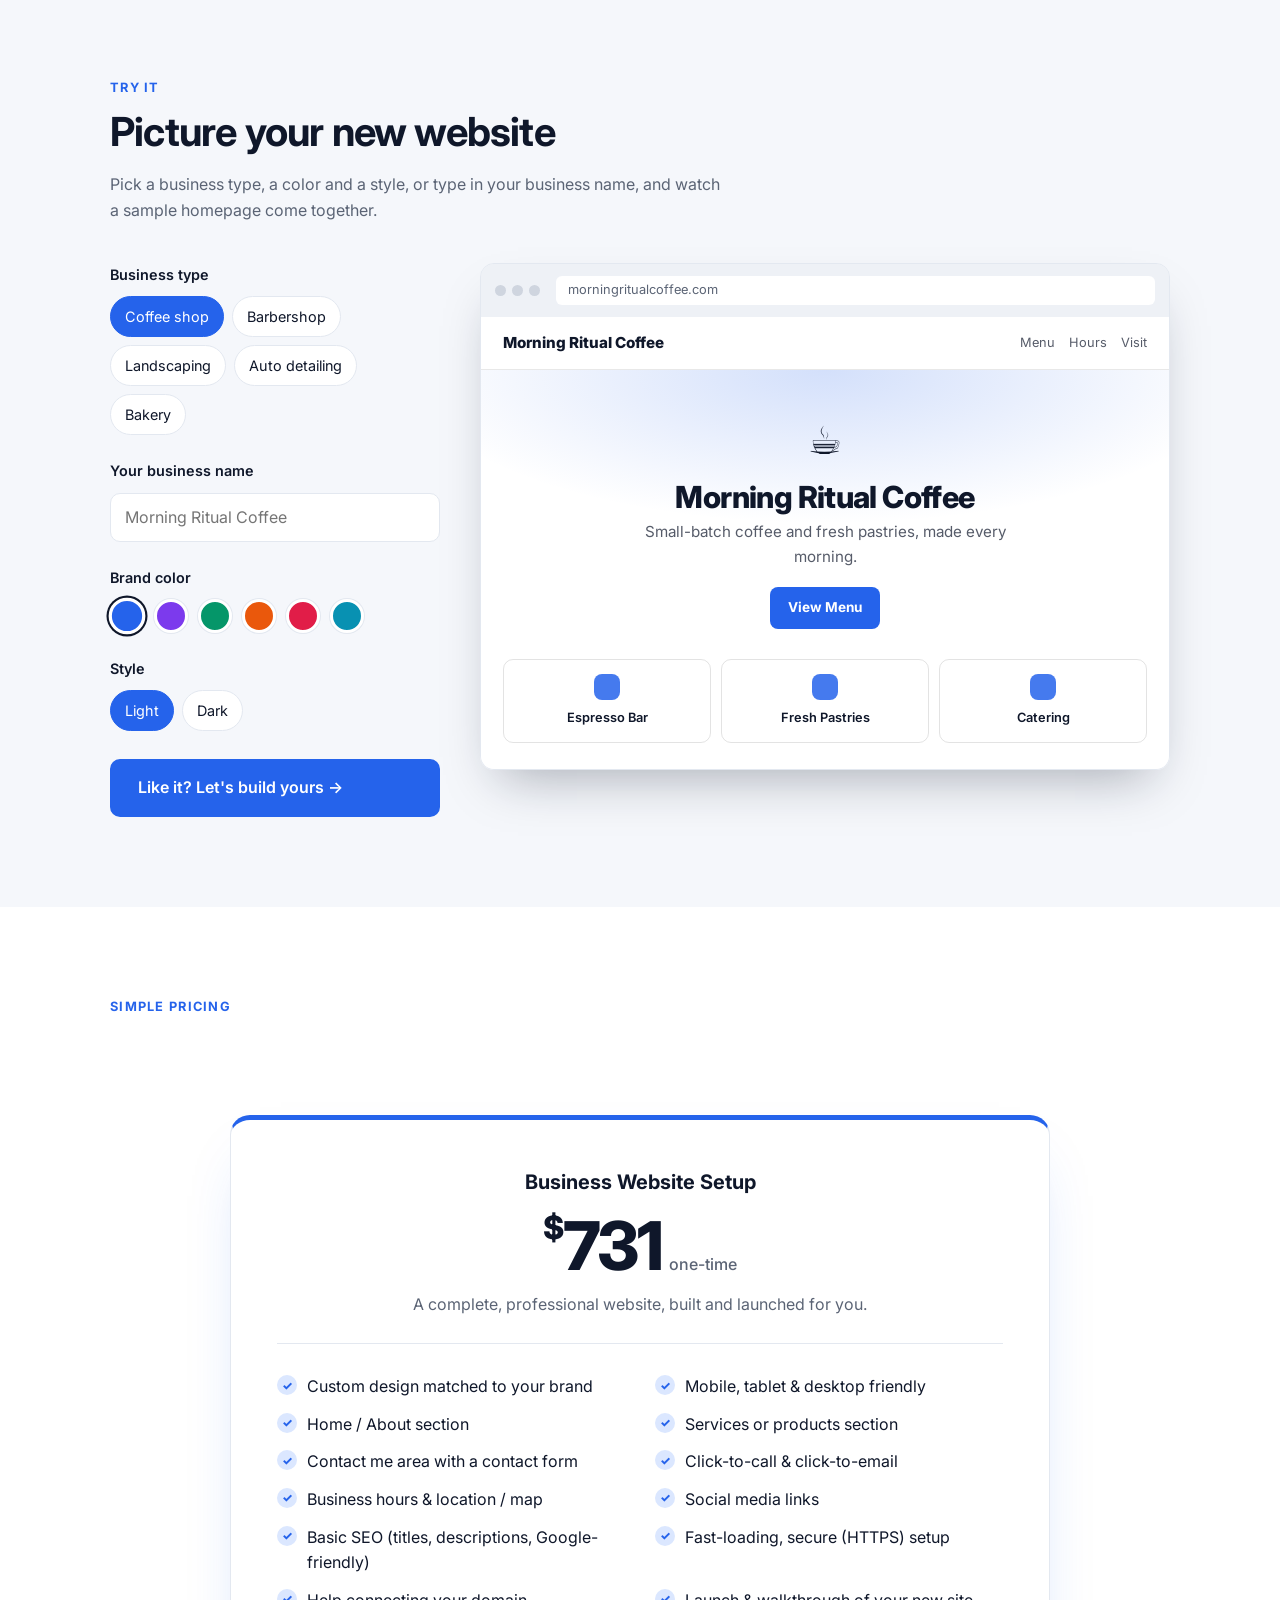
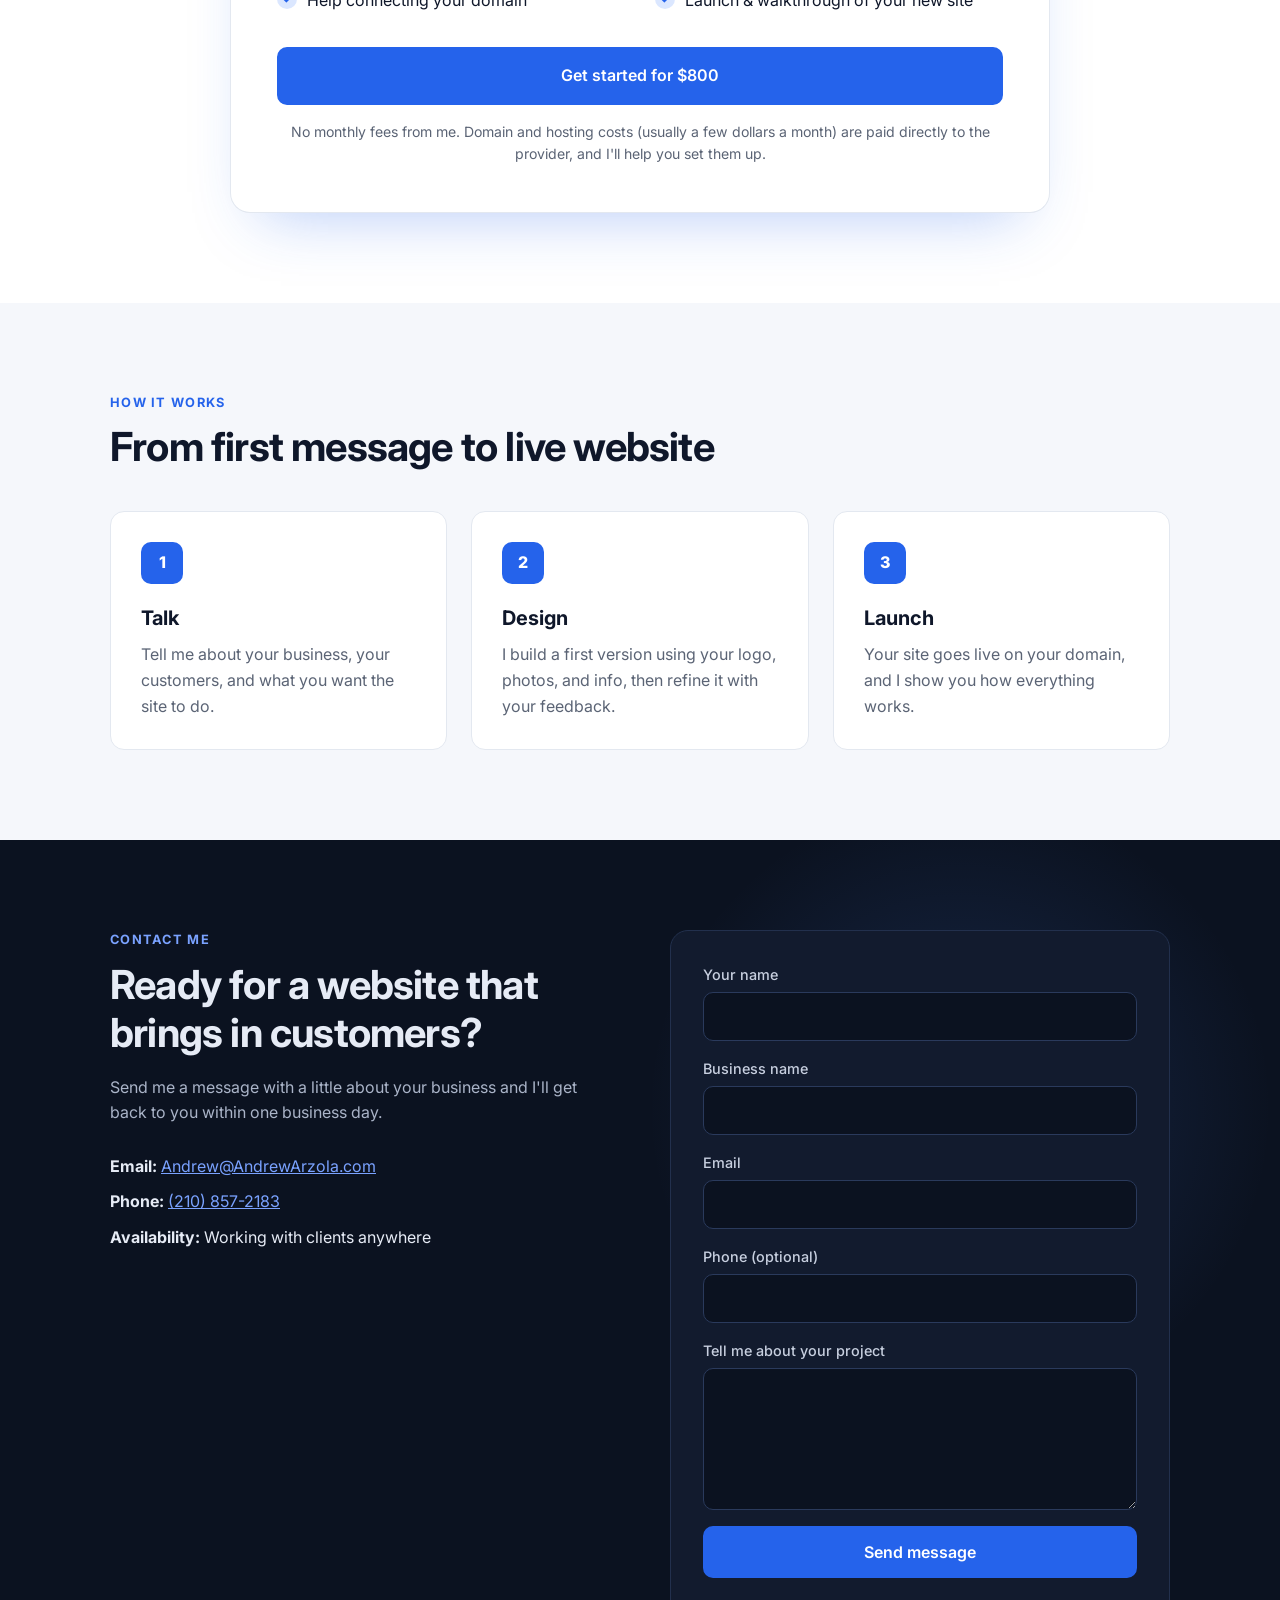
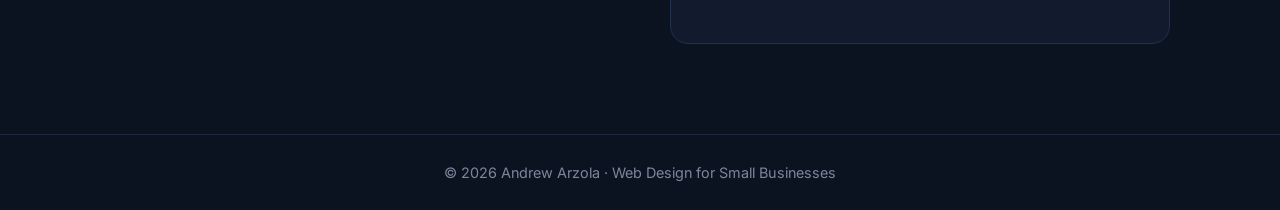
==== commit 1d90e7f9: "changed email" ====
--- a/index.html
+++ b/index.html
@@ -248,7 +248,7 @@
           <h2>Ready for a website that brings in customers?</h2>
           <p>Send me a message with a little about your business and I'll get back to you within one business day.</p>
           <ul class="contact-list">
-            <li><strong>Email:</strong> <a href="mailto:andrew.j.arzola@gmail.com">andrew.j.arzola@gmail.com</a></li>
+            <li><strong>Email:</strong> <a href="mailto:andrew@andrewarzola.com">Andrew@AndrewArzola.com</a></li>
             <li><strong>Phone:</strong> <a href="tel:+12108572183">(210) 857-2183</a></li>
             <li><strong>Availability:</strong> Working with clients anywhere</li>
           </ul>
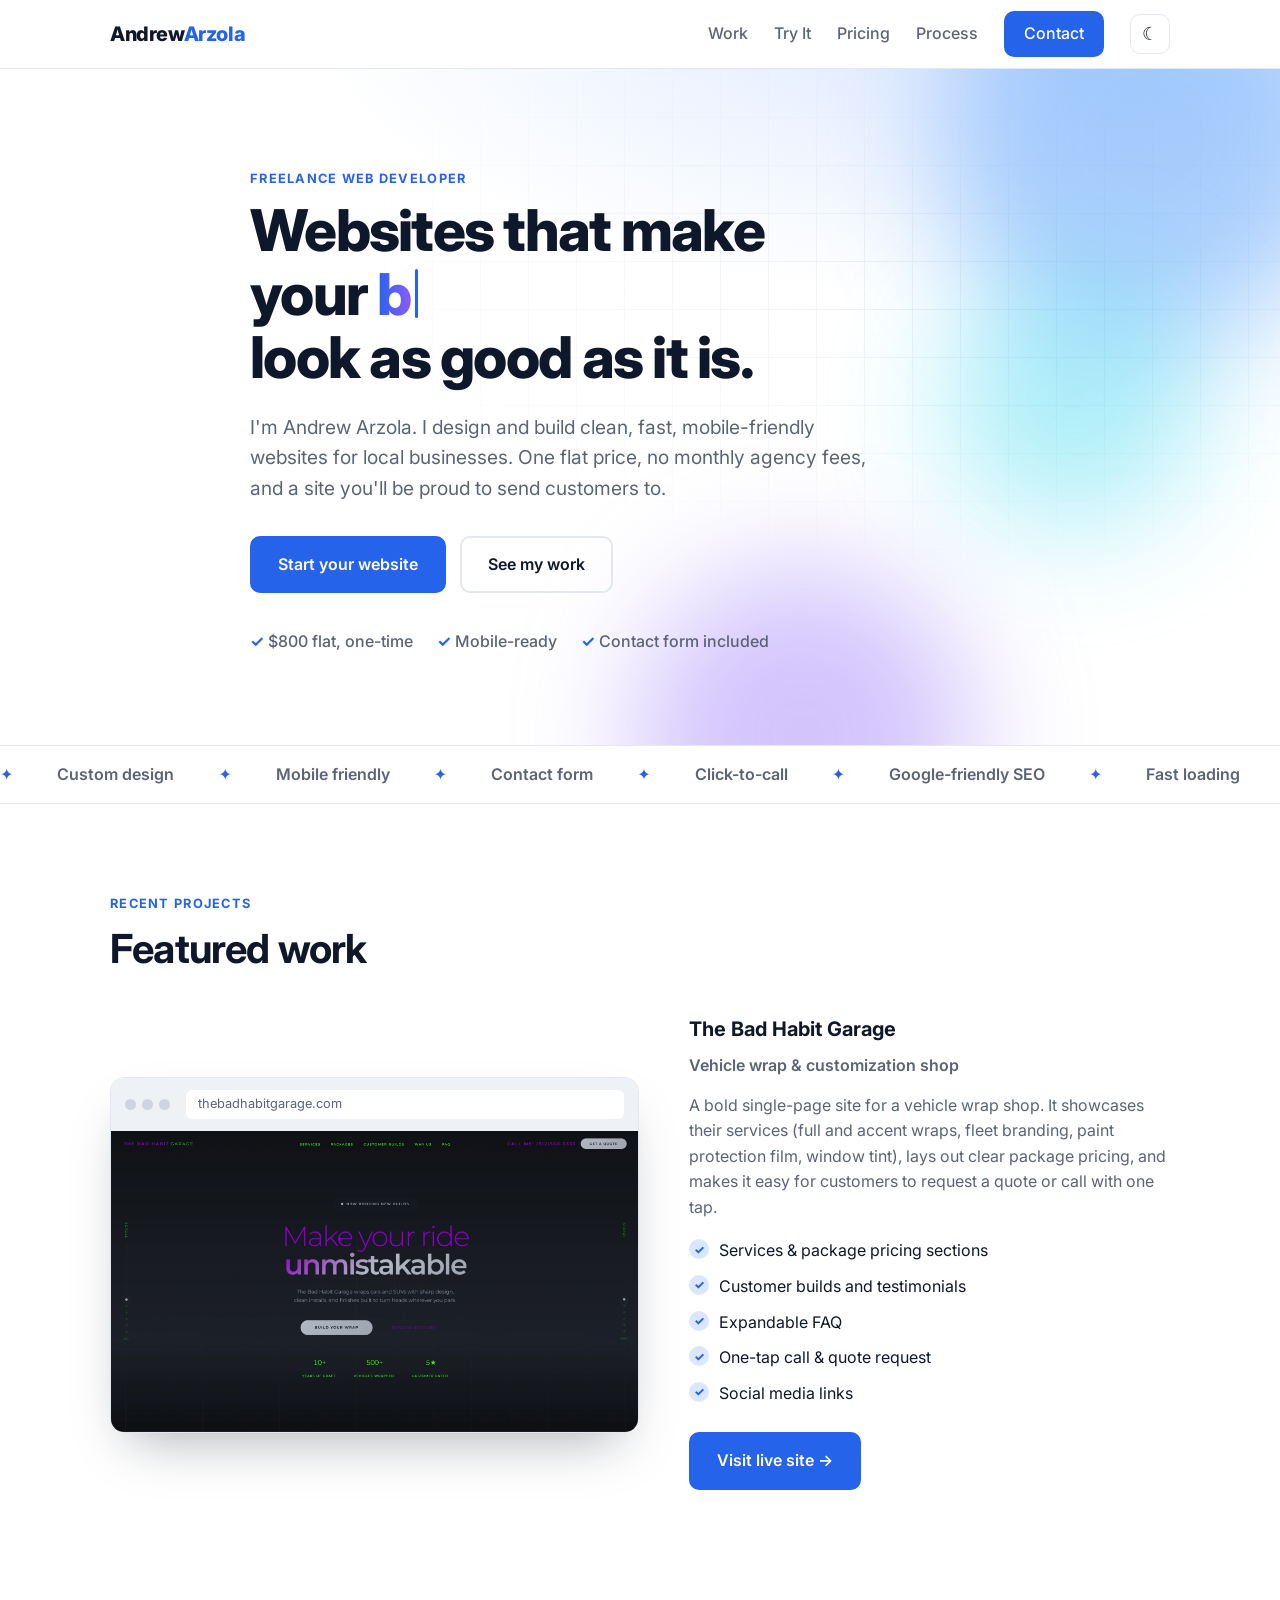
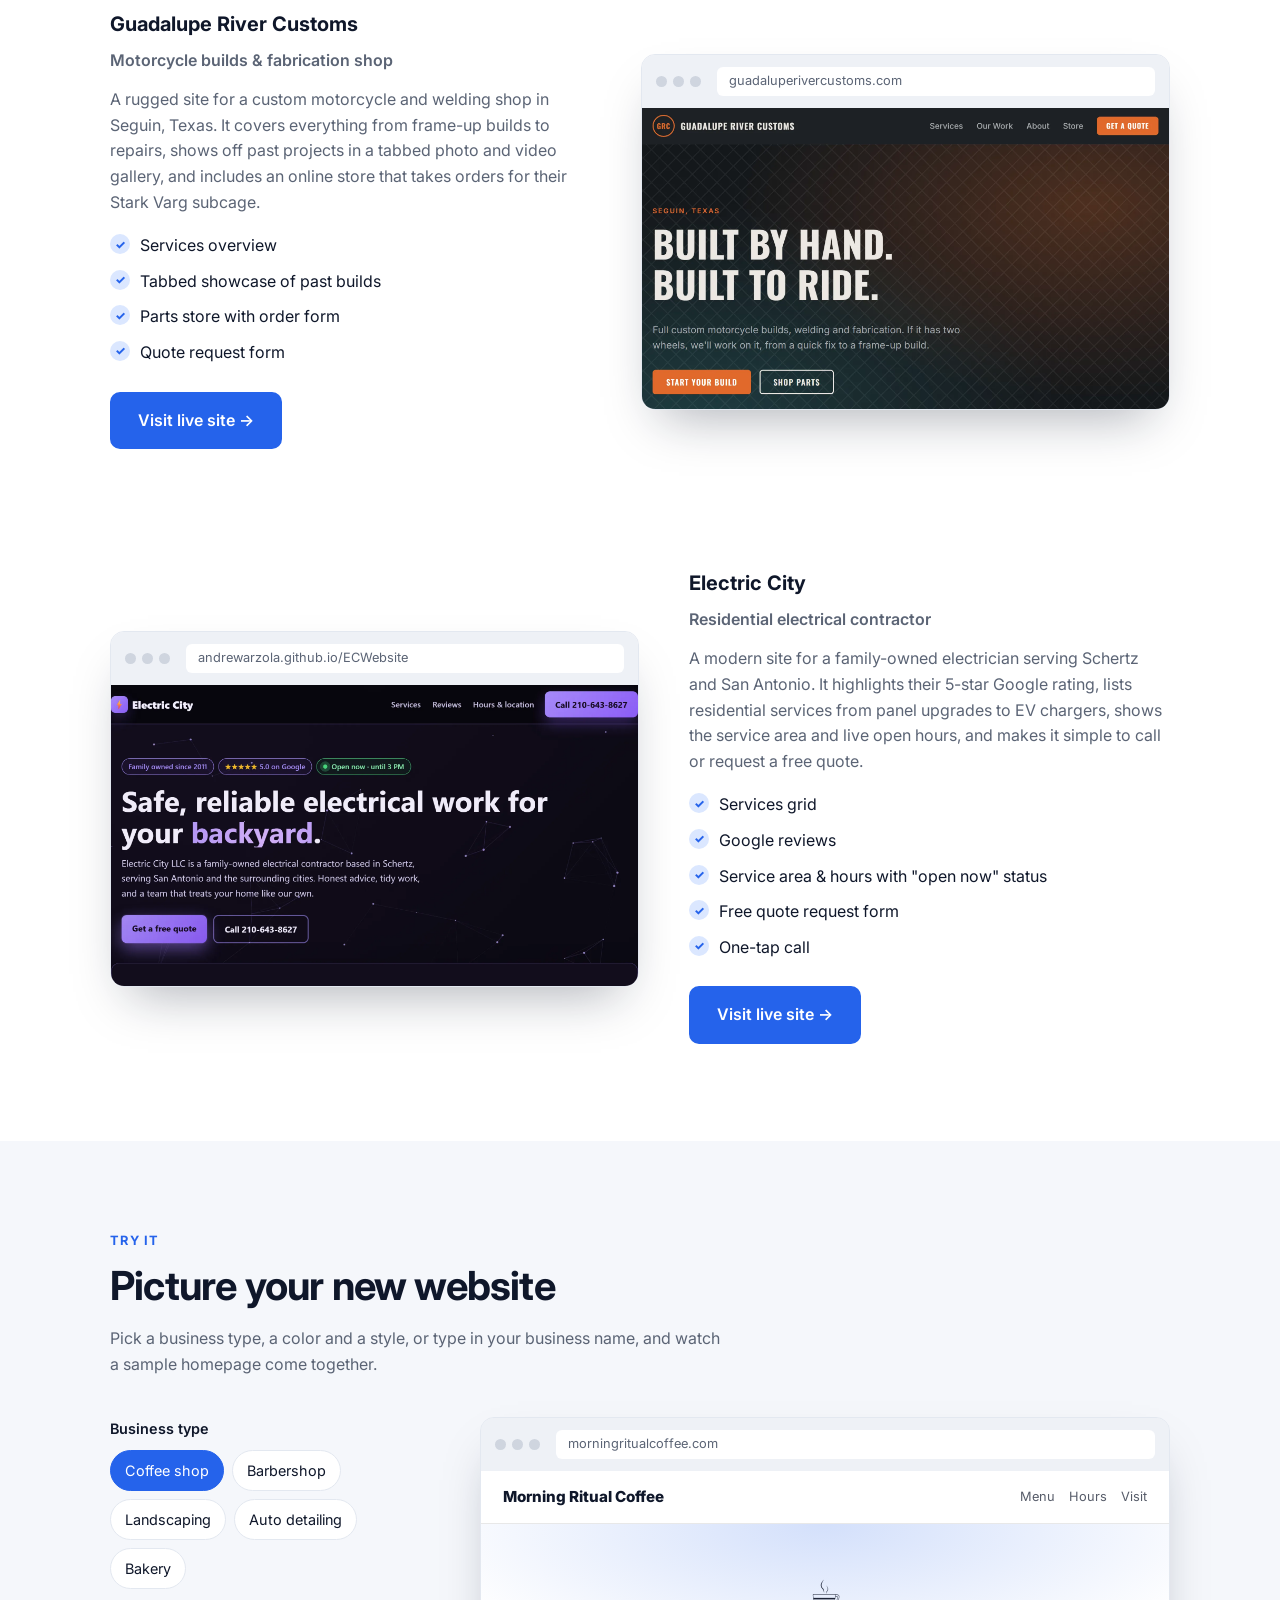
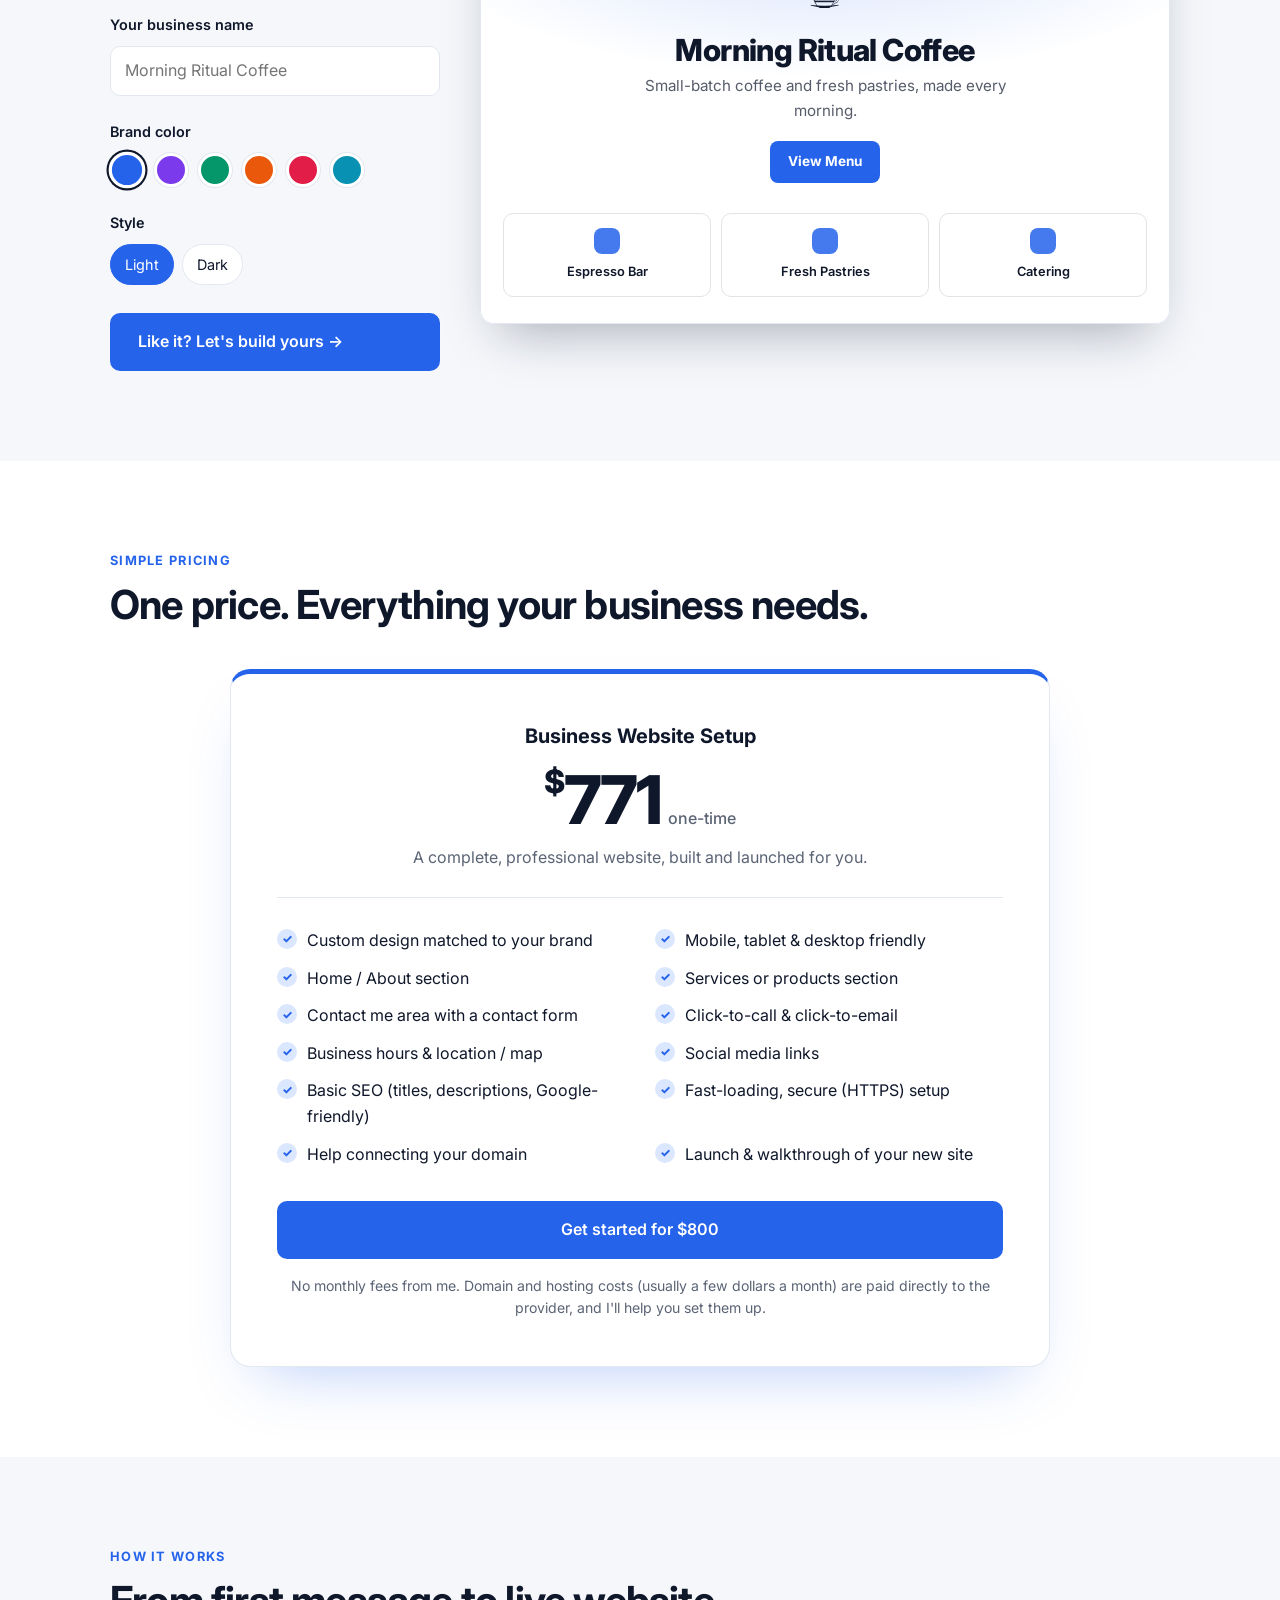
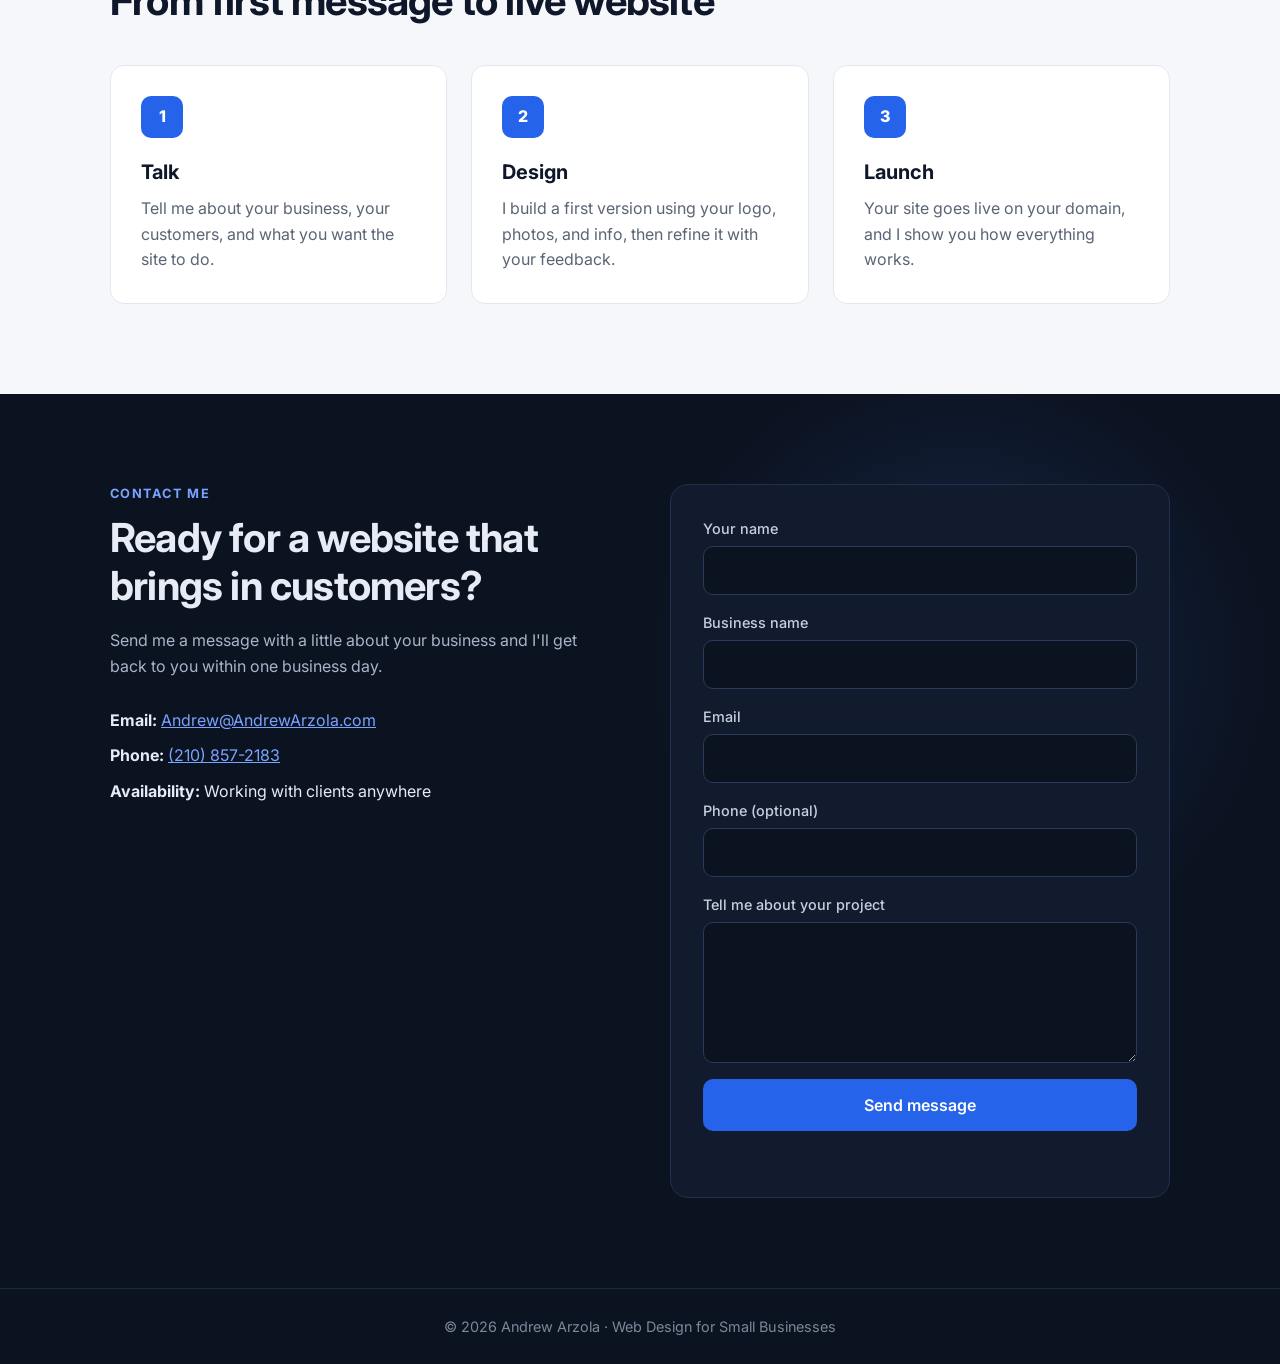
==== commit 372e0dc0: "Add Guadalupe River Customs and Electric City to featured work Co-Authored-By: Claude Opus 5.5 <nore" ====
--- a/index.html
+++ b/index.html
@@ -80,7 +80,7 @@
     <!-- WORK -->
     <section id="work" class="section">
       <div class="container">
-        <p class="eyebrow reveal">Recent Project</p>
+        <p class="eyebrow reveal">Recent Projects</p>
         <h2 class="reveal" style="--d:.05s">Featured work</h2>
 
         <article class="project">
@@ -107,6 +107,59 @@
               <li>Social media links</li>
             </ul>
             <a href="https://thebadhabitgarage.com" target="_blank" rel="noopener" class="btn">Visit live site &rarr;</a>
+          </div>
+        </article>
+
+        <article class="project project-flip">
+          <div class="tilt-wrap reveal">
+          <a class="project-preview" data-tilt href="https://guadaluperivercustoms.com/" target="_blank" rel="noopener">
+            <span class="glare" aria-hidden="true"></span>
+            <div class="browser-bar">
+              <span></span><span></span><span></span>
+              <div class="url">guadaluperivercustoms.com</div>
+            </div>
+            <img class="browser-shot" src="images/guadalupe-river-customs.webp" width="2000" height="1144" loading="lazy"
+                 alt="Homepage of the Guadalupe River Customs website: dark design with burnt-orange accents and the headline 'Built by hand. Built to ride.'">
+          </a>
+          </div>
+          <div class="project-info reveal" style="--d:.15s">
+            <h3>Guadalupe River Customs</h3>
+            <p class="tag">Motorcycle builds &amp; fabrication shop</p>
+            <p>A rugged site for a custom motorcycle and welding shop in Seguin, Texas. It covers everything from frame-up builds to repairs, shows off past projects in a tabbed photo and video gallery, and includes an online store that takes orders for their Stark Varg subcage.</p>
+            <ul class="checks stagger">
+              <li>Services overview</li>
+              <li>Tabbed showcase of past builds</li>
+              <li>Parts store with order form</li>
+              <li>Quote request form</li>
+            </ul>
+            <a href="https://guadaluperivercustoms.com/" target="_blank" rel="noopener" class="btn">Visit live site &rarr;</a>
+          </div>
+        </article>
+
+        <article class="project">
+          <div class="tilt-wrap reveal">
+          <a class="project-preview" data-tilt href="https://andrewarzola.github.io/ECWebsite/" target="_blank" rel="noopener">
+            <span class="glare" aria-hidden="true"></span>
+            <div class="browser-bar">
+              <span></span><span></span><span></span>
+              <div class="url">andrewarzola.github.io/ECWebsite</div>
+            </div>
+            <img class="browser-shot" src="images/electric-city.webp" width="2000" height="1144" loading="lazy"
+                 alt="Homepage of the Electric City website: dark design with purple accents and the headline 'Safe, reliable electrical work for your backyard.'">
+          </a>
+          </div>
+          <div class="project-info reveal" style="--d:.15s">
+            <h3>Electric City</h3>
+            <p class="tag">Residential electrical contractor</p>
+            <p>A modern site for a family-owned electrician serving Schertz and San Antonio. It highlights their 5-star Google rating, lists residential services from panel upgrades to EV chargers, shows the service area and live open hours, and makes it simple to call or request a free quote.</p>
+            <ul class="checks stagger">
+              <li>Services grid</li>
+              <li>Google reviews</li>
+              <li>Service area &amp; hours with "open now" status</li>
+              <li>Free quote request form</li>
+              <li>One-tap call</li>
+            </ul>
+            <a href="https://andrewarzola.github.io/ECWebsite/" target="_blank" rel="noopener" class="btn">Visit live site &rarr;</a>
           </div>
         </article>
       </div>
--- a/styles.css
+++ b/styles.css
@@ -134,6 +134,9 @@
   gap: 50px;
   align-items: center;
 }
+.project + .project { margin-top: 110px; }
+.project-flip { grid-template-columns: 1fr 1.1fr; }
+.project-flip .tilt-wrap { order: 2; }
 .project-preview {
   display: block;
   text-decoration: none;
@@ -234,6 +237,8 @@
 /* Responsive */
 @media (max-width: 860px) {
   .project, .contact-inner { grid-template-columns: 1fr; gap: 36px; }
+  .project-flip .tilt-wrap { order: 0; }
+  .project + .project { margin-top: 80px; }
   .steps { grid-template-columns: 1fr; }
   .two-col { grid-template-columns: 1fr; }
   .price-card { padding: 30px 22px; }
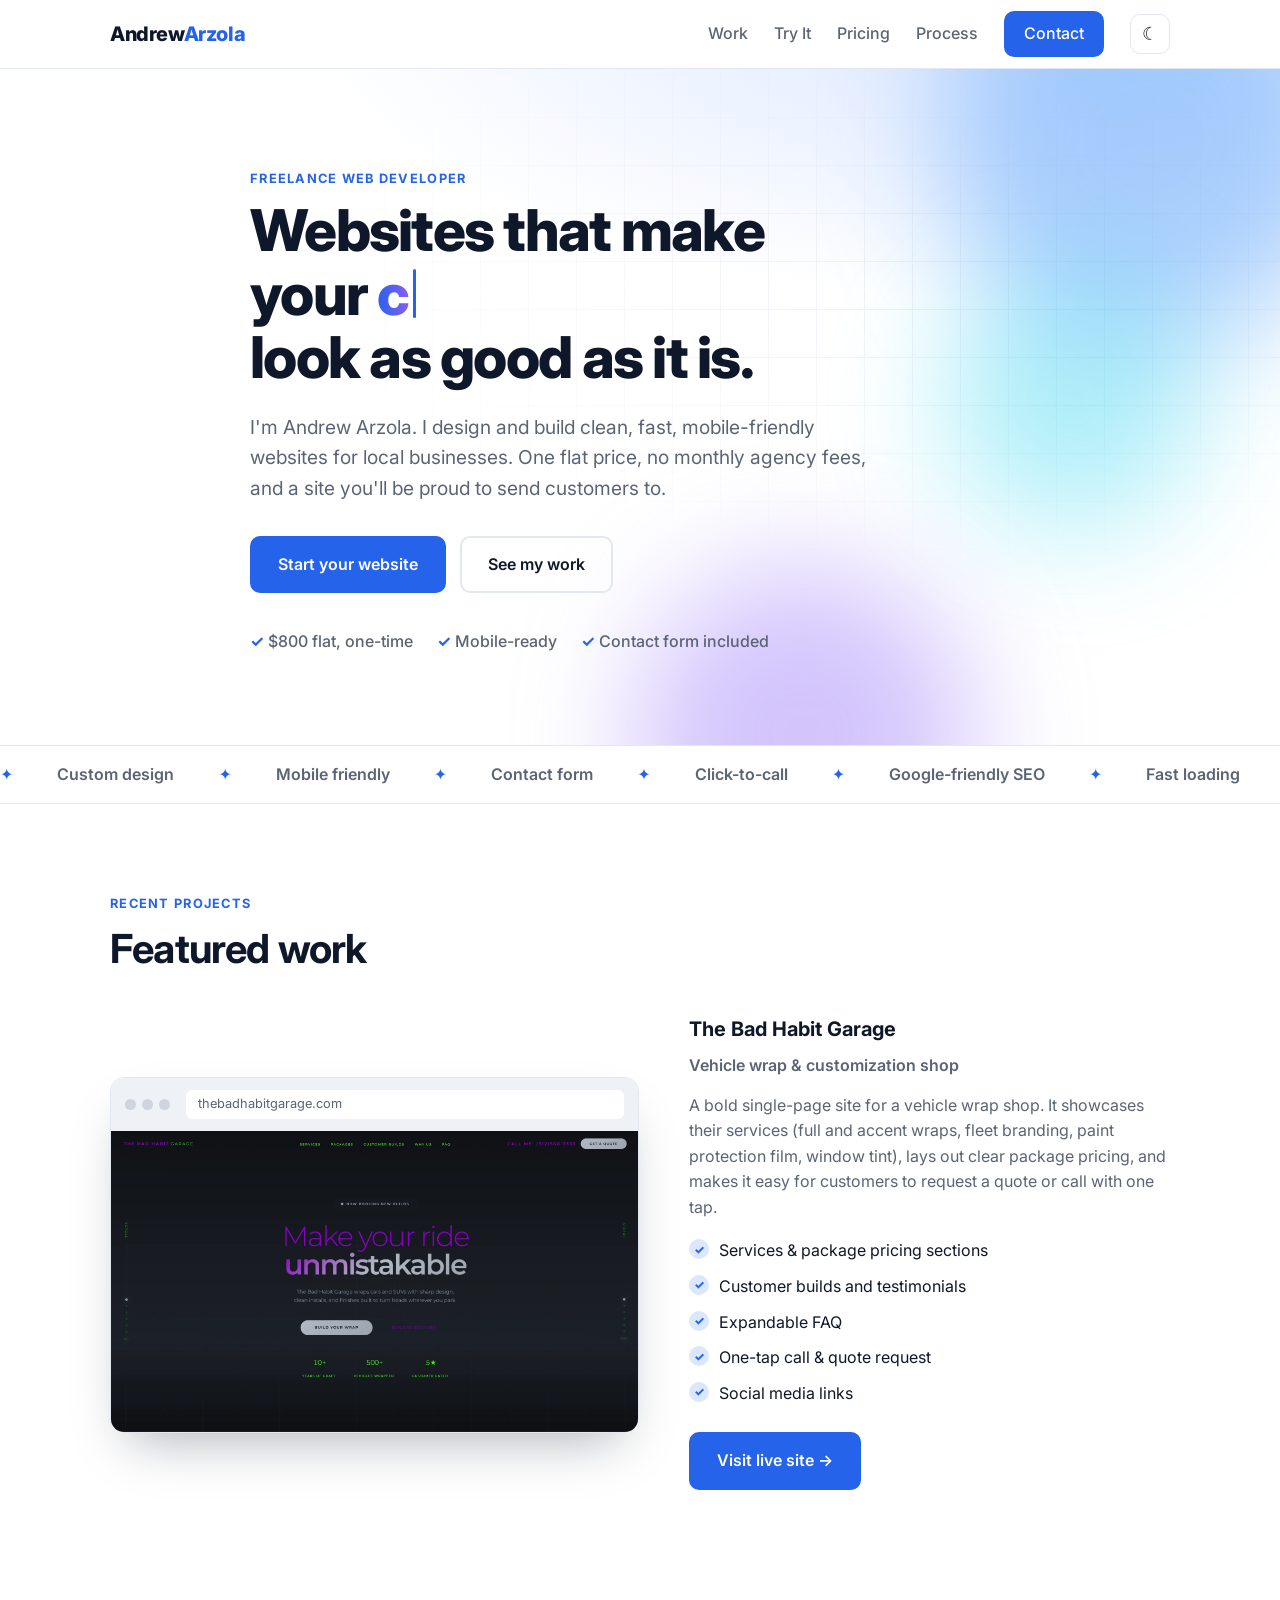
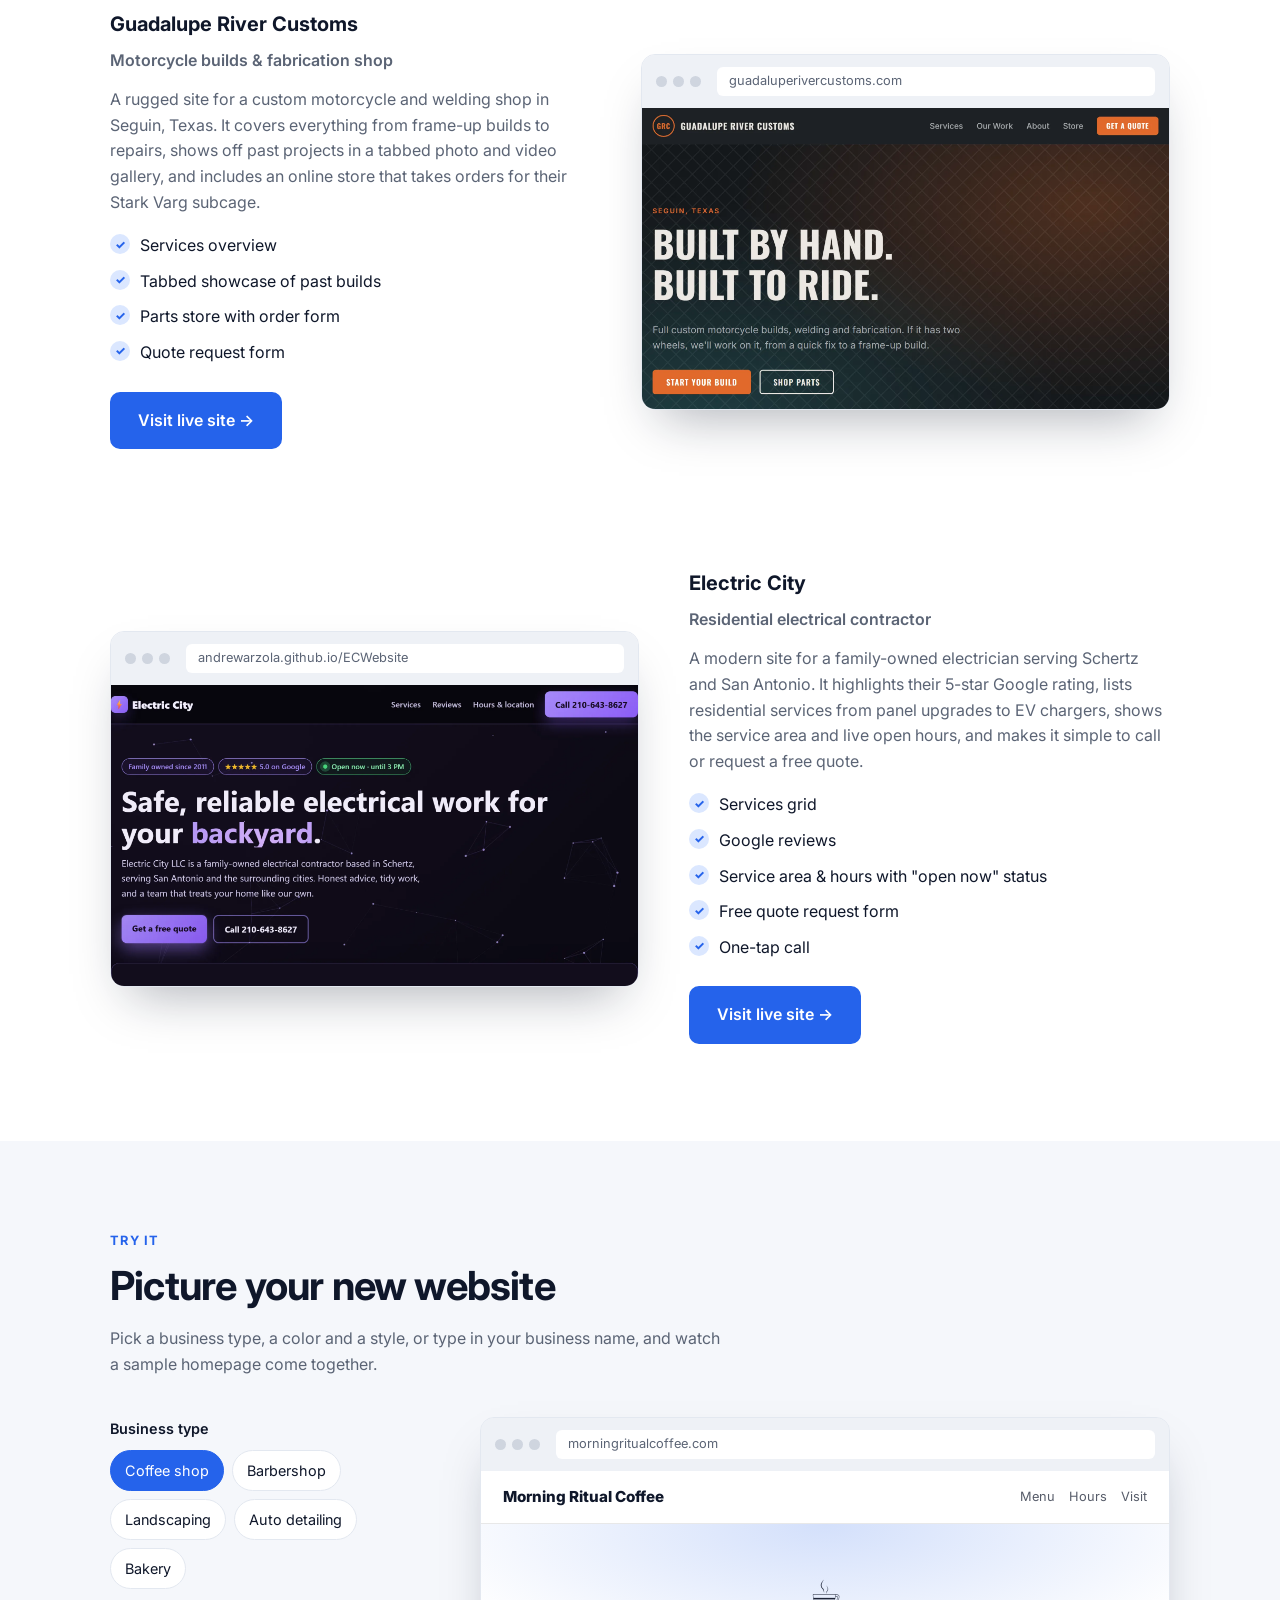
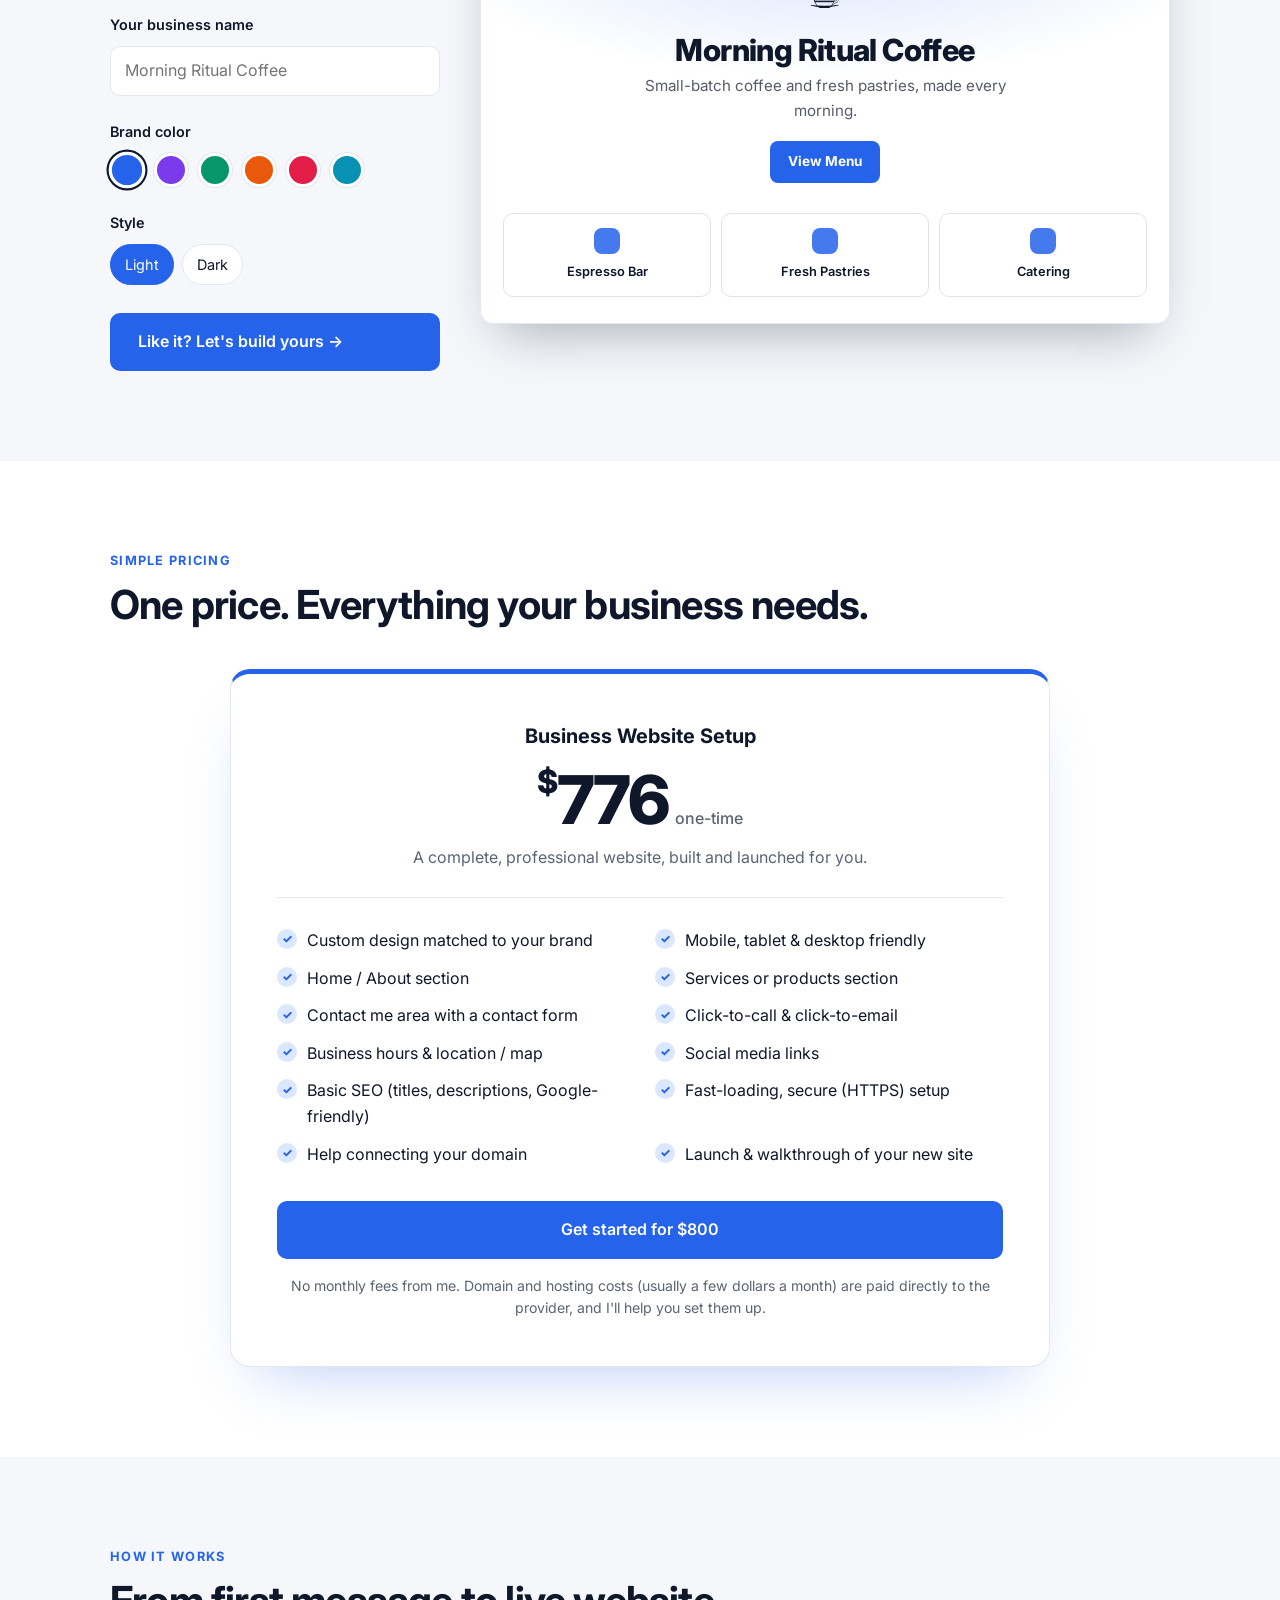
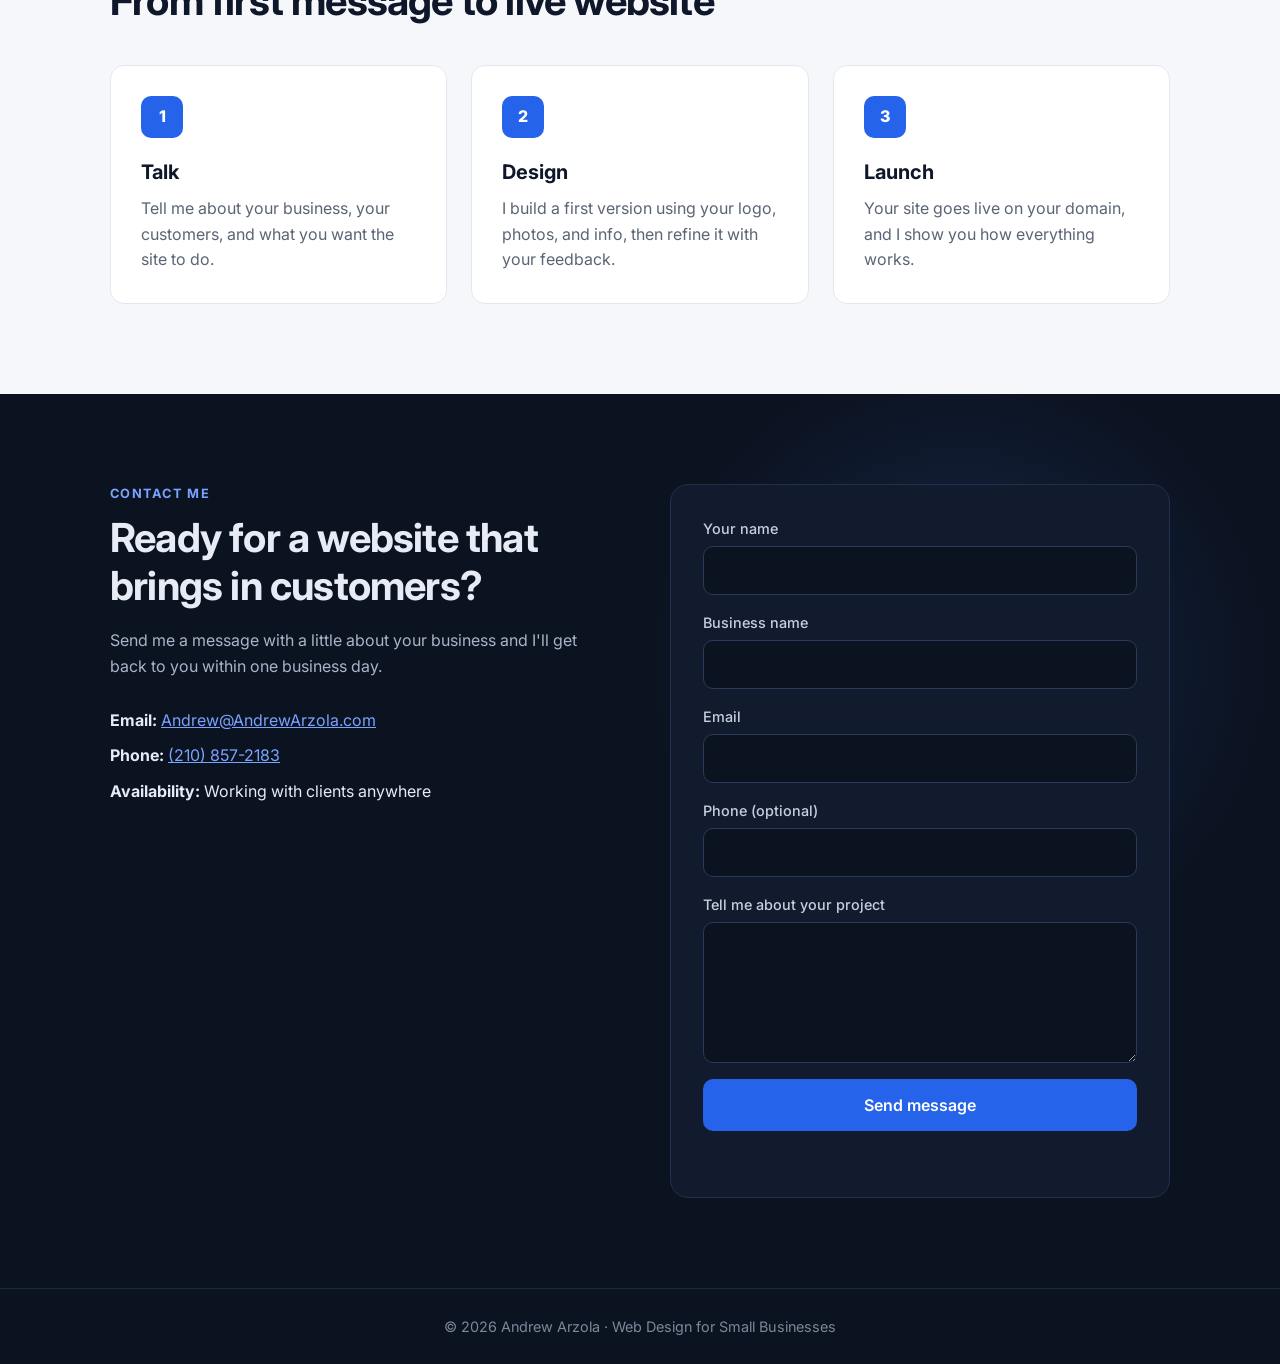
==== commit 2cf163ed: "Add Cloudflare Web Analytics to main page and Milligan page Co-Authored-By: Claude Opus 5.5 <noreply" ====
--- a/index.html
+++ b/index.html
@@ -353,6 +353,6 @@
 
   <button type="button" class="to-top" id="to-top" aria-label="Back to top">&uarr;</button>
 
-
+  <!-- Cloudflare Web Analytics --><script type='module' src='https://static.cloudflareinsights.com/beacon.min.js' data-cf-beacon='{"token": "f3108f7e45c240248c497cec4c46a588"}'></script><!-- End Cloudflare Web Analytics -->
 </body>
 </html>
